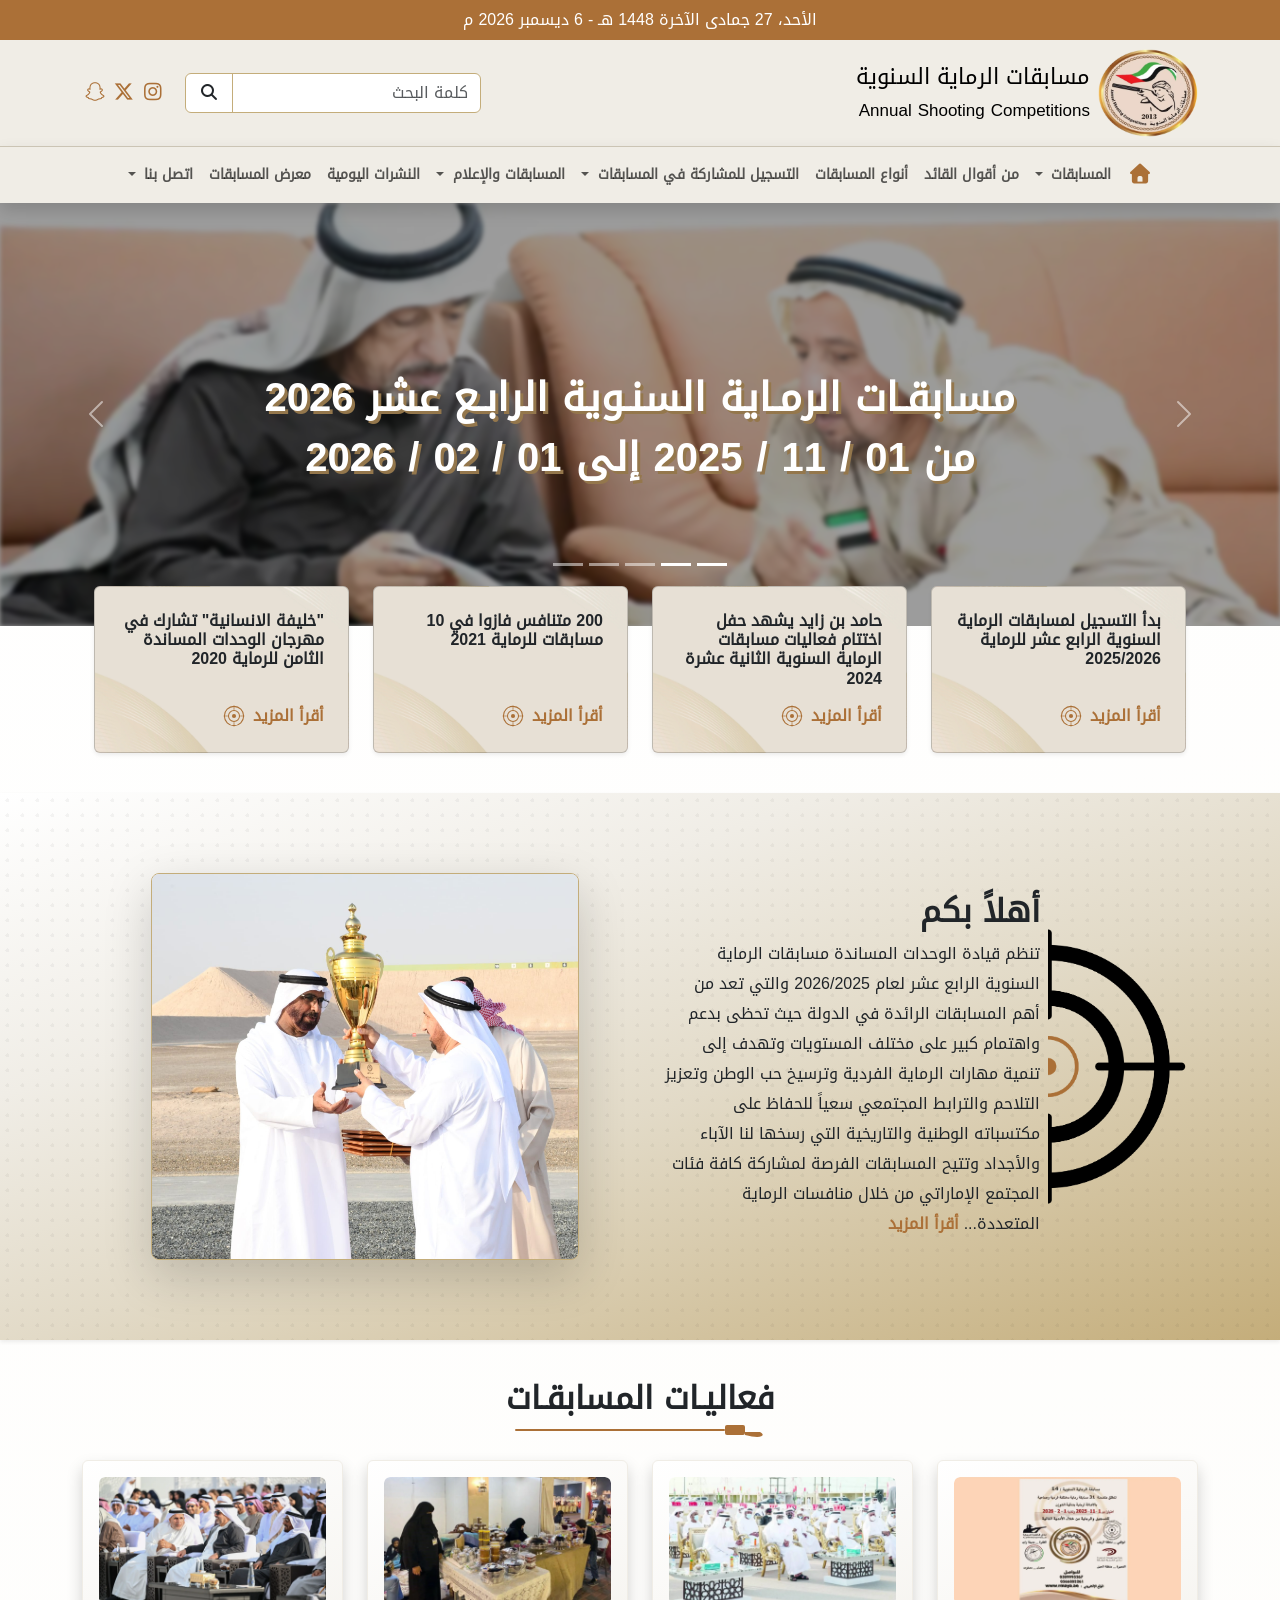
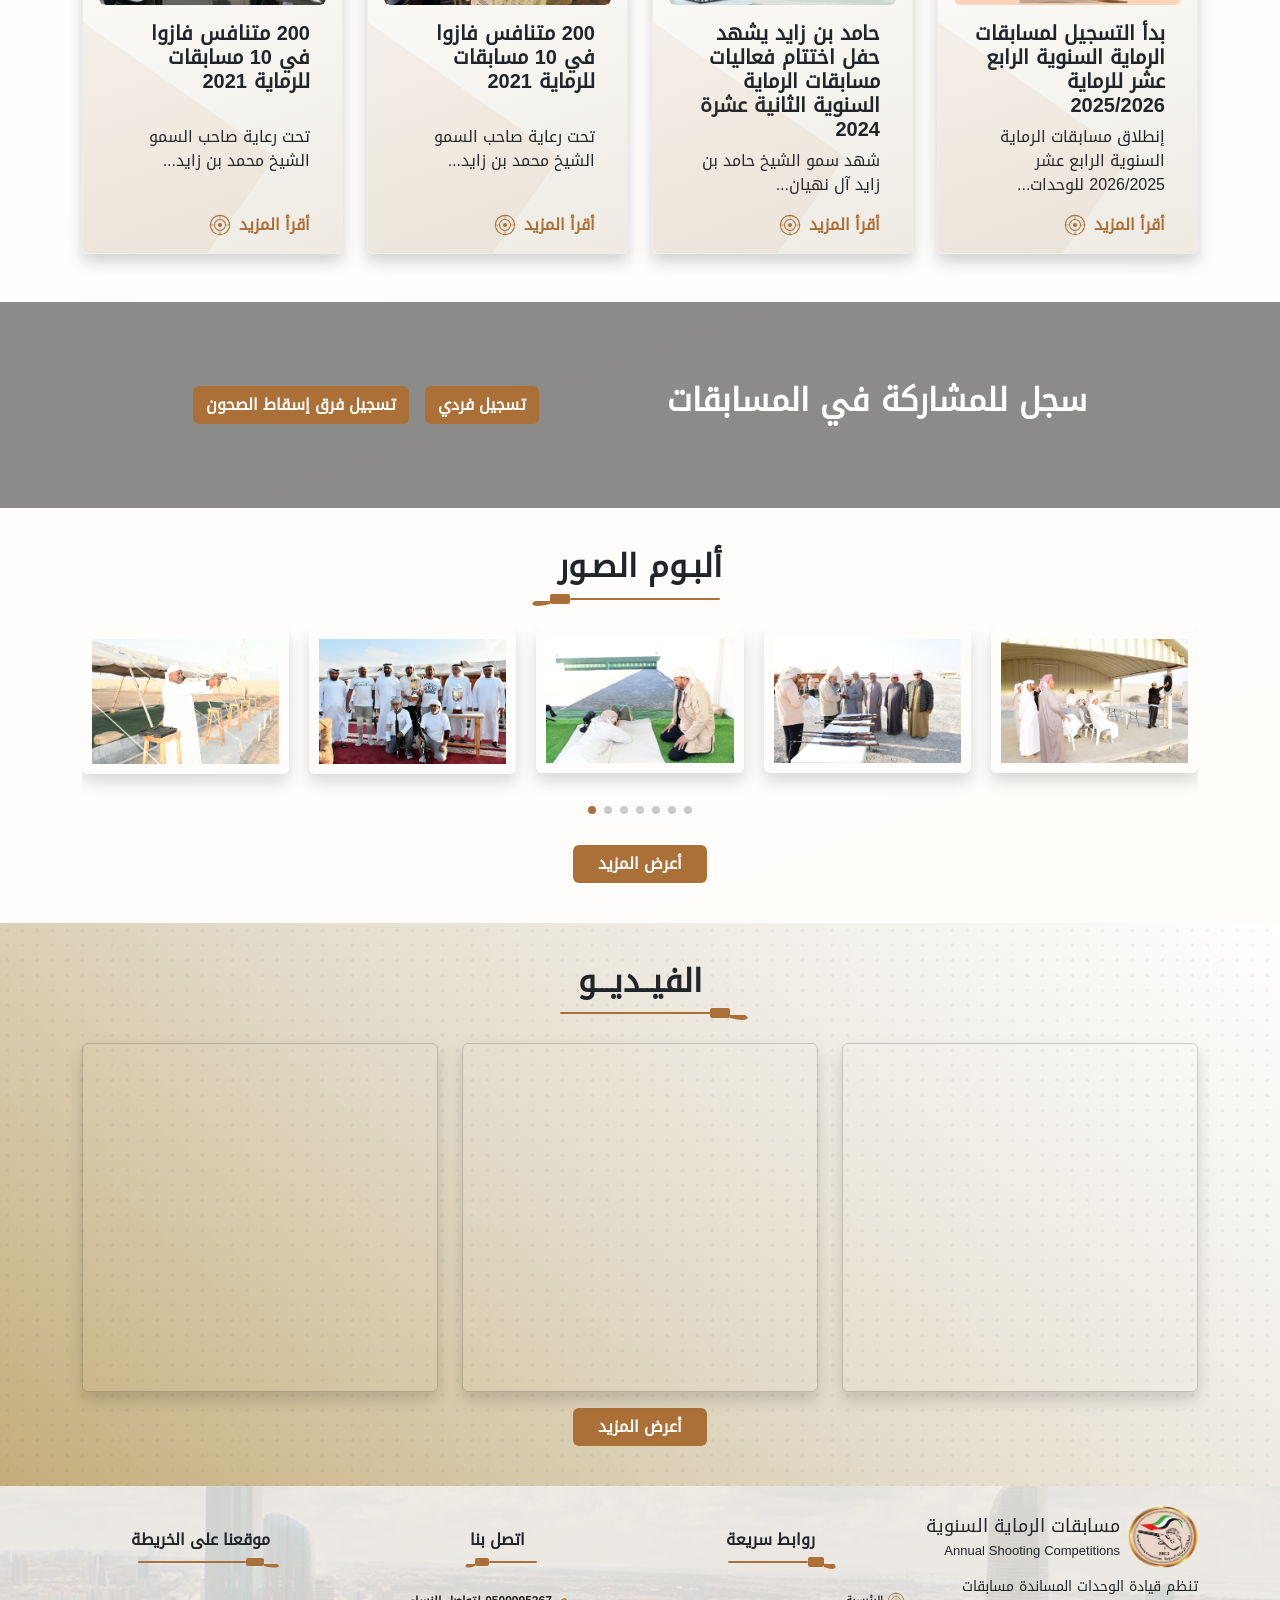
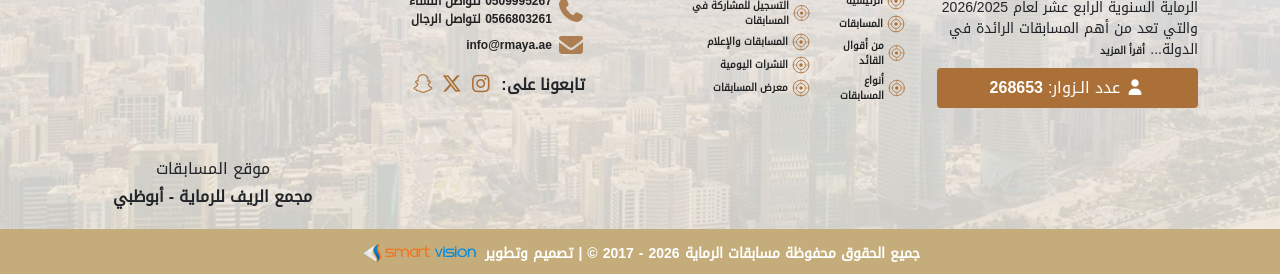
==== index.html @ fb3f3bdc "Upload Main Files" ====
<!DOCTYPE html>
<html lang="ar" dir="rtl">
    <head>
        <meta charset="UTF-8">
        <meta name="viewport" content="width=device-width, initial-scale=1.0">
        <title>مسابقات الرماية السنوية</title>
        <link rel="icon" href="imgs/logo.webp"/>
        <link rel="stylesheet" href="css/bootstrap.rtl.css"/>
        <link rel="stylesheet" href="css/bootstrap.rtl.min.css"/>
        <link rel="stylesheet" href="css/css/all.min.css"/>
        <link rel="stylesheet" href="css/css/all.css"/>
        <link rel="stylesheet" href="css/swiper-bundle.css"/>
        <link rel="stylesheet" href="css/main.css"/>
    </head>
    <body>

        <nav class="navbar navbar-expand-md d-none d-md-block sub-menu position-relative">
            <div class="container text-center">
                <p id="date" class="text-white mb-0 mx-auto"></p>
            </div>
        </nav>


        <nav class="navbar navbar-expand-lg p-0 middle-menu position-relative">
            <div class="container position-relative py-1">
                <a class="navbar-brand d-flex align-items-center" href="home.html">
                    <img src="imgs/logo.webp" alt="شعار مسابقات الرماية السنوية" class="logo"/>
                    <p class="mb-0 ps-2">
                        <span class="d-block">مسابقات الرماية السنوية</span>
                        <span>Annual Shooting Competitions</span>
                    </p>
                </a>
                <div class="middle-menu-side flex-row align-items-center d-none d-lg-flex">
                    <div id="navbarSupportedContent">
                        <form class="d-flex search-form rounded-2" role="search">
                            <input class="form-control bg-transparent rounded-0 border-0" type="search" placeholder="كلمة البحث" aria-label="Search"/>
                            <button class="btn" type="submit"><i class="fa-solid fa-magnifying-glass"></i></button>
                        </form>
                    </div>
                    <ul class="navbar-nav social-icons flex-row gap-1">
                        <li><a href="https://www.instagram.com" target="_blank">
                            <i class="fa-brands fa-instagram fa-lg"></i>
                        </a></li>
                        <li><a href="https://www.x.com" target="_blank">
                            <i class="fa-brands fa-x-twitter fa-lg"></i>
                        </a></li>
                        <li><a href="https://www.snapchat.com" target="_blank">
                            <i class="fa-brands fa-snapchat fa-lg"></i>
                        </a></li>
                    </ul>
                </div>
            </div>
        </nav>

        
        <nav class="navbar navbar-expand-lg main-menu position-relative">
            <div class="container position-relative">
                <button class="navbar-toggler" type="button" data-bs-toggle="collapse" data-bs-target="#navbarNavDropdown" aria-controls="navbarNavDropdown" aria-expanded="false" aria-label="Toggle navigation">
                    <i class="fa-solid fa-bars-staggered navbar-fa-icon"></i>
                </button>
                <div class="collapse navbar-collapse" id="navbarNavDropdown">
                    <ul class="navbar-nav mx-auto align-items-center">
                        <li class="nav-item">
                            <a class="nav-link active d-none d-lg-block" aria-current="page" href="index.html"><i class="fa-solid fa-house fa-lg"></i></a>
                            <a class="nav-link menu-links active d-lg-none" href="index.html" >
                                الرئيسية
                            </a>
                        </li>
                        <li class="nav-item dropdown position-relative">
                            <a class="nav-link menu-links dropdown-toggle" href="#" >
                                المسابقات
                            </a>
                            <ul class="dropDown-menu border-0 position-absolute p-3 rounded-2 d-none ">
                                <li class="mb-2"><a class="dropdown-item menu-links" href="#">
                                    <i class="fa-solid fa-angle-left"></i>
                                    تاريخ المسابقات</a></li>
                                <li><a class="dropdown-item menu-links" href="#">
                                    <i class="fa-solid fa-angle-left"></i>تعريف المسابقات</a></li>
                            </ul>
                        </li>
                        <li class="nav-item">
                            <a class="nav-link menu-links" href="#">من أقوال القائد</a>
                        </li>
                        <li class="nav-item">
                            <a class="nav-link menu-links" href="#">أنواع المسابقات</a>
                        </li>
                        <li class="nav-item dropdown position-relative">
                            <a class="nav-link menu-links dropdown-toggle" href="#" >
                                التسجيل للمشاركة في المسابقات
                            </a>
                            <ul class="dropDown-menu border-0 position-absolute p-3 rounded-2 d-none ">
                                <li class="mb-2"><a class="dropdown-item menu-links" href="#">
                                    <i class="fa-solid fa-angle-left"></i>شروط التسجيل</a></li>
                                <li class="mb-2"><a class="dropdown-item menu-links" href="#">
                                    <i class="fa-solid fa-angle-left"></i>تسجيل فردي</a></li>
                                <li><a class="dropdown-item menu-links" href="#">
                                    <i class="fa-solid fa-angle-left"></i>تسجيل فرق إسقاط الصحون</a></li>
                            </ul>
                        </li>
                        <li class="nav-item dropdown position-relative">
                            <a class="nav-link menu-links dropdown-toggle" href="#" >
                                المسابقات والإعلام
                            </a>
                            <ul class="dropDown-menu border-0 position-absolute p-3 rounded-2 d-none ">
                                <li class="mb-2"><a class="dropdown-item menu-links" href="#">
                                    <i class="fa-solid fa-angle-left"></i>معرض الصور</a></li>
                                <li class="mb-2"><a class="dropdown-item menu-links" href="#">
                                    <i class="fa-solid fa-angle-left"></i>معرض الفيديو</a></li>
                                <li><a class="dropdown-item menu-links" href="#">
                                    <i class="fa-solid fa-angle-left"></i>أخبارنا</a></li>
                            </ul>
                        </li>
                        <li class="nav-item">
                            <a class="nav-link menu-links" href="#">النشرات اليومية</a>
                        </li>
                        <li class="nav-item">
                            <a class="nav-link menu-links" href="#">معرض المسابقات</a>
                        </li>
                        <li class="nav-item dropdown position-relative">
                            <a class="nav-link menu-links dropdown-toggle" href="#" >
                                اتصل بنا
                            </a>
                            <ul class="dropDown-menu border-0 position-absolute p-3 rounded-2 d-none ">
                                <li class="mb-2"><a class="dropdown-item menu-links text-white" href="#">
                                    <i class="fa-solid fa-angle-left"></i>معلومات الاتصال</a></li>
                                <li><a class="dropdown-item menu-links text-white" href="#">
                                    <i class="fa-solid fa-angle-left"></i>خريطة الموقع</a></li>
                            </ul>
                        </li>
                    </ul>
                </div>
            </div>
        </nav>


        <section class="hero-section position-relative">
            <div class="content position-absolute text-center w-100 h-100">
                <div class="h-100 text-white fw-bold position-relative">
                    <span>مسابقـات الرمـاية السنـوية الرابـع عشر 2026</span><br/>
                    <span>من 01 / 11 / 2025 إلى 01 / 02 / 2026</span>
                </div>
            </div>
            <div class="hero-carousel-cont position-relative w-100">
                <div id="carouselExampleIndicators" class="carousel slide carousel-fade" data-bs-ride="carousel" data-bs-interval="2000">
                    <div class="carousel-indicators">
                        <button type="button" data-bs-target="#carouselExampleIndicators" data-bs-slide-to="0" class="active" aria-current="true" aria-label="Slide 1"></button>
                        <button type="button" data-bs-target="#carouselExampleIndicators" data-bs-slide-to="1" aria-label="Slide 2"></button>
                        <button type="button" data-bs-target="#carouselExampleIndicators" data-bs-slide-to="2" aria-label="Slide 3"></button>
                        <button type="button" data-bs-target="#carouselExampleIndicators" data-bs-slide-to="3" aria-label="Slide 4"></button>
                        <button type="button" data-bs-target="#carouselExampleIndicators" data-bs-slide-to="4" aria-label="Slide 5"></button>
                    </div>
                    <div class="hero-carousel carousel-inner position-relative">
                        <div class="carousel-item active">
                            <img src="imgs/hero-slider (1).jpg" class="d-block w-100" alt="Hero Section Image">
                        </div>
                        <div class="carousel-item">
                            <img src="imgs/hero-slider (2).jpg" class="d-block w-100" alt="Hero Section Image">
                        </div>
                        <div class="carousel-item">
                            <img src="imgs/hero-slider (3).jpg" class="d-block w-100" alt="Hero Section Image">
                        </div>
                        <div class="carousel-item">
                            <img src="imgs/hero-slider (4).jpg" class="d-block w-100" alt="Hero Section Image">
                        </div>
                        <div class="carousel-item">
                            <img src="imgs/hero-slider (5).jpg" class="d-block w-100" alt="Hero Section Image">
                        </div>
                    </div>
                    <button class="carousel-control-prev" type="button" data-bs-target="#carouselExampleIndicators" data-bs-slide="prev">
                        <span class="carousel-control-prev-icon" aria-hidden="true"></span>
                        <span class="visually-hidden">Previous</span>
                    </button>
                    <button class="carousel-control-next" type="button" data-bs-target="#carouselExampleIndicators" data-bs-slide="next">
                        <span class="carousel-control-next-icon" aria-hidden="true"></span>
                        <span class="visually-hidden">Next</span>
                    </button>
                </div>
                <div class="hero-cards-section">
                    <div class="container">
                        <div class="row mx-auto position-relative">
                            <div class="col-12 col-md-6 col-lg-3">
                                <div class="card p-2 shadow-sm">
                                    <div class="card-body text-start d-flex flex-column justify-content-between">
                                        <h5 class="fw-bold mb-3">بدأ التسجيل لمسابقات الرماية السنوية الرابع عشر للرماية 2025/2026</h5>
                                        <div class="secondary-btn d-flex align-items-center">
                                            <a href="#" class="main-links card-link fw-bold">أقرأ المزيد</a>
                                            <svg width="22" height="22" viewBox="0 0 64 64" xmlns="http://www.w3.org/2000/svg" class="target-icon ms-2">
                                                <circle cx="32" cy="32" r="28" stroke="currentColor" stroke-width="3" fill="none"/>
                                                <circle cx="32" cy="32" r="16" stroke="currentColor" stroke-width="3" fill="none"/>
                                                <circle cx="32" cy="32" r="6" fill="currentColor"/>
                                                <line x1="32" y1="2" x2="32" y2="14" stroke="currentColor" stroke-width="2"/>
                                                <line x1="32" y1="50" x2="32" y2="62" stroke="currentColor" stroke-width="2"/>
                                                <line x1="2" y1="32" x2="14" y2="32" stroke="currentColor" stroke-width="2"/>
                                                <line x1="50" y1="32" x2="62" y2="32" stroke="currentColor" stroke-width="2"/>
                                            </svg>
                                        </div>
                                    </div>
                                </div>
                            </div>
                            <div class="col-12 col-md-6 col-lg-3">
                                <div class="card p-2 shadow-sm">
                                    <div class="card-body text-start d-flex flex-column justify-content-between">
                                        <h5 class="fw-bold mb-3">حامد بن زايد يشهد حفل اختتام فعاليات مسابقات الرماية السنوية الثانية عشرة 2024</h5>
                                        <div class="secondary-btn d-flex align-items-center">
                                            <a href="#" class="main-links card-link fw-bold">أقرأ المزيد</a>
                                            <svg width="22" height="22" viewBox="0 0 64 64" xmlns="http://www.w3.org/2000/svg" class="target-icon ms-2">
                                                <circle cx="32" cy="32" r="28" stroke="currentColor" stroke-width="3" fill="none"/>
                                                <circle cx="32" cy="32" r="16" stroke="currentColor" stroke-width="3" fill="none"/>
                                                <circle cx="32" cy="32" r="6" fill="currentColor"/>
                                                <line x1="32" y1="2" x2="32" y2="14" stroke="currentColor" stroke-width="2"/>
                                                <line x1="32" y1="50" x2="32" y2="62" stroke="currentColor" stroke-width="2"/>
                                                <line x1="2" y1="32" x2="14" y2="32" stroke="currentColor" stroke-width="2"/>
                                                <line x1="50" y1="32" x2="62" y2="32" stroke="currentColor" stroke-width="2"/>
                                            </svg>
                                        </div>
                                    </div>
                                </div>
                            </div>
                            <div class="col-12 col-md-6 col-lg-3">
                                <div class="card p-2 shadow-sm">
                                    <div class="card-body text-start d-flex flex-column justify-content-between">
                                        <h5 class="fw-bold mb-3">200 متنافس فازوا في 10 مسابقات للرماية 2021</h5>
                                        <div class="secondary-btn d-flex align-items-center">
                                            <a href="#" class="main-links card-link fw-bold">أقرأ المزيد</a>
                                            <svg width="22" height="22" viewBox="0 0 64 64" xmlns="http://www.w3.org/2000/svg" class="target-icon ms-2">
                                                <circle cx="32" cy="32" r="28" stroke="currentColor" stroke-width="3" fill="none"/>
                                                <circle cx="32" cy="32" r="16" stroke="currentColor" stroke-width="3" fill="none"/>
                                                <circle cx="32" cy="32" r="6" fill="currentColor"/>
                                                <line x1="32" y1="2" x2="32" y2="14" stroke="currentColor" stroke-width="2"/>
                                                <line x1="32" y1="50" x2="32" y2="62" stroke="currentColor" stroke-width="2"/>
                                                <line x1="2" y1="32" x2="14" y2="32" stroke="currentColor" stroke-width="2"/>
                                                <line x1="50" y1="32" x2="62" y2="32" stroke="currentColor" stroke-width="2"/>
                                            </svg>
                                        </div>
                                    </div>
                                </div>
                            </div>
                            <div class="col-12 col-md-6 col-lg-3">
                                <div class="card p-2 shadow-sm">
                                    <div class="card-body text-start d-flex flex-column justify-content-between">
                                        <h5 class="fw-bold mb-3">"خليفة الانسانية" تشارك في مهرجان الوحدات المساندة الثامن للرماية 2020</h5>
                                        <div class="secondary-btn d-flex align-items-center">
                                            <a href="#" class="main-links card-link fw-bold">أقرأ المزيد</a>
                                            <svg width="22" height="22" viewBox="0 0 64 64" xmlns="http://www.w3.org/2000/svg" class="target-icon ms-2">
                                                <circle cx="32" cy="32" r="28" stroke="currentColor" stroke-width="3" fill="none"/>
                                                <circle cx="32" cy="32" r="16" stroke="currentColor" stroke-width="3" fill="none"/>
                                                <circle cx="32" cy="32" r="6" fill="currentColor"/>
                                                <line x1="32" y1="2" x2="32" y2="14" stroke="currentColor" stroke-width="2"/>
                                                <line x1="32" y1="50" x2="32" y2="62" stroke="currentColor" stroke-width="2"/>
                                                <line x1="2" y1="32" x2="14" y2="32" stroke="currentColor" stroke-width="2"/>
                                                <line x1="50" y1="32" x2="62" y2="32" stroke="currentColor" stroke-width="2"/>
                                            </svg>
                                        </div>
                                    </div>
                                </div>
                            </div>
                        </div>
                    </div>
                </div>
            </div>
        </section>
        

        <section class="welcome-section shadow-sm">
            <div class="container d-flex justify-content-center align-items-center flex-column-reverse flex-lg-row gap-3">
                <div class="content d-flex align-items-center justify-content-center gap-2 flex-column flex-md-row">
                    <img src="imgs/target-icon.webp" class="d-none d-md-block" alt="Welcome Image"/>
                    <div>
                        <h2 class="fw-bold position-relative">أهلاً بكم</h2>
                        <svg width="270" height="24" viewBox="0 0 270 24" xmlns="http://www.w3.org/2000/svg" class="d-md-none rotated-heading-icon">
                            <rect x="10" y="11" width="210" height="2" rx="1" fill="#ab7037"/>
                            <rect x="220" y="7" width="20" height="10" rx="2" fill="#ab7037"/>
                            <path d="M240 17
                                C255 21, 262 18, 255 14
                                L240 14 Z"
                                fill="#ab7037"/>
                        </svg>
                        <p class="mb-0">
                            تنظم قيادة الوحدات المساندة مسابقات الرماية السنوية الرابع عشر لعام 2026/2025 
                            والتي تعد من أهم المسابقات الرائدة في الدولة حيث تحظى بدعم واهتمام كبير على 
                            مختلف المستويات وتهدف إلى تنمية مهارات الرماية الفردية وترسيخ حب الوطن وتعزيز التلاحم والترابط المجتمعي سعياً للحفاظ على مكتسباته الوطنية والتاريخية 
                            التي رسخها لنا الآباء والأجداد وتتيح المسابقات الفرصة لمشاركة كافة فئات المجتمع الإماراتي من خلال منافسات الرماية المتعددة...
                            <a href="#" class="main-links card-link fw-bold">أقرأ المزيد</a>
                        </p>
                    </div>
                </div>
                <div class="welcome-img mx-3 text-center">
                    <img src="imgs//welcome-img.jpg" class="shadow-lg "/>
                </div>
            </div>
        </section>


        <section class="events-section">
            <div class="container">
                <div class="heading text-center mb-3">
                    <h2 class="fw-bold position-relative mb-0">فعاليـات المسابقـات</h2>
                    <svg width="270" height="24" viewBox="0 0 270 24" xmlns="http://www.w3.org/2000/svg">
                        <rect x="10" y="11" width="210" height="2" rx="1" fill="#ab7037"/>
                        <rect x="220" y="7" width="20" height="10" rx="2" fill="#ab7037"/>
                        <path d="M240 17
                            C255 21, 262 18, 255 14
                            L240 14 Z"
                            fill="#ab7037"/>
                    </svg>
                </div>
                <div class="row mb-5">
                    <div class="col-12 col-md-6 col-lg-3">
                        <div class="card p-3 h-100  position-relative">
                            <div class="overflow-hidden rounded z-3"><img src="imgs/hero-cards (1).webp" class="card-img-top rounded" alt="Events Section Image"></div>
                            <div class="card-body pb-0 d-flex flex-column justify-content-between">
                                <h5 class="card-title fw-bold">بدأ التسجيل لمسابقات الرماية السنوية الرابع عشر للرماية 2025/2026</h5>
                                <p class="card-text">إنطلاق مسابقات الرماية السنوية الرابع عشر 2026/2025 للوحدات...</p>
                                <div class="secondary-btn d-flex align-items-center">
                                    <a href="#" class="main-links card-link fw-bold">أقرأ المزيد</a>
                                    <svg width="22" height="22" viewBox="0 0 64 64" xmlns="http://www.w3.org/2000/svg" class="target-icon ms-2">
                                        <circle cx="32" cy="32" r="28" stroke="currentColor" stroke-width="3" fill="none"/>
                                        <circle cx="32" cy="32" r="16" stroke="currentColor" stroke-width="3" fill="none"/>
                                        <circle cx="32" cy="32" r="6" fill="currentColor"/>
                                        <line x1="32" y1="2" x2="32" y2="14" stroke="currentColor" stroke-width="2"/>
                                        <line x1="32" y1="50" x2="32" y2="62" stroke="currentColor" stroke-width="2"/>
                                        <line x1="2" y1="32" x2="14" y2="32" stroke="currentColor" stroke-width="2"/>
                                        <line x1="50" y1="32" x2="62" y2="32" stroke="currentColor" stroke-width="2"/>
                                    </svg>
                                </div>
                            </div>
                        </div>
                    </div>
                    <div class="col-12 col-md-6 col-lg-3">
                        <div class="card p-3 h-100">
                            <div class="overflow-hidden rounded z-3"><img src="imgs/hero-cards (2).webp" class="card-img-top rounded" alt="Events Section Image"></div>
                            <div class="card-body pb-0 d-flex flex-column justify-content-between">
                                <h5 class="card-title fw-bold">حامد بن زايد يشهد حفل اختتام فعاليات مسابقات الرماية السنوية الثانية عشرة 2024</h5>
                                <p class="card-text">شهد سمو الشيخ حامد بن زايد آل نهيان...</p>
                                <div class="secondary-btn d-flex align-items-center">
                                    <a href="#" class="main-links card-link fw-bold">أقرأ المزيد</a>
                                    <svg width="22" height="22" viewBox="0 0 64 64" xmlns="http://www.w3.org/2000/svg" class="target-icon ms-2">
                                        <circle cx="32" cy="32" r="28" stroke="currentColor" stroke-width="3" fill="none"/>
                                        <circle cx="32" cy="32" r="16" stroke="currentColor" stroke-width="3" fill="none"/>
                                        <circle cx="32" cy="32" r="6" fill="currentColor"/>
                                        <line x1="32" y1="2" x2="32" y2="14" stroke="currentColor" stroke-width="2"/>
                                        <line x1="32" y1="50" x2="32" y2="62" stroke="currentColor" stroke-width="2"/>
                                        <line x1="2" y1="32" x2="14" y2="32" stroke="currentColor" stroke-width="2"/>
                                        <line x1="50" y1="32" x2="62" y2="32" stroke="currentColor" stroke-width="2"/>
                                    </svg>
                                </div>
                            </div>
                        </div>
                    </div>
                    <div class="col-12 col-md-6 col-lg-3">
                        <div class="card p-3 h-100">
                            <div class="overflow-hidden rounded z-3"><img src="imgs/hero-cards (3).webp" class="card-img-top rounded" alt="Events Section Image"></div>
                            <div class="card-body pb-0 d-flex flex-column justify-content-between">
                                <h5 class="card-title fw-bold">200 متنافس فازوا في 10 مسابقات للرماية 2021</h5>
                                <p class="card-text">تحت رعاية صاحب السمو الشيخ محمد بن زايد...</p>
                                <div class="secondary-btn d-flex align-items-center">
                                    <a href="#" class="main-links card-link fw-bold">أقرأ المزيد</a>
                                    <svg width="22" height="22" viewBox="0 0 64 64" xmlns="http://www.w3.org/2000/svg" class="target-icon ms-2">
                                        <circle cx="32" cy="32" r="28" stroke="currentColor" stroke-width="3" fill="none"/>
                                        <circle cx="32" cy="32" r="16" stroke="currentColor" stroke-width="3" fill="none"/>
                                        <circle cx="32" cy="32" r="6" fill="currentColor"/>
                                        <line x1="32" y1="2" x2="32" y2="14" stroke="currentColor" stroke-width="2"/>
                                        <line x1="32" y1="50" x2="32" y2="62" stroke="currentColor" stroke-width="2"/>
                                        <line x1="2" y1="32" x2="14" y2="32" stroke="currentColor" stroke-width="2"/>
                                        <line x1="50" y1="32" x2="62" y2="32" stroke="currentColor" stroke-width="2"/>
                                    </svg>
                                </div>
                            </div>
                        </div>
                    </div>
                    <div class="col-12 col-md-6 col-lg-3">
                        <div class="card p-3 h-100">
                            <div class="overflow-hidden rounded z-3"><img src="imgs/hero-cards (4).webp" class="card-img-top rounded" alt="Events Section Image"></div>
                            <div class="card-body pb-0 d-flex flex-column justify-content-between">
                                <h5 class="card-title fw-bold">200 متنافس فازوا في 10 مسابقات للرماية 2021</h5>
                                <p class="card-text">تحت رعاية صاحب السمو الشيخ محمد بن زايد...</p>
                                <div class="secondary-btn d-flex align-items-center">
                                    <a href="#" class="main-links card-link fw-bold">أقرأ المزيد</a>
                                    <svg width="22" height="22" viewBox="0 0 64 64" xmlns="http://www.w3.org/2000/svg" class="target-icon ms-2">
                                        <circle cx="32" cy="32" r="28" stroke="currentColor" stroke-width="3" fill="none"/>
                                        <circle cx="32" cy="32" r="16" stroke="currentColor" stroke-width="3" fill="none"/>
                                        <circle cx="32" cy="32" r="6" fill="currentColor"/>
                                        <line x1="32" y1="2" x2="32" y2="14" stroke="currentColor" stroke-width="2"/>
                                        <line x1="32" y1="50" x2="32" y2="62" stroke="currentColor" stroke-width="2"/>
                                        <line x1="2" y1="32" x2="14" y2="32" stroke="currentColor" stroke-width="2"/>
                                        <line x1="50" y1="32" x2="62" y2="32" stroke="currentColor" stroke-width="2"/>
                                    </svg>
                                </div>
                            </div>
                        </div>
                    </div>
                </div>
            </div>
        </section>


        <section class="separator">
            <div class="container position-relative z-3 d-flex flex-column flex-md-row justify-content-evenly align-items-center gap-3">
                <h2 class="fw-bold position-relative text-white text-center">سجل للمشاركة في المسابقات</h2>
                <div class="d-flex flex-column flex-md-row justify-content-center align-items-center gap-3">
                    <button class="btn main-btn fw-bold">تسجيل فردي</button>
                    <button class="btn main-btn fw-bold">تسجيل فرق إسقاط الصحون</button>
                </div>
            </div>
        </section>


        <section class="images-section">
            <div class="container">
                <div class="heading text-center mb-3">
                    <h2 class="fw-bold position-relative mb-0">ألبـوم الصـور</h2>
                    <svg width="270" height="24" viewBox="0 0 270 24" xmlns="http://www.w3.org/2000/svg" class="rotated-heading-icon">
                        <g transform="translate(45, 0)"> 
                            <rect x="10" y="11" width="150" height="2" rx="1" fill="#ab7037"/>
                            <rect x="160" y="7" width="20" height="10" rx="2" fill="#ab7037"/>
                            <path d="M180 17
                            C195 21, 202 18, 195 14
                            L180 14 Z"
                            fill="#ab7037"/>
                        </g>
                    </svg>
                </div>
                <div class="text-center">
                    <div class="swiper">
                        <div class="swiper-wrapper">
                            <div class="swiper-slide">
                                <img src="imgs/images-section (1).jpg" class="shadow"/>
                            </div>
                            <div class="swiper-slide">
                                <img src="imgs/images-section (2).jpg" class="shadow"/>
                            </div>
                            <div class="swiper-slide">
                                <img src="imgs/images-section (3).jpg" class="shadow"/>
                            </div>
                            <div class="swiper-slide">
                                <img src="imgs/images-section (4).jpg" class="shadow"/>
                            </div>
                            <div class="swiper-slide">
                                <img src="imgs/images-section (5).jpg" class="shadow"/>
                            </div>
                            <div class="swiper-slide">
                                <img src="imgs/images-section (6).jpg" class="shadow"/>
                            </div>
                            <div class="swiper-slide">
                                <img src="imgs/images-section (7).jpg" class="shadow"/>
                            </div>
                        </div>
                        <div class="swiper-pagination"></div>
                    </div>
                    <button class="btn main-btn fw-bold px-4 mt-3">أعرض المزيد</button>
                </div>
            </div>
        </section>


        <section class="videos-section">
            <div class="container text-center">
                <div class="heading text-center mb-3">
                    <h2 class="fw-bold position-relative mb-0">الفيــديـــو</h2>
                    <svg width="270" height="24" viewBox="0 0 270 24" xmlns="http://www.w3.org/2000/svg">
                        <g transform="translate(45, 0)"> 
                            <rect x="10" y="11" width="150" height="2" rx="1" fill="#ab7037"/>
                            <rect x="160" y="7" width="20" height="10" rx="2" fill="#ab7037"/>
                            <path d="M180 17
                            C195 21, 202 18, 195 14
                            L180 14 Z"
                            fill="#ab7037"/>
                        </g>
                    </svg>
                </div>
                <div class="row">
                    <div class="col-12 col-md-6 col-lg-4">
                        <div class="card p-3 h-100 bg-transparent position-relative shadow">
                            <iframe height="315" src="https://www.youtube.com/embed/ZxsfYLXj51A?si=f53QCHosxaBDPCEc" title="YouTube video player" frameborder="0" allow="accelerometer; autoplay; clipboard-write; encrypted-media; gyroscope; picture-in-picture; web-share" referrerpolicy="strict-origin-when-cross-origin" allowfullscreen></iframe>                    <!-- <div class="overflow-hidden rounded z-3"><img src="imgs/hero-cards (1).webp" class="card-img-top rounded" alt="..."></div> -->
                        </div>
                    </div>
                    <div class="col-12 col-md-6 col-lg-4">
                        <div class="card p-3 h-100 bg-transparent position-relative shadow">
                            <iframe height="315" src="https://www.youtube.com/embed/1zzSuQbjLDs?si=7qev3IhitfnTaaqL" title="YouTube video player" frameborder="0" allow="accelerometer; autoplay; clipboard-write; encrypted-media; gyroscope; picture-in-picture; web-share" referrerpolicy="strict-origin-when-cross-origin" allowfullscreen></iframe>                    
                        </div>
                    </div>
                    <div class="col-12 col-md-6 col-lg-4">
                        <div class="card p-3 h-100 bg-transparent position-relative shadow">
                            <iframe height="315" src="https://www.youtube.com/embed/XDn6ta0lrMk?si=5ZOcXapLBLgOpRLc" title="YouTube video player" frameborder="0" allow="accelerometer; autoplay; clipboard-write; encrypted-media; gyroscope; picture-in-picture; web-share" referrerpolicy="strict-origin-when-cross-origin" allowfullscreen></iframe>                    
                        </div>
                    </div>
                </div>
                <button class="btn main-btn fw-bold px-4 mt-3">أعرض المزيد</button>
            </div>
        </section>


        <footer>
            <div class="container">
                <div class="row position-relative">
                    <div class="logo-side col-12 col-md-6 col-lg-3">
                        <div class="position-relative">
                            <a class="navbar-brand d-flex align-items-center" href="/home.html">
                                <img src="imgs/logo.webp" alt="شعار مسابقات الرماية السنوية" class="logo"/>
                                <p class="mb-0 ps-2">
                                    <span class="d-block">مسابقات الرماية السنوية</span>
                                    <span>Annual Shooting Competitions</span>
                                </p>
                            </a>
                            <p class="mt-2 mb-0">
                                تنظم قيادة الوحدات المساندة مسابقات الرماية السنوية الرابع عشر لعام 2026/2025 والتي تعد من أهم المسابقات الرائدة في الدولة...
                                <a href="#" class="main-links card-link fw-bold">أقرأ المزيد</a>
                            </p>
                            <div class="visitors-num p-2 mt-2 text-white text-center">
                                <i class="fa-solid fa-user"></i>
                                <span>عدد الـزوار:</span>
                                <span class="fw-bold">268653</span>
                            </div>
                        </div>
                    </div>
                    <div class="links-side col-12 col-md-6 col-lg-3">
                        <div class="heading mb-3 text-center">
                            <h2 class="fw-bold position-relative mb-0 fs-6 ms-4">روابط سريعة</h2>
                            <svg width="130" height="24" viewBox="0 0 130 24" xmlns="http://www.w3.org/2000/svg" class="position-relative">
                                <rect x="10" y="11" width="80" height="2" rx="1" fill="#ab7037"/>
                                <rect x="90" y="7" width="16" height="10" rx="2" fill="#ab7037"/>
                                <path d="M106 17
                                    C116 21, 120 18, 116 14
                                    L106 14 Z"
                                    fill="#ab7037"/>
                            </svg>
                        </div>
                        <div class="d-flex justify-content-between align-items-center">
                            <ul class="position-relative">
                                <li>
                                    <a href="#" class="main-links fw-bold d-flex align-items-center">
                                        <svg width="18" height="18" viewBox="0 0 64 64" xmlns="http://www.w3.org/2000/svg" class="target-icon ms-2 position-relative me-1">
                                            <circle cx="32" cy="32" r="28" stroke="currentColor" stroke-width="3" fill="none"/>
                                            <circle cx="32" cy="32" r="16" stroke="currentColor" stroke-width="3" fill="none"/>
                                            <circle cx="32" cy="32" r="6" fill="currentColor"/>
                                            <line x1="32" y1="2" x2="32" y2="14" stroke="currentColor" stroke-width="2"/>
                                            <line x1="32" y1="50" x2="32" y2="62" stroke="currentColor" stroke-width="2"/>
                                            <line x1="2" y1="32" x2="14" y2="32" stroke="currentColor" stroke-width="2"/>
                                            <line x1="50" y1="32" x2="62" y2="32" stroke="currentColor" stroke-width="2"/>
                                        </svg>
                                        الرئيسية
                                    </a>
                                </li>
                                <li>
                                    <a href="#" class="main-links fw-bold d-flex align-items-center">
                                        <svg width="18" height="18" viewBox="0 0 64 64" xmlns="http://www.w3.org/2000/svg" class="target-icon ms-2 position-relative me-1">
                                            <circle cx="32" cy="32" r="28" stroke="currentColor" stroke-width="3" fill="none"/>
                                            <circle cx="32" cy="32" r="16" stroke="currentColor" stroke-width="3" fill="none"/>
                                            <circle cx="32" cy="32" r="6" fill="currentColor"/>
                                            <line x1="32" y1="2" x2="32" y2="14" stroke="currentColor" stroke-width="2"/>
                                            <line x1="32" y1="50" x2="32" y2="62" stroke="currentColor" stroke-width="2"/>
                                            <line x1="2" y1="32" x2="14" y2="32" stroke="currentColor" stroke-width="2"/>
                                            <line x1="50" y1="32" x2="62" y2="32" stroke="currentColor" stroke-width="2"/>
                                        </svg>
                                        المسابقات
                                    </a>
                                </li>
                                <li>
                                    <a href="#" class="main-links fw-bold d-flex align-items-center">
                                        <svg width="18" height="18" viewBox="0 0 64 64" xmlns="http://www.w3.org/2000/svg" class="target-icon ms-2 position-relative me-1">
                                            <circle cx="32" cy="32" r="28" stroke="currentColor" stroke-width="3" fill="none"/>
                                            <circle cx="32" cy="32" r="16" stroke="currentColor" stroke-width="3" fill="none"/>
                                            <circle cx="32" cy="32" r="6" fill="currentColor"/>
                                            <line x1="32" y1="2" x2="32" y2="14" stroke="currentColor" stroke-width="2"/>
                                            <line x1="32" y1="50" x2="32" y2="62" stroke="currentColor" stroke-width="2"/>
                                            <line x1="2" y1="32" x2="14" y2="32" stroke="currentColor" stroke-width="2"/>
                                            <line x1="50" y1="32" x2="62" y2="32" stroke="currentColor" stroke-width="2"/>
                                        </svg>
                                        من أقوال القائد
                                    </a>
                                </li>
                                <li>
                                    <a href="#" class="main-links fw-bold d-flex align-items-center">
                                        <svg width="18" height="18" viewBox="0 0 64 64" xmlns="http://www.w3.org/2000/svg" class="target-icon ms-2 position-relative me-1">
                                            <circle cx="32" cy="32" r="28" stroke="currentColor" stroke-width="3" fill="none"/>
                                            <circle cx="32" cy="32" r="16" stroke="currentColor" stroke-width="3" fill="none"/>
                                            <circle cx="32" cy="32" r="6" fill="currentColor"/>
                                            <line x1="32" y1="2" x2="32" y2="14" stroke="currentColor" stroke-width="2"/>
                                            <line x1="32" y1="50" x2="32" y2="62" stroke="currentColor" stroke-width="2"/>
                                            <line x1="2" y1="32" x2="14" y2="32" stroke="currentColor" stroke-width="2"/>
                                            <line x1="50" y1="32" x2="62" y2="32" stroke="currentColor" stroke-width="2"/>
                                        </svg>
                                        أنواع المسابقات
                                    </a>
                                </li>
                            </ul>
                            <ul class="position-relative">
                                <li>
                                    <a href="#" class="main-links fw-bold d-flex align-items-center">
                                        <svg width="18" height="18" viewBox="0 0 64 64" xmlns="http://www.w3.org/2000/svg" class="target-icon ms-2 position-relative me-1">
                                            <circle cx="32" cy="32" r="28" stroke="currentColor" stroke-width="3" fill="none"/>
                                            <circle cx="32" cy="32" r="16" stroke="currentColor" stroke-width="3" fill="none"/>
                                            <circle cx="32" cy="32" r="6" fill="currentColor"/>
                                            <line x1="32" y1="2" x2="32" y2="14" stroke="currentColor" stroke-width="2"/>
                                            <line x1="32" y1="50" x2="32" y2="62" stroke="currentColor" stroke-width="2"/>
                                            <line x1="2" y1="32" x2="14" y2="32" stroke="currentColor" stroke-width="2"/>
                                            <line x1="50" y1="32" x2="62" y2="32" stroke="currentColor" stroke-width="2"/>
                                        </svg>
                                        التسجيل للمشاركة في المسابقات
                                    </a>
                                </li>
                                <li>
                                    <a href="#" class="main-links fw-bold d-flex align-items-center">
                                        <svg width="18" height="18" viewBox="0 0 64 64" xmlns="http://www.w3.org/2000/svg" class="target-icon ms-2 position-relative me-1">
                                            <circle cx="32" cy="32" r="28" stroke="currentColor" stroke-width="3" fill="none"/>
                                            <circle cx="32" cy="32" r="16" stroke="currentColor" stroke-width="3" fill="none"/>
                                            <circle cx="32" cy="32" r="6" fill="currentColor"/>
                                            <line x1="32" y1="2" x2="32" y2="14" stroke="currentColor" stroke-width="2"/>
                                            <line x1="32" y1="50" x2="32" y2="62" stroke="currentColor" stroke-width="2"/>
                                            <line x1="2" y1="32" x2="14" y2="32" stroke="currentColor" stroke-width="2"/>
                                            <line x1="50" y1="32" x2="62" y2="32" stroke="currentColor" stroke-width="2"/>
                                        </svg>
                                        المسابقات والإعلام
                                    </a>
                                </li>
                                <li>
                                    <a href="#" class="main-links fw-bold d-flex align-items-center">
                                        <svg width="18" height="18" viewBox="0 0 64 64" xmlns="http://www.w3.org/2000/svg" class="target-icon ms-2 position-relative me-1">
                                            <circle cx="32" cy="32" r="28" stroke="currentColor" stroke-width="3" fill="none"/>
                                            <circle cx="32" cy="32" r="16" stroke="currentColor" stroke-width="3" fill="none"/>
                                            <circle cx="32" cy="32" r="6" fill="currentColor"/>
                                            <line x1="32" y1="2" x2="32" y2="14" stroke="currentColor" stroke-width="2"/>
                                            <line x1="32" y1="50" x2="32" y2="62" stroke="currentColor" stroke-width="2"/>
                                            <line x1="2" y1="32" x2="14" y2="32" stroke="currentColor" stroke-width="2"/>
                                            <line x1="50" y1="32" x2="62" y2="32" stroke="currentColor" stroke-width="2"/>
                                        </svg>
                                        النشرات اليومية
                                    </a>
                                </li>
                                <li>
                                    <a href="#" class="main-links fw-bold d-flex align-items-center">
                                        <svg width="18" height="18" viewBox="0 0 64 64" xmlns="http://www.w3.org/2000/svg" class="target-icon ms-2 position-relative me-1">
                                            <circle cx="32" cy="32" r="28" stroke="currentColor" stroke-width="3" fill="none"/>
                                            <circle cx="32" cy="32" r="16" stroke="currentColor" stroke-width="3" fill="none"/>
                                            <circle cx="32" cy="32" r="6" fill="currentColor"/>
                                            <line x1="32" y1="2" x2="32" y2="14" stroke="currentColor" stroke-width="2"/>
                                            <line x1="32" y1="50" x2="32" y2="62" stroke="currentColor" stroke-width="2"/>
                                            <line x1="2" y1="32" x2="14" y2="32" stroke="currentColor" stroke-width="2"/>
                                            <line x1="50" y1="32" x2="62" y2="32" stroke="currentColor" stroke-width="2"/>
                                        </svg>
                                        معرض المسابقات
                                    </a>
                                </li>
                            </ul>
                        </div>
                    </div>
                    <div class="contacts-side col-12 col-md-6 col-lg-3">
                        <div class="heading mb-3 text-center">
                            <h2 class="fw-bold position-relative mb-0 fs-6">اتصل بنا</h2>
                            <svg width="90" height="24" viewBox="0 0 90 24" xmlns="http://www.w3.org/2000/svg" class="position-relative rotated-heading-icon">
                                <rect x="6" y="11" width="48" height="2" rx="1" fill="#ab7037"/>
                                <rect x="54" y="8" width="14" height="8" rx="2" fill="#ab7037"/>
                                <path d="M68 16
                                    C76 19, 80 17, 76 14
                                    L68 14 Z"
                                    fill="#ab7037"/>
                            </svg>
                        </div>
                        <div class="contacts mx-auto">
                            <ul>
                                <li>
                                    <div class="main-links fw-bold d-flex justify-content-start align-items-center gap-1">
                                        <i class="fa-solid fa-phone fs-4"></i>
                                        <div>
                                            <a href="tel:+0509995267">0509995267 لتواصل النساء</a><br/>
                                            <a href="tel:+0566803261">0566803261 لتواصل الرجال</a>
                                        </div>
                                    </div>
                                </li>
                                <li>
                                    <div class="main-links fw-bold d-flex justify-content-start align-items-center gap-1">
                                        <i class="fa-solid fa-envelope fs-4"></i>
                                        <a href="mailto:info@rmaya.ae">info@rmaya.ae</a>
                                    </div>
                                </li>
                            </ul>
                        </div>
                        <div class="d-flex align-items-center justify-content-center mb-1 mt-3 gap-2">
                            <div class="heading">
                                <h2 class="fw-bold position-relative mb-0 fs-6">تابعونا على:</h2>
                            </div>
                            <ul class="navbar-nav social-icons flex-row gap-1">
                                <li><a href="https://www.instagram.com" target="_blank">
                                    <i class="fa-brands fa-instagram fa-lg"></i>
                                </a></li>
                                <li><a href="https://www.x.com" target="_blank">
                                    <i class="fa-brands fa-x-twitter fa-lg"></i>
                                </a></li>
                                <li><a href="https://www.snapchat.com" target="_blank">
                                    <i class="fa-brands fa-snapchat fa-lg"></i>
                                </a></li>
                            </ul>
                        </div>
                    </div>
                    <div class="location-side col-12 col-md-6 col-lg-3 text-center">
                        <div class="heading mb-3 text-center">
                            <h2 class="fw-bold position-relative mb-0 fs-6 ms-4">موقعنا على الخريطة</h2>
                            <svg width="165" height="24" viewBox="0 0 165 24" xmlns="http://www.w3.org/2000/svg" class="position-relative">
                                <rect x="8" y="11" width="108" height="2" rx="1" fill="#ab7037"/>
                                <rect x="116" y="8" width="18" height="8" rx="2" fill="#ab7037"/>
                                <path d="M134 16
                                    C147 19, 152 17, 147 14
                                    L134 14 Z"
                                    fill="#ab7037"/>
                            </svg>
                        </div>
                        <iframe class="rounded" src="https://www.google.com/maps/embed?pb=!1m18!1m12!1m3!1d116113.49389604182!2d54.729634299246506!3d24.570322606162833!2m3!1f0!2f0!3f0!3m2!1i1024!2i768!4f13.1!3m3!1m2!1s0x3e5e440f723ef2b9%3A0xc7cc2e9341971108!2sAbu%20Dhabi%20-%20United%20Arab%20Emirates!5e0!3m2!1sen!2sus!4v1765978871568!5m2!1sen!2sus"  style="border:0;" allowfullscreen="" loading="lazy" referrerpolicy="no-referrer-when-downgrade"></iframe>
                        <div class="mt-2 text-center">موقع المسابقات
                            <span class="d-block fw-bold mt-1">مجمع الريف للرماية - أبوظبي</span>
                        </div>
                    </div>
                </div>
            </div>
            <div class="copyright position-relative text-white py-2 px-2 text-center fw-bold">
                <p class="mb-0 d-inline">جميع الحقوق محفوظة مسابقات الرماية <span class="copyright-year"></span></p>
                <p class="mb-0 d-inline">| تصميم وتطوير
                    <img src="imgs/logo_4.png" />
                </p>
            </div>
        </footer>
            
        
        <div class="scroll-to-top position-fixed d-flex justify-content-center align-items-center">
            <i class="fa-solid fa-angle-up text-white fs-4"></i>
        </div>

        <script src="js/bootstrap.bundle.min.js"></script>
        <script src="js/swiper-bundle.js"></script>
        <script src="js/main.js"></script>
    </body>
</html>
---- css/main.css ----
@font-face {
    font-family: mainFont;
    src: url("../fonts/Droid.Arabic.Kufi_DownloadSoftware.iR_.ttf");
}

* {
    box-sizing: border-box;
}
:root {
    --light-color: #f0ede6;
    --dark-color: #c4ad7a;
    --secondary-color: #ab7037;
}
body {
    position: relative;
    background: linear-gradient(160deg,#ffffff 0%,#fdfcf9 30%,#f7f4ec 55%, #efe9d8 100%);
    background-size: 300% 300%;
    animation: bodyGradient 5s ease-in-out infinite;
    font-family: mainFont, sans-serif;
}

ul {
    list-style: none;
    margin: 0;
    padding: 0;
}
a {
    text-decoration: none;
}

.main-links {
    color: var(--secondary-color);
}
.main-links:hover {
    color: #ad7e51;
}
.main-btn {
    background-color: var(--secondary-color);
    color: white;
}
.main-btn:hover {
    color: var(--secondary-color);
    background-color: var(--light-color);
}
.target-icon {
    color: var(--secondary-color);
    transition: 0.5s;
}
.card:hover .target-icon {
    transform: scale(1.2);
}
.rotated-heading-icon {
    transform: scaleX(-1);
}

/* Menu */

nav {
    z-index: 100;
}

.sub-menu {
    background-color: var(--secondary-color);
}
.sub-menu button:hover {
    color: var(--dark-color);
}
.sub-menu button:active {
    border: none;
}
.middle-menu-side {
    gap: 20px;
}
.social-icons i {
    color: var(--secondary-color);
}
.social-icons li i:hover {
    color: var(--dark-color) !important;
}
.search-form {
    background-color: white;
    border: 1px solid var(--dark-color);
}
.search-form input {
    border-left: 1px solid var(--dark-color) !important;
}
.search-form input:focus {
    outline: none !important;
    box-shadow: none !important;
}
.main-menu, .middle-menu {
    background-color: var(--light-color);
}
.main-menu {
    border-top: 1px solid #cbc4b4;
    box-shadow: 0 0.5rem 1rem rgba(0, 0, 0, 0.15);
}
.dropDown-menu {
    background-color: var(--light-color);
    z-index: 10;
    transition: 2s;
}
.dropdown:hover .dropDown-menu {
    display: block !important;
}
.dropDown-menu .dropdown-item {
    color: #000000cc !important;
    transition: 0.3s;
}
.dropDown-menu .dropdown-item:hover  {
    transform: translateX(-2px);
    color: var(--secondary-color) !important;
}
.menu-links {
    font-size: 14px;
    font-weight: bold;
}
.main-menu .navbar-nav li a.active, .main-menu .navbar-nav li a:hover {
    color: var(--secondary-color) !important;
}
.navbar-toggler, .navbar-toggler:focus, .navbar-toggler:focus-visible, .navbar-toggler:focus-within, .navbar-toggler:active {
    box-shadow: none !important;
}
.navbar-fa-icon:hover {
    color: var(--secondary-color);
}

/* Hero Section */

.hero-section {
    margin-bottom: 40px;
}
.hero-section .content{
    z-index: 50;
}
.hero-carousel-cont .hero-carousel::before {
    position: absolute;
    content: '';
    top: 0;
    left: 0;
    width: 100%;
    height: 100%;
    background-color: #00000063;
    z-index: 20;
}
.hero-carousel .carousel-item img {
    filter: blur(2px)
}
.carousel-control-prev, .carousel-control-next, .carousel-indicators {
    z-index: 50;
}
.hero-cards-section .card {
    background-image: url("../imgs/hero-card-bg.webp");
    background-size: cover;
    background-position: top;
    height: 100%;
    overflow: hidden;
    transition: 0.5s;
}
.hero-cards-section .card:hover {
    background-position: center;
}
.hero-cards-section > div > div {
    z-index: 80;
}


/* Welcome Section */


.welcome-section {
    background: radial-gradient(rgba(0,0,0,0.04) 2px, transparent 1.2px), linear-gradient(160deg, #ffffff 0%,#f0ede6 30%,#e2dac7 55%,#c4ad7a 100%);
    background-size: 15px 15px, cover;
    margin: 40px 0;
}
.welcome-section .content img {
    width: 150px;
}

.welcome-section .content {
    flex-basis: 50%;
}
.welcome-section .welcome-img {
    flex-basis: 50%;
}
.welcome-section .welcome-img img {
    max-width: 100%;
    border-radius: 8px;
    border: 1px solid var(--dark-color);
}

/* Events Section */


.events-section {
    margin: 40px 0;
}
.events-section .card {
    box-shadow: 0 0.5rem 1rem rgba(0, 0, 0, 0.175);
    background: linear-gradient( 160deg, #ffffff 0%, #f0ede6 30%, #e2dac7 55%, #c4ad7a 100% );
    background-size: 300% 300%;
    overflow: hidden;
    transition: 0.5s;
    border: 1px solid var(--light-color);
}
.events-section .card:hover {
    box-shadow: 0 1.5rem 2rem rgba(0, 0, 0, 0.175);
}
.events-section .card::before {
    position: absolute;
    content: '';
    width: 100%;
    height: 100%;
    background-color: #ab703712;
    transform: translate(-140px, 170px) rotate(35deg);
    transition: 0.5s;
}
.events-section .card:hover::before {
    transform: translate(-140px, 170px) rotate(20deg);
}
.events-section .card:hover .card-img-top {
    transform: scale(1.1);
}
.events-section img {
    transition: 0.5s;
}

/* Separator */

.separator {
    background-image: url("../imgs/separator-bg.jpg");
    background-size: cover;
    background-position: center;
    background-attachment: fixed;
    position: relative;
    padding: 80px 0;
}
.separator::before {
    position: absolute;
    content: '';
    width: 100%;
    height: 100%;
    top: 0;
    left: 0;
    background-color: #00000073;
}

/* Images Section */

.images-section {
    margin: 40px 0;
}
.images-section .main-btn:hover, .videos-section .main-btn:hover {
    color: white;
    background-color: var(--dark-color);
}
.swiper {
  width: 100%;
  height: 200px;
}
.swiper .swiper-slide img {
    max-width: 100%;
    height: auto;
    padding: 10px;
    border-radius: 6px;
}
.swiper .swiper-slide img:hover {
    box-shadow: 0 1rem 1.5rem rgba(0, 0, 0, 0.15) !important;
}
.swiper-pagination-bullet-active {
    background-color: var(--secondary-color);
}

/* Videos Section */

.videos-section {
    background: radial-gradient(rgba(0,0,0,0.04) 2px, transparent 1.2px), linear-gradient(220deg, #ffffff 0%, #f0ede6 30%, #e2dac7 55%, #c4ad7a 100%);
    background-size: 15px 15px, cover;
    margin: 40px 0 0;
    padding: 40px 0;
}

/* Footer */

footer {
    padding: 20px 0 0;
    background-image: url("../imgs/footer-img.webp");
    background-size: cover;
    background-position: center;
    position: relative;
}
footer::before {
    position: absolute;
    content: '';
    width: 100%;
    height: 100%;
    top: 0;
    left: 0;
    background-color: #f0ede6db;
}
.visitors-num {
    background-color: var(--secondary-color);
    border-radius: 4px;
}
footer .container:first-child {
    padding-bottom: 20px;
}
footer .main-links {
    font-size: 10px;
    margin-bottom: 5px;
    color: rgb(34, 34, 34);
}
footer .contacts-side .main-links a {
    font-size: 12px;
}
footer .main-links a {
    color: rgb(34, 34, 34);
}
footer .contacts .main-links i {
    color: #ad7e51;
}
footer .main-links:hover, footer .main-links a:hover {
    color: #ad7e51;
}
footer .links-side, footer .contacts-side, footer .location-side {
    margin-top: 24px;
}
footer .contacts-side .contacts {
    width: fit-content;
}
footer .location-side iframe {
    width: 90%;
}
.copyright {
    background-color: var(--dark-color);
    font-size: 14px;
}
.copyright img {
    width: 120px;
}

/* Scroll To Top Btn */

.scroll-to-top {
    z-index: 1000;
    bottom: 50px;
    right: -50px;
    width: 50px;
    height: 50px;
    border-radius: 50%;
    background-color: var(--secondary-color);
    transition: 0.5s;
    cursor: pointer;
}
.scroll-to-top.show {
    right: 50px;
}
.scroll-to-top:hover {
    background-color: var(--dark-color);
}


@keyframes bodyGradient {
  0% {
    background-position: 0% 50%;
  }
  50% {
    background-position: 100% 50%;
  }
  100% {
    background-position: 0% 50%;
  }
}

/* Small Screen */

@media (max-width: 767.98px) {
    /* Menu */
    .logo {
        width: 50px;
    }
    .middle-menu .navbar-brand p {
        line-height: 8px;
    }
    .middle-menu .navbar-brand span:first-child {
        font-size: 12px;
    }
    .middle-menu .navbar-brand span:nth-child(2) {
        font-size: 9px;
    }
    /* Hero Section */
    .hero-section .content div {
        top: 6%;
        font-size: 12px;
        text-shadow: 1px 1px #94774c;
    }
    .hero-cards-section {
        margin-top: 10px;
    }
    .hero-cards-section h5 {
        font-size: 12px;
    }
    .hero-cards-section a {
        font-size: 12px;
    }
    .hero-cards-section .row {
        gap: 10px 0;
    }
    /* Welcome Section */
    .welcome-section {
        padding: 0 0 40px;
    }
    .welcome-section .content {
        text-align: center;
    }
    .welcome-section .welcome-img {
        margin-top: 40px;
        margin-bottom: 20px;
    }
    .welcome-section .content img {
        transform: rotate(90deg);
    }
    .welcome-section .welcome-img img {
        width: 100%;
    }
    .welcome-section .content h2 {
        text-align: center;
    }
    /* Events Section */
    .events-section .row {
        gap: 10px 0;
    }
    /* Separator */
    .separator h2 {
        font-size: 18px;
    }
    .separator button {
        font-size: 14px;
    }
    /* Images Section */
    .carousel-indicators {
        margin-bottom: 0px !important;
    }
    .carousel-indicators button {
        width: 20px !important;
        height: 2px !important;
    }
    /* Videos Section */
    .videos-section .row {
        gap: 10px 0;
    }
    /* Footer */
    footer .logo {
        width: 70px;
    }
    footer .navbar-brand {
        line-height: 18px;
    }
    footer .navbar-brand span:first-child {
        font-size: 15px;
    }
    footer .logo-side p {
        font-size: 14px;
    }
    footer .navbar-brand span:nth-child(2) {
        font-size: 12px;
    }
}

/* Medium Screen */

@media (min-width: 768px) and (max-width: 991.98px) {
    /* Menu */
    .logo {
        width: 80px;
    }
    .middle-menu .navbar-brand p, footer .navbar-brand p {
        line-height: 20px;
    }
    .middle-menu .navbar-brand span:first-child, footer .navbar-brand span:first-child {
        font-size: 16px;
    }
    .middle-menu .navbar-brand span:nth-child(2), footer .navbar-brand span:nth-child(2) {
        font-size: 12px;
    }
    /* Hero Section */
    .hero-cards-section {
        margin-top: -20px;
    }
    .hero-cards-section .row {
        gap: 10px 0;
    }
    .hero-section .content div {
        top: 15%;
        font-size: 24px;
        text-shadow: 3px 3px #94774c;
    }
    .hero-cards-section h5 {
        font-size: 14px;
    }
    .hero-cards-section a {
        font-size: 14px;
    }
    /* Welcome Section */
    .welcome-section {
        padding: 0 0 40px;
    }
    .welcome-section .welcome-img {
        margin-top: 40px;
        margin-bottom: 20px;
    }
    .welcome-section .welcome-img img {
        width: 100%;
    }
    /* Events Section */
    .events-section .row {
        gap: 10px 0;
    }
    /* Separator */
    .separator h2 {
        font-size: 18px;
    }
    .separator button {
        font-size: 14px;
    }
    /* Images Section */
    .carousel-indicators {
        margin-bottom: 20px !important;
    }
    /* Videos Section */
    .videos-section .row {
        gap: 10px 0;
    }
    /* Footer */
    footer .logo-side p {
        font-size: 14px;
    }
}

/* Large Screen */

@media (min-width: 992px) {
    /* Menu */
    .logo {
        width: 100px;
    }
    .middle-menu .navbar-brand span:first-child {
        font-size: 22px;
    }
    .middle-menu .navbar-brand span:nth-child(2) {
        font-size: 17px;
    }
    /* Hero Section */
    .hero-section .content div {
        top: 30%;
        font-size: 40px;
        text-shadow: 3px 3px #94774c;
    }
    .hero-cards-section {
        margin-top: -40px;
    }
    .hero-cards-section h5 {
        font-size: 16px;
    }
    /* Welcome Section */
    .welcome-section {
        padding: 40px 0;
    }
    .welcome-section .content p {
        line-height: 30px;
    }
    .welcome-section .welcome-img {
        margin-top: 40px;
        margin-bottom: 40px;
    }
    .welcome-section .welcome-img img {
        width: 80%;
    }
    /* Images Section */
    .carousel-indicators {
        margin-bottom: 50px !important;
    }
    /* Footer */
    footer .logo {
        width: 70px;
    }
    footer .logo-side p {
        font-size: 14px;
    }
    footer .navbar-brand span:first-child {
        font-size: 18px;
    }
    footer .navbar-brand span:nth-child(2) {
        font-size: 13px;
    }
}
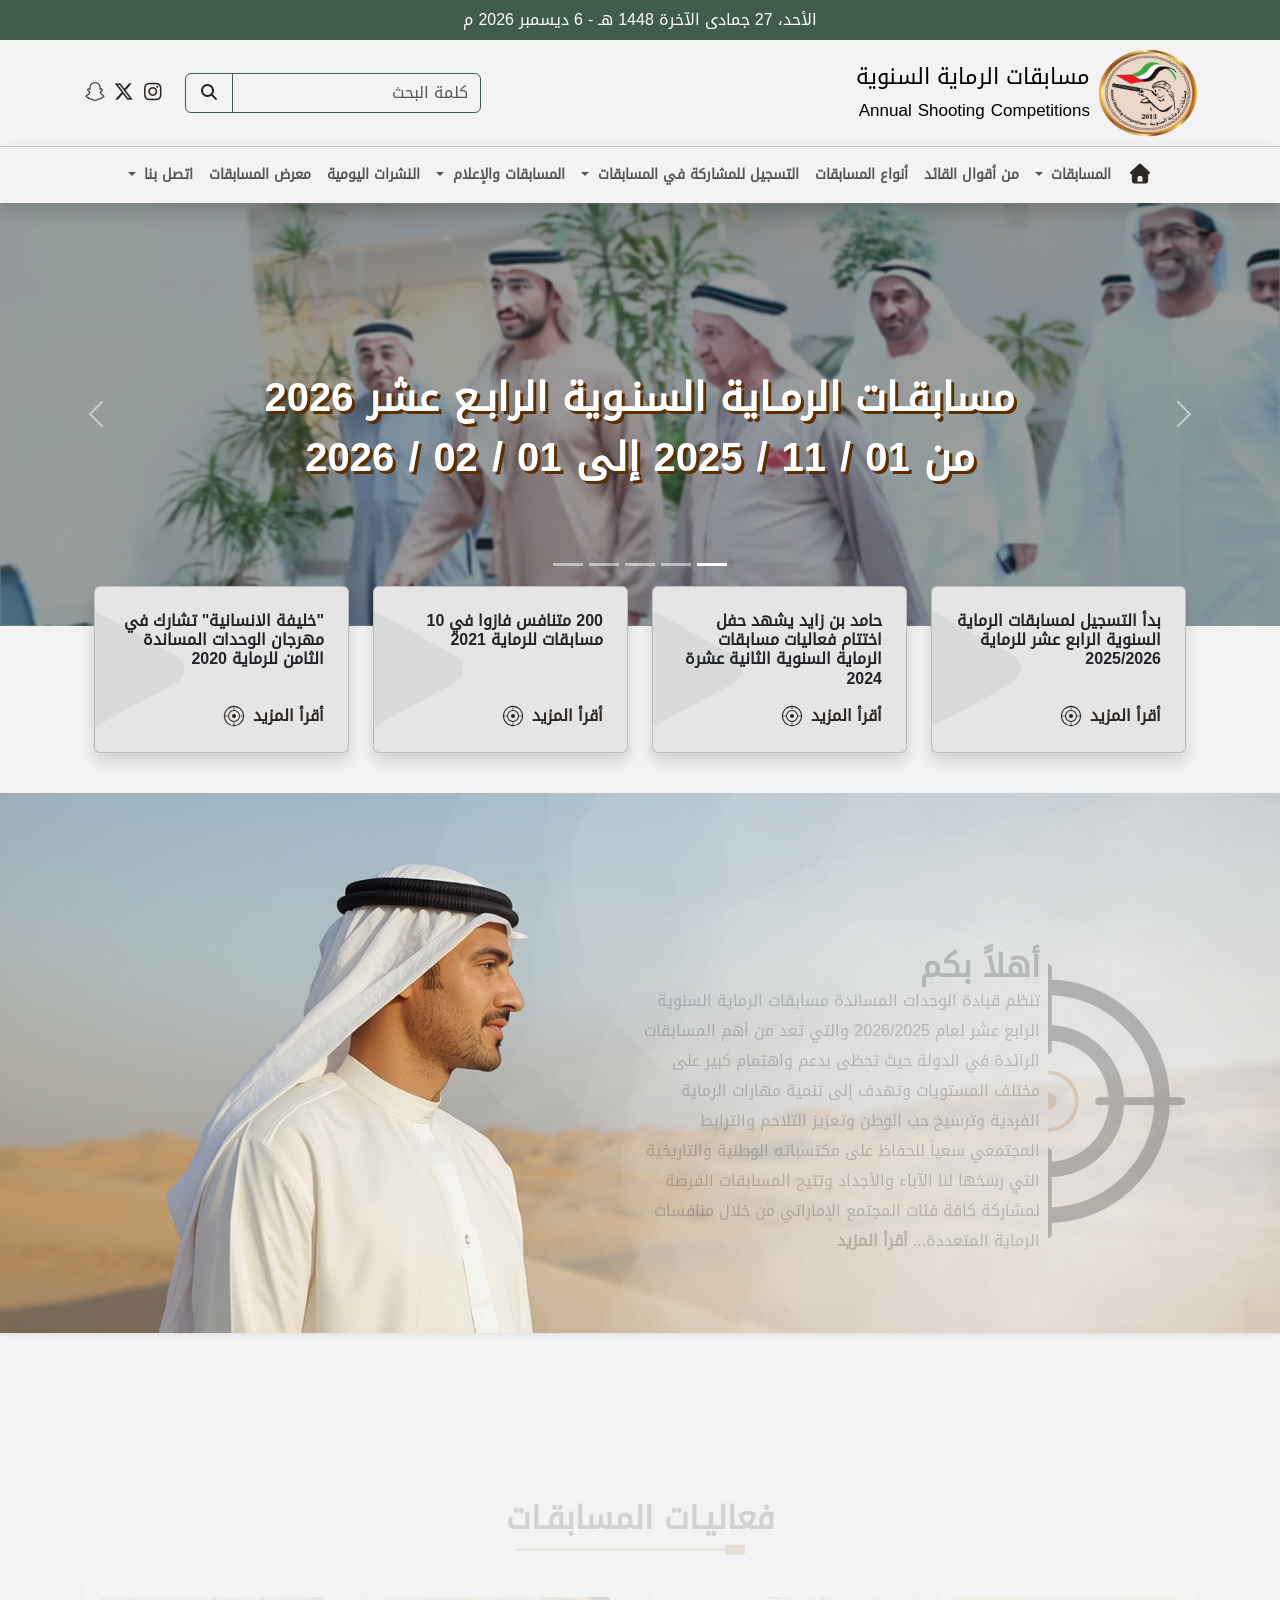
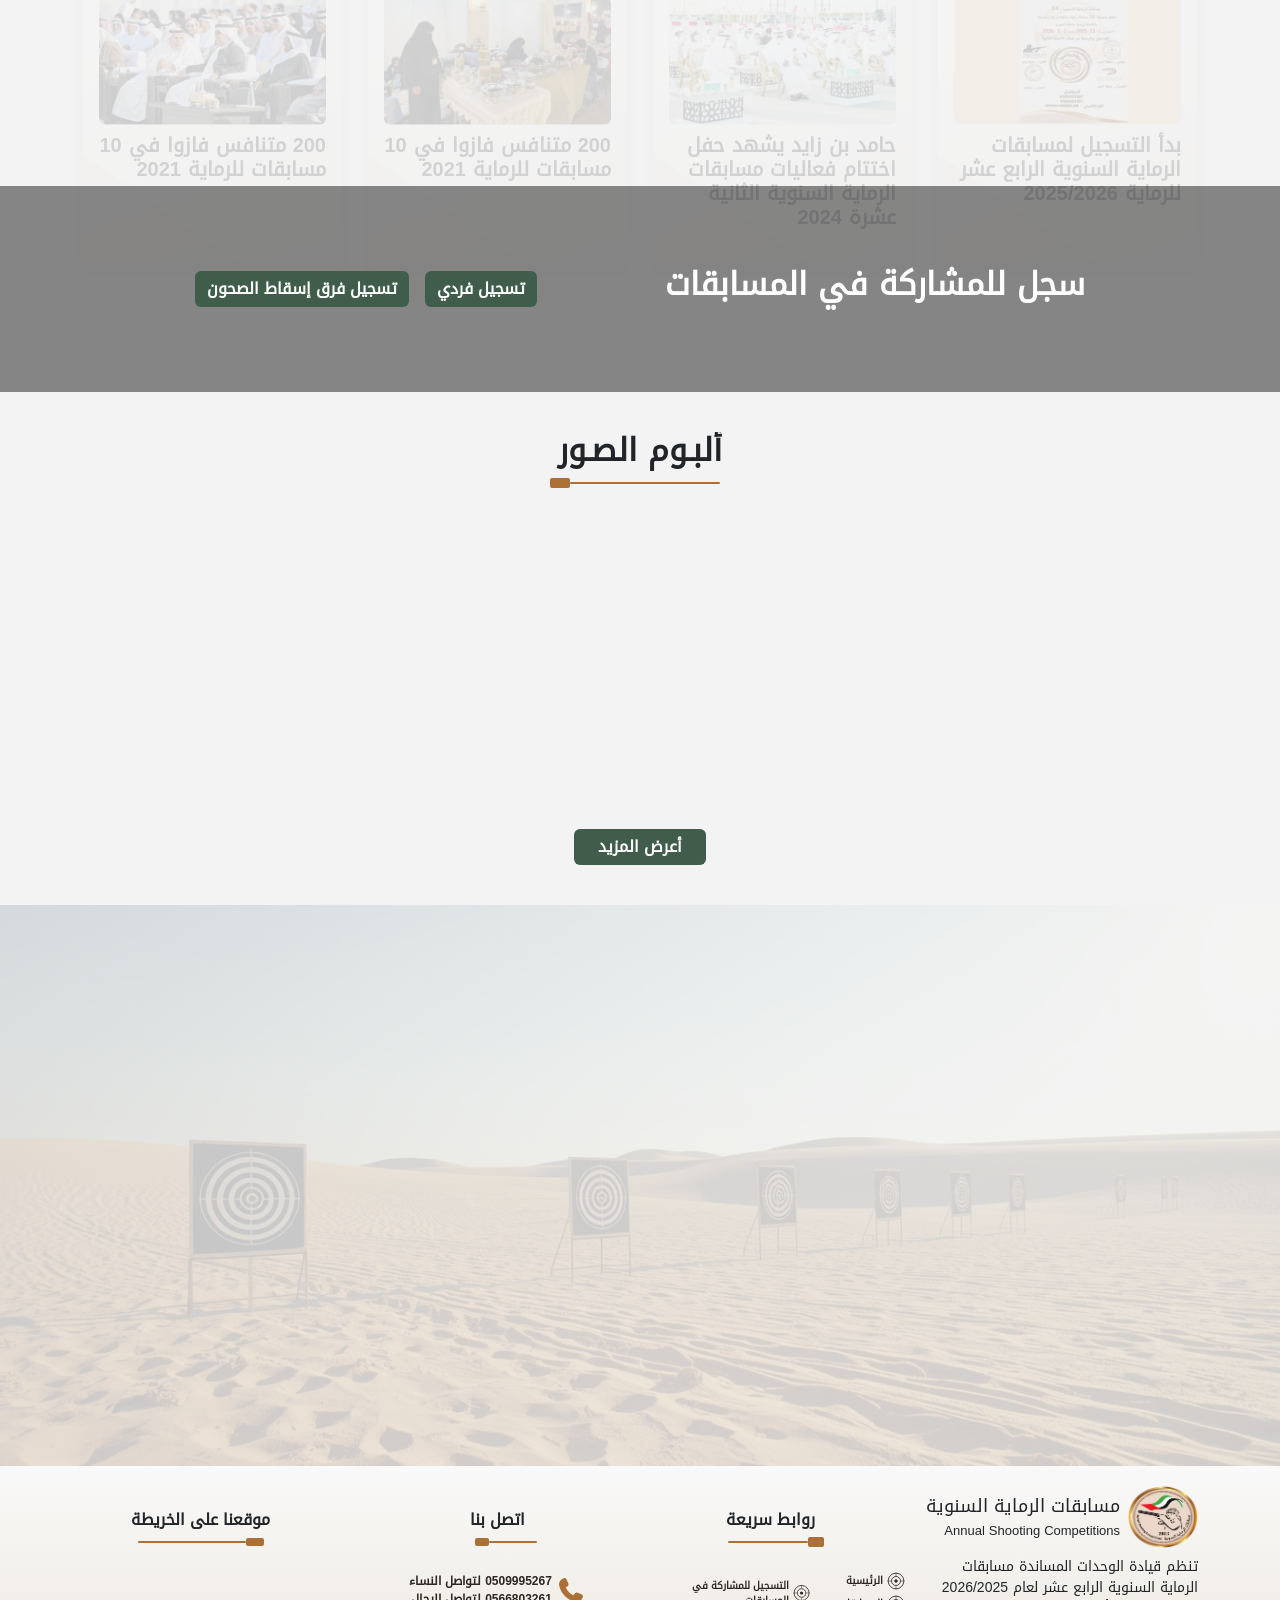
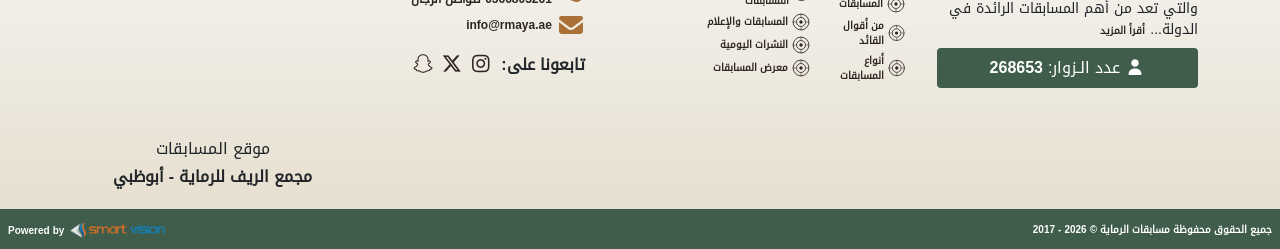
==== commit cf82fa0d: "Apply Improves" ====
--- a/index.html
+++ b/index.html
@@ -179,7 +179,8 @@
                     <div class="container">
                         <div class="row mx-auto position-relative">
                             <div class="col-12 col-md-6 col-lg-3">
-                                <div class="card p-2 shadow-sm">
+                                <div class="card p-2 shadow position-relative">
+                                    <i class="fa-solid fa-play"></i>
                                     <div class="card-body text-start d-flex flex-column justify-content-between">
                                         <h5 class="fw-bold mb-3">بدأ التسجيل لمسابقات الرماية السنوية الرابع عشر للرماية 2025/2026</h5>
                                         <div class="secondary-btn d-flex align-items-center">
@@ -198,7 +199,8 @@
                                 </div>
                             </div>
                             <div class="col-12 col-md-6 col-lg-3">
-                                <div class="card p-2 shadow-sm">
+                                <div class="card p-2 shadow position-relative">
+                                    <i class="fa-solid fa-play"></i>
                                     <div class="card-body text-start d-flex flex-column justify-content-between">
                                         <h5 class="fw-bold mb-3">حامد بن زايد يشهد حفل اختتام فعاليات مسابقات الرماية السنوية الثانية عشرة 2024</h5>
                                         <div class="secondary-btn d-flex align-items-center">
@@ -217,7 +219,8 @@
                                 </div>
                             </div>
                             <div class="col-12 col-md-6 col-lg-3">
-                                <div class="card p-2 shadow-sm">
+                                <div class="card p-2 shadow">
+                                    <i class="fa-solid fa-play"></i>
                                     <div class="card-body text-start d-flex flex-column justify-content-between">
                                         <h5 class="fw-bold mb-3">200 متنافس فازوا في 10 مسابقات للرماية 2021</h5>
                                         <div class="secondary-btn d-flex align-items-center">
@@ -236,7 +239,8 @@
                                 </div>
                             </div>
                             <div class="col-12 col-md-6 col-lg-3">
-                                <div class="card p-2 shadow-sm">
+                                <div class="card p-2 shadow">
+                                    <i class="fa-solid fa-play"></i>
                                     <div class="card-body text-start d-flex flex-column justify-content-between">
                                         <h5 class="fw-bold mb-3">"خليفة الانسانية" تشارك في مهرجان الوحدات المساندة الثامن للرماية 2020</h5>
                                         <div class="secondary-btn d-flex align-items-center">
@@ -260,20 +264,15 @@
             </div>
         </section>
         
-
-        <section class="welcome-section shadow-sm">
-            <div class="container d-flex justify-content-center align-items-center flex-column-reverse flex-lg-row gap-3">
+        <section class="welcome-section shadow-sm d-flex position-relative">
+            <div id="welcome-sec" class="container d-flex align-items-center flex-column-reverse flex-lg-row gap-3">
                 <div class="content d-flex align-items-center justify-content-center gap-2 flex-column flex-md-row">
-                    <img src="imgs/target-icon.webp" class="d-none d-md-block" alt="Welcome Image"/>
+                    <img src="imgs/target-icon.webp" class="content-img d-none d-md-block" alt="Welcome Image"/>
                     <div>
-                        <h2 class="fw-bold position-relative">أهلاً بكم</h2>
-                        <svg width="270" height="24" viewBox="0 0 270 24" xmlns="http://www.w3.org/2000/svg" class="d-md-none rotated-heading-icon">
+                        <h2 class="fw-bold mb-0 position-relative">أهلاً بكم</h2>
+                        <svg width="150" height="24" viewBox="0 0 270 24" xmlns="http://www.w3.org/2000/svg" class="d-md-none rotated-heading-icon">
                             <rect x="10" y="11" width="210" height="2" rx="1" fill="#ab7037"/>
                             <rect x="220" y="7" width="20" height="10" rx="2" fill="#ab7037"/>
-                            <path d="M240 17
-                                C255 21, 262 18, 255 14
-                                L240 14 Z"
-                                fill="#ab7037"/>
                         </svg>
                         <p class="mb-0">
                             تنظم قيادة الوحدات المساندة مسابقات الرماية السنوية الرابع عشر لعام 2026/2025 
@@ -284,32 +283,25 @@
                         </p>
                     </div>
                 </div>
-                <div class="welcome-img mx-3 text-center">
-                    <img src="imgs//welcome-img.jpg" class="shadow-lg "/>
-                </div>
             </div>
         </section>
 
 
-        <section class="events-section">
+        <section id="events-sec" class="events-section">
             <div class="container">
                 <div class="heading text-center mb-3">
                     <h2 class="fw-bold position-relative mb-0">فعاليـات المسابقـات</h2>
                     <svg width="270" height="24" viewBox="0 0 270 24" xmlns="http://www.w3.org/2000/svg">
                         <rect x="10" y="11" width="210" height="2" rx="1" fill="#ab7037"/>
                         <rect x="220" y="7" width="20" height="10" rx="2" fill="#ab7037"/>
-                        <path d="M240 17
-                            C255 21, 262 18, 255 14
-                            L240 14 Z"
-                            fill="#ab7037"/>
                     </svg>
                 </div>
                 <div class="row mb-5">
                     <div class="col-12 col-md-6 col-lg-3">
-                        <div class="card p-3 h-100  position-relative">
+                        <div class="test card p-3 position-relative">
                             <div class="overflow-hidden rounded z-3"><img src="imgs/hero-cards (1).webp" class="card-img-top rounded" alt="Events Section Image"></div>
-                            <div class="card-body pb-0 d-flex flex-column justify-content-between">
-                                <h5 class="card-title fw-bold">بدأ التسجيل لمسابقات الرماية السنوية الرابع عشر للرماية 2025/2026</h5>
+                            <h5 class="card-title fw-bold mt-2">بدأ التسجيل لمسابقات الرماية السنوية الرابع عشر للرماية 2025/2026</h5>
+                            <div class="card-body d-flex flex-column justify-content-between">
                                 <p class="card-text">إنطلاق مسابقات الرماية السنوية الرابع عشر 2026/2025 للوحدات...</p>
                                 <div class="secondary-btn d-flex align-items-center">
                                     <a href="#" class="main-links card-link fw-bold">أقرأ المزيد</a>
@@ -327,10 +319,10 @@
                         </div>
                     </div>
                     <div class="col-12 col-md-6 col-lg-3">
-                        <div class="card p-3 h-100">
+                        <div class="card p-3 position-relative">
                             <div class="overflow-hidden rounded z-3"><img src="imgs/hero-cards (2).webp" class="card-img-top rounded" alt="Events Section Image"></div>
-                            <div class="card-body pb-0 d-flex flex-column justify-content-between">
-                                <h5 class="card-title fw-bold">حامد بن زايد يشهد حفل اختتام فعاليات مسابقات الرماية السنوية الثانية عشرة 2024</h5>
+                            <h5 class="card-title fw-bold mt-2">حامد بن زايد يشهد حفل اختتام فعاليات مسابقات الرماية السنوية الثانية عشرة 2024</h5>
+                            <div class="card-body d-flex flex-column justify-content-between">
                                 <p class="card-text">شهد سمو الشيخ حامد بن زايد آل نهيان...</p>
                                 <div class="secondary-btn d-flex align-items-center">
                                     <a href="#" class="main-links card-link fw-bold">أقرأ المزيد</a>
@@ -348,10 +340,10 @@
                         </div>
                     </div>
                     <div class="col-12 col-md-6 col-lg-3">
-                        <div class="card p-3 h-100">
+                        <div class="card p-3 position-relative">
                             <div class="overflow-hidden rounded z-3"><img src="imgs/hero-cards (3).webp" class="card-img-top rounded" alt="Events Section Image"></div>
-                            <div class="card-body pb-0 d-flex flex-column justify-content-between">
-                                <h5 class="card-title fw-bold">200 متنافس فازوا في 10 مسابقات للرماية 2021</h5>
+                            <h5 class="card-title fw-bold mt-2">200 متنافس فازوا في 10 مسابقات للرماية 2021</h5>
+                            <div class="card-body d-flex flex-column justify-content-between">
                                 <p class="card-text">تحت رعاية صاحب السمو الشيخ محمد بن زايد...</p>
                                 <div class="secondary-btn d-flex align-items-center">
                                     <a href="#" class="main-links card-link fw-bold">أقرأ المزيد</a>
@@ -369,10 +361,10 @@
                         </div>
                     </div>
                     <div class="col-12 col-md-6 col-lg-3">
-                        <div class="card p-3 h-100">
+                        <div class="card p-3 position-relative">
                             <div class="overflow-hidden rounded z-3"><img src="imgs/hero-cards (4).webp" class="card-img-top rounded" alt="Events Section Image"></div>
-                            <div class="card-body pb-0 d-flex flex-column justify-content-between">
-                                <h5 class="card-title fw-bold">200 متنافس فازوا في 10 مسابقات للرماية 2021</h5>
+                            <h5 class="card-title fw-bold mt-2">200 متنافس فازوا في 10 مسابقات للرماية 2021</h5>
+                            <div class="card-body d-flex flex-column justify-content-between">
                                 <p class="card-text">تحت رعاية صاحب السمو الشيخ محمد بن زايد...</p>
                                 <div class="secondary-btn d-flex align-items-center">
                                     <a href="#" class="main-links card-link fw-bold">أقرأ المزيد</a>
@@ -398,30 +390,26 @@
             <div class="container position-relative z-3 d-flex flex-column flex-md-row justify-content-evenly align-items-center gap-3">
                 <h2 class="fw-bold position-relative text-white text-center">سجل للمشاركة في المسابقات</h2>
                 <div class="d-flex flex-column flex-md-row justify-content-center align-items-center gap-3">
-                    <button class="btn main-btn fw-bold">تسجيل فردي</button>
-                    <button class="btn main-btn fw-bold">تسجيل فرق إسقاط الصحون</button>
+                    <button class="btn main-btn fw-bold border-0 overflow-hidden"><span>تسجيل فردي</span></button>
+                    <button class="btn main-btn fw-bold border-0 overflow-hidden"><span>تسجيل فرق إسقاط الصحون</span></button>
                 </div>
             </div>
         </section>
 
 
-        <section class="images-section">
-            <div class="container">
+        <section class="images-section overflow-hidden">
+            <div class="container-fluid">
                 <div class="heading text-center mb-3">
                     <h2 class="fw-bold position-relative mb-0">ألبـوم الصـور</h2>
                     <svg width="270" height="24" viewBox="0 0 270 24" xmlns="http://www.w3.org/2000/svg" class="rotated-heading-icon">
                         <g transform="translate(45, 0)"> 
                             <rect x="10" y="11" width="150" height="2" rx="1" fill="#ab7037"/>
                             <rect x="160" y="7" width="20" height="10" rx="2" fill="#ab7037"/>
-                            <path d="M180 17
-                            C195 21, 202 18, 195 14
-                            L180 14 Z"
-                            fill="#ab7037"/>
                         </g>
                     </svg>
                 </div>
                 <div class="text-center">
-                    <div class="swiper">
+                    <div id="images-sec" class="swiper">
                         <div class="swiper-wrapper">
                             <div class="swiper-slide">
                                 <img src="imgs/images-section (1).jpg" class="shadow"/>
@@ -447,24 +435,20 @@
                         </div>
                         <div class="swiper-pagination"></div>
                     </div>
-                    <button class="btn main-btn fw-bold px-4 mt-3">أعرض المزيد</button>
+                    <button class="btn main-btn fw-bold px-4 mt-3 border-0 overflow-hidden"><span>أعرض المزيد</span></button>
                 </div>
             </div>
         </section>
 
 
-        <section class="videos-section">
-            <div class="container text-center">
-                <div class="heading text-center mb-3">
-                    <h2 class="fw-bold position-relative mb-0">الفيــديـــو</h2>
+        <section class="videos-section position-relative">
+            <div id="videos-sec"  class="container text-center">
+                <div class="heading text-center mb-3 position-relative mx-auto">
+                    <h2 class="fw-bold position-relative mb-0 position-relative">الفيــديـــو</h2>
                     <svg width="270" height="24" viewBox="0 0 270 24" xmlns="http://www.w3.org/2000/svg">
                         <g transform="translate(45, 0)"> 
                             <rect x="10" y="11" width="150" height="2" rx="1" fill="#ab7037"/>
                             <rect x="160" y="7" width="20" height="10" rx="2" fill="#ab7037"/>
-                            <path d="M180 17
-                            C195 21, 202 18, 195 14
-                            L180 14 Z"
-                            fill="#ab7037"/>
                         </g>
                     </svg>
                 </div>
@@ -485,7 +469,7 @@
                         </div>
                     </div>
                 </div>
-                <button class="btn main-btn fw-bold px-4 mt-3">أعرض المزيد</button>
+                <button class="btn main-btn fw-bold px-4 mt-3 border-0 overflow-hidden"><span>أعرض المزيد</span></button>
             </div>
         </section>
 
@@ -519,10 +503,6 @@
                             <svg width="130" height="24" viewBox="0 0 130 24" xmlns="http://www.w3.org/2000/svg" class="position-relative">
                                 <rect x="10" y="11" width="80" height="2" rx="1" fill="#ab7037"/>
                                 <rect x="90" y="7" width="16" height="10" rx="2" fill="#ab7037"/>
-                                <path d="M106 17
-                                    C116 21, 120 18, 116 14
-                                    L106 14 Z"
-                                    fill="#ab7037"/>
                             </svg>
                         </div>
                         <div class="d-flex justify-content-between align-items-center">
@@ -650,10 +630,6 @@
                             <svg width="90" height="24" viewBox="0 0 90 24" xmlns="http://www.w3.org/2000/svg" class="position-relative rotated-heading-icon">
                                 <rect x="6" y="11" width="48" height="2" rx="1" fill="#ab7037"/>
                                 <rect x="54" y="8" width="14" height="8" rx="2" fill="#ab7037"/>
-                                <path d="M68 16
-                                    C76 19, 80 17, 76 14
-                                    L68 14 Z"
-                                    fill="#ab7037"/>
                             </svg>
                         </div>
                         <div class="contacts mx-auto">
@@ -698,10 +674,6 @@
                             <svg width="165" height="24" viewBox="0 0 165 24" xmlns="http://www.w3.org/2000/svg" class="position-relative">
                                 <rect x="8" y="11" width="108" height="2" rx="1" fill="#ab7037"/>
                                 <rect x="116" y="8" width="18" height="8" rx="2" fill="#ab7037"/>
-                                <path d="M134 16
-                                    C147 19, 152 17, 147 14
-                                    L134 14 Z"
-                                    fill="#ab7037"/>
                             </svg>
                         </div>
                         <iframe class="rounded" src="https://www.google.com/maps/embed?pb=!1m18!1m12!1m3!1d116113.49389604182!2d54.729634299246506!3d24.570322606162833!2m3!1f0!2f0!3f0!3m2!1i1024!2i768!4f13.1!3m3!1m2!1s0x3e5e440f723ef2b9%3A0xc7cc2e9341971108!2sAbu%20Dhabi%20-%20United%20Arab%20Emirates!5e0!3m2!1sen!2sus!4v1765978871568!5m2!1sen!2sus"  style="border:0;" allowfullscreen="" loading="lazy" referrerpolicy="no-referrer-when-downgrade"></iframe>
@@ -711,21 +683,23 @@
                     </div>
                 </div>
             </div>
-            <div class="copyright position-relative text-white py-2 px-2 text-center fw-bold">
+            <div class="copyright position-relative text-white p-2 fw-bold d-flex justify-content-between align-items-center">
                 <p class="mb-0 d-inline">جميع الحقوق محفوظة مسابقات الرماية <span class="copyright-year"></span></p>
-                <p class="mb-0 d-inline">| تصميم وتطوير
-                    <img src="imgs/logo_4.png" />
+                <p class="mb-0 d-inline">
+                    <img src="imgs/logo_4.png" alt="Smart Vision Logo" class="me-1"/>Powered by
                 </p>
             </div>
         </footer>
             
         
         <div class="scroll-to-top position-fixed d-flex justify-content-center align-items-center">
-            <i class="fa-solid fa-angle-up text-white fs-4"></i>
+            <i class="fa-solid fa-angle-up text-white"></i>
         </div>
 
         <script src="js/bootstrap.bundle.min.js"></script>
         <script src="js/swiper-bundle.js"></script>
+        <script src="js/gsap.min.js"></script>
+        <script src="js/ScrollTrigger.min.js"></script>
         <script src="js/main.js"></script>
     </body>
 </html>
--- a/css/main.css
+++ b/css/main.css
@@ -7,15 +7,13 @@
     box-sizing: border-box;
 }
 :root {
-    --light-color: #f0ede6;
-    --dark-color: #c4ad7a;
-    --secondary-color: #ab7037;
+    --light-color: #F2ECE4;
+    --main-color: #3F5D4A;
+    --text-color: #2E2620;
 }
 body {
     position: relative;
-    background: linear-gradient(160deg,#ffffff 0%,#fdfcf9 30%,#f7f4ec 55%, #efe9d8 100%);
-    background-size: 300% 300%;
-    animation: bodyGradient 5s ease-in-out infinite;
+    background-color: #f3f3f3;
     font-family: mainFont, sans-serif;
 }
 
@@ -29,21 +27,45 @@
 }
 
 .main-links {
-    color: var(--secondary-color);
+    color: var(--text-color);
 }
 .main-links:hover {
-    color: #ad7e51;
+    color: var(--main-color);
 }
 .main-btn {
-    background-color: var(--secondary-color);
+    background-color: var(--main-color);
     color: white;
+    position: relative;
+    transition: 0.5s;
 }
 .main-btn:hover {
-    color: var(--secondary-color);
-    background-color: var(--light-color);
+    background-color: var(--main-color);
+    color: white;
+}
+.main-btn::before {
+    position: absolute;
+    content: '';
+    width: 100%;
+    height: 100%;
+    bottom: 50px;
+    left: 0;
+    background-color: #ab7037;
+    z-index: 1;
+    transition: 0.5s;
+}
+.main-btn span {
+    position: relative;
+    z-index: 5;
+}
+.main-btn:hover {
+    padding-left: 32px !important;
+    padding-right: 32px !important;
+}
+.main-btn:hover::before {
+    bottom: 0;
 }
 .target-icon {
-    color: var(--secondary-color);
+    color: var(--text-color);
     transition: 0.5s;
 }
 .card:hover .target-icon {
@@ -58,12 +80,11 @@
 nav {
     z-index: 100;
 }
-
 .sub-menu {
-    background-color: var(--secondary-color);
+    background-color: var(--main-color);
 }
 .sub-menu button:hover {
-    color: var(--dark-color);
+    color: var(--main-color);
 }
 .sub-menu button:active {
     border: none;
@@ -72,31 +93,31 @@
     gap: 20px;
 }
 .social-icons i {
-    color: var(--secondary-color);
+    color: var(--text-color);
 }
 .social-icons li i:hover {
-    color: var(--dark-color) !important;
+    color: var(--text-color) !important;
 }
 .search-form {
-    background-color: white;
-    border: 1px solid var(--dark-color);
+    background-color: #f3f3f3;
+    border: 1px solid var(--main-color);
 }
 .search-form input {
-    border-left: 1px solid var(--dark-color) !important;
+    border-left: 1px solid var(--main-color) !important;
 }
 .search-form input:focus {
     outline: none !important;
     box-shadow: none !important;
 }
 .main-menu, .middle-menu {
-    background-color: var(--light-color);
+    background-color: #f3f3f3;
 }
 .main-menu {
     border-top: 1px solid #cbc4b4;
     box-shadow: 0 0.5rem 1rem rgba(0, 0, 0, 0.15);
 }
 .dropDown-menu {
-    background-color: var(--light-color);
+    background-color: #f3f3f3;
     z-index: 10;
     transition: 2s;
 }
@@ -104,25 +125,25 @@
     display: block !important;
 }
 .dropDown-menu .dropdown-item {
-    color: #000000cc !important;
+    color: var(--text-color) !important;
     transition: 0.3s;
 }
 .dropDown-menu .dropdown-item:hover  {
     transform: translateX(-2px);
-    color: var(--secondary-color) !important;
+    color: var(--main-color) !important;
 }
 .menu-links {
     font-size: 14px;
     font-weight: bold;
 }
-.main-menu .navbar-nav li a.active, .main-menu .navbar-nav li a:hover {
-    color: var(--secondary-color) !important;
+.main-menu .navbar-nav li .nav-link.active, .main-menu .navbar-nav li .nav-link:hover {
+    color: var(--text-color) !important;
 }
 .navbar-toggler, .navbar-toggler:focus, .navbar-toggler:focus-visible, .navbar-toggler:focus-within, .navbar-toggler:active {
     box-shadow: none !important;
 }
 .navbar-fa-icon:hover {
-    color: var(--secondary-color);
+    color: var(--text-color);
 }
 
 /* Hero Section */
@@ -144,64 +165,90 @@
     z-index: 20;
 }
 .hero-carousel .carousel-item img {
-    filter: blur(2px)
+    filter: blur(1px)
 }
 .carousel-control-prev, .carousel-control-next, .carousel-indicators {
     z-index: 50;
 }
 .hero-cards-section .card {
-    background-image: url("../imgs/hero-card-bg.webp");
-    background-size: cover;
-    background-position: top;
+    background-color: #e5e5e5;
     height: 100%;
     overflow: hidden;
     transition: 0.5s;
 }
 .hero-cards-section .card:hover {
-    background-position: center;
+    background-color: #d9dcda;
+}
+.hero-cards-section .card i {
+    font-size: 200px;
+    position: absolute;
+    top: 50%;
+    right: 50% !important;
+    transform: translateY(-50%);
+    color: #3f5d4a12;
+    transition: 1s;
+}
+.hero-cards-section .card:hover i {
+    right: 14% !important;
+    transform: scale(2);
+    opacity: 0.2;
+    top: -18%;
+}
+.hero-cards-section .card-body {
+    position: relative;
+    z-index: 10;
 }
 .hero-cards-section > div > div {
     z-index: 80;
 }
 
-
 /* Welcome Section */
 
-
+#welcome-sec {
+    opacity: 0;
+    transform: translateY(50px);
+}
 .welcome-section {
-    background: radial-gradient(rgba(0,0,0,0.04) 2px, transparent 1.2px), linear-gradient(160deg, #ffffff 0%,#f0ede6 30%,#e2dac7 55%,#c4ad7a 100%);
-    background-size: 15px 15px, cover;
-    margin: 40px 0;
-}
-.welcome-section .content img {
+    background-image: url("../imgs/welcome-img.png");
+    background-size: cover;
+    height: 60vh;
+}
+.welcome-section::before {
+    position: absolute;
+    content: '';
+    width: 100%;
+    height: 100%;
+    top: 0;
+    left: 0;
+    background-color: #efe8df4d;
+    display: none;
+}
+.welcome-section .container {
+    position: relative;
+    z-index: 10;
+}
+.welcome-section .content .content-img {
     width: 150px;
 }
-
 .welcome-section .content {
     flex-basis: 50%;
 }
-.welcome-section .welcome-img {
-    flex-basis: 50%;
-}
-.welcome-section .welcome-img img {
-    max-width: 100%;
-    border-radius: 8px;
-    border: 1px solid var(--dark-color);
-}
 
 /* Events Section */
 
 
 .events-section {
     margin: 40px 0;
+    transform: translateY(150px);
+    opacity: 0;
 }
 .events-section .card {
     box-shadow: 0 0.5rem 1rem rgba(0, 0, 0, 0.175);
     background: linear-gradient( 160deg, #ffffff 0%, #f0ede6 30%, #e2dac7 55%, #c4ad7a 100% );
     background-size: 300% 300%;
     overflow: hidden;
-    transition: 0.5s;
     border: 1px solid var(--light-color);
+    height: auto;
 }
 .events-section .card:hover {
     box-shadow: 0 1.5rem 2rem rgba(0, 0, 0, 0.175);
@@ -224,6 +271,21 @@
 .events-section img {
     transition: 0.5s;
 }
+.events-section .card .card-body {
+    max-height: 0;
+    opacity: 0;
+    overflow: hidden;
+    transition: max-height 1s ease, opacity 1s ease, transform 1s ease;
+    transform: translateY(20px);
+}
+.events-section .card:hover .card-body {
+    max-height: 500px;
+    opacity: 1;
+    transform: translateY(0);
+}
+.events-section .card h5 {
+    height: 75px;
+}
 
 /* Separator */
 
@@ -250,13 +312,12 @@
 .images-section {
     margin: 40px 0;
 }
-.images-section .main-btn:hover, .videos-section .main-btn:hover {
-    color: white;
-    background-color: var(--dark-color);
+#images-sec {
+    transform: translateX(-400px);
+    opacity: 0;
 }
 .swiper {
   width: 100%;
-  height: 200px;
 }
 .swiper .swiper-slide img {
     max-width: 100%;
@@ -268,38 +329,47 @@
     box-shadow: 0 1rem 1.5rem rgba(0, 0, 0, 0.15) !important;
 }
 .swiper-pagination-bullet-active {
-    background-color: var(--secondary-color);
+    background-color: var(--main-color);
 }
 
 /* Videos Section */
 
+#videos-sec {
+    transform: translateY(150px);
+    opacity: 0;
+}
 .videos-section {
-    background: radial-gradient(rgba(0,0,0,0.04) 2px, transparent 1.2px), linear-gradient(220deg, #ffffff 0%, #f0ede6 30%, #e2dac7 55%, #c4ad7a 100%);
-    background-size: 15px 15px, cover;
     margin: 40px 0 0;
     padding: 40px 0;
-}
-
-/* Footer */
-
-footer {
-    padding: 20px 0 0;
-    background-image: url("../imgs/footer-img.webp");
-    background-size: cover;
-    background-position: center;
-    position: relative;
-}
-footer::before {
+    overflow: hidden;
+}
+.videos-section::before {
     position: absolute;
     content: '';
     width: 100%;
     height: 100%;
     top: 0;
     left: 0;
-    background-color: #f0ede6db;
+    background-image: url("../imgs//videos-bg.jpg");
+    background-size: cover;
+    background-position: center;
+    opacity: 0.2;
+    animation: moveBg 15s ease-in-out infinite alternate;
+}
+.videos-section .container {
+    position: relative;
+    z-index: 10;
+}
+
+/* Footer */
+
+footer {
+    padding: 20px 0 0;
+    position: relative;
+    background: linear-gradient(180deg, #f9f9f9, #e4dcca);
 }
 .visitors-num {
-    background-color: var(--secondary-color);
+    background-color: var(--main-color);
     border-radius: 4px;
 }
 footer .container:first-child {
@@ -308,19 +378,19 @@
 footer .main-links {
     font-size: 10px;
     margin-bottom: 5px;
-    color: rgb(34, 34, 34);
+    color: var(--text-color);
 }
 footer .contacts-side .main-links a {
     font-size: 12px;
 }
 footer .main-links a {
-    color: rgb(34, 34, 34);
+    color: var(--text-color);
 }
 footer .contacts .main-links i {
-    color: #ad7e51;
+    color: #ab7037;
 }
 footer .main-links:hover, footer .main-links a:hover {
-    color: #ad7e51;
+    color: #ab7037;
 }
 footer .links-side, footer .contacts-side, footer .location-side {
     margin-top: 24px;
@@ -332,11 +402,11 @@
     width: 90%;
 }
 .copyright {
-    background-color: var(--dark-color);
-    font-size: 14px;
+    background-color: var(--main-color);
+    font-size: 10px;
 }
 .copyright img {
-    width: 120px;
+    width: 100px;
 }
 
 /* Scroll To Top Btn */
@@ -345,10 +415,11 @@
     z-index: 1000;
     bottom: 50px;
     right: -50px;
-    width: 50px;
-    height: 50px;
+    width: 40px;
+    height: 40px;
+    font-size: 24px;
     border-radius: 50%;
-    background-color: var(--secondary-color);
+    background-color: var(--main-color);
     transition: 0.5s;
     cursor: pointer;
 }
@@ -356,21 +427,22 @@
     right: 50px;
 }
 .scroll-to-top:hover {
-    background-color: var(--dark-color);
-}
-
-
-@keyframes bodyGradient {
+    background-color: var(--main-color);
+}
+
+
+/* Keyframes */
+@keyframes moveBg {
   0% {
-    background-position: 0% 50%;
-  }
-  50% {
-    background-position: 100% 50%;
+    transform: scale(1);
   }
   100% {
-    background-position: 0% 50%;
+    transform: scale(1.2);
   }
 }
+
+
+/* Media Queries */
 
 /* Small Screen */
 
@@ -388,14 +460,31 @@
     .middle-menu .navbar-brand span:nth-child(2) {
         font-size: 9px;
     }
+    .main-menu ul {
+        align-items: flex-start !important;
+        position: absolute;
+        background: #f3f3f3;
+        width: 100%;
+        left: 0;
+        padding: 10px;
+    }
+    .main-menu > ul {
+        height: 100vh;
+    }
+    .main-menu .dropdown {
+        width: 100%;
+    }
+    .main-menu .dropdown ul {
+        box-shadow: 0 0.5rem 1rem rgba(0, 0, 0, 0.15);
+    }
     /* Hero Section */
     .hero-section .content div {
         top: 6%;
         font-size: 12px;
-        text-shadow: 1px 1px #94774c;
+        text-shadow: 1px 1px #5c2e00;
     }
     .hero-cards-section {
-        margin-top: 10px;
+        margin-top: 15px;
     }
     .hero-cards-section h5 {
         font-size: 12px;
@@ -408,14 +497,16 @@
     }
     /* Welcome Section */
     .welcome-section {
-        padding: 0 0 40px;
+        background-position: center;
+    }
+    .welcome-section::before {
+        display: block;
     }
     .welcome-section .content {
         text-align: center;
     }
-    .welcome-section .welcome-img {
-        margin-top: 40px;
-        margin-bottom: 20px;
+    .welcome-section .container {
+        justify-content: center;
     }
     .welcome-section .content img {
         transform: rotate(90deg);
@@ -438,6 +529,9 @@
         font-size: 14px;
     }
     /* Images Section */
+    .swiper {
+        height: 300px;
+    }
     .carousel-indicators {
         margin-bottom: 0px !important;
     }
@@ -464,6 +558,19 @@
     }
     footer .navbar-brand span:nth-child(2) {
         font-size: 12px;
+    }
+    .copyright {
+        font-size: 6px;
+        text-align: center;
+    }
+    .copyright img {
+        width: 70px;
+    }
+    /* Scroll To Top Btn */
+    .scroll-to-top {
+        width: 30px;
+        height: 30px;
+        font-size: 18px;
     }
 }
 
@@ -483,6 +590,23 @@
     .middle-menu .navbar-brand span:nth-child(2), footer .navbar-brand span:nth-child(2) {
         font-size: 12px;
     }
+    .main-menu ul {
+        align-items: flex-start !important;
+        position: absolute;
+        background: #f3f3f3;
+        padding: 15px;
+        box-shadow: 0 0.5rem 0.5rem rgba(0, 0, 0, 0.15);
+        border-radius: 6px;
+    }
+    .main-menu > ul {
+        height: 50vh;
+    }
+    .main-menu .dropdown {
+        width: 100%;
+    }
+    .main-menu .dropdown ul {
+        box-shadow: 0 0.5rem 0.5rem rgba(0, 0, 0, 0.15);
+    }
     /* Hero Section */
     .hero-cards-section {
         margin-top: -20px;
@@ -493,7 +617,7 @@
     .hero-section .content div {
         top: 15%;
         font-size: 24px;
-        text-shadow: 3px 3px #94774c;
+        text-shadow: 3px 3px #5c2e00;
     }
     .hero-cards-section h5 {
         font-size: 14px;
@@ -503,7 +627,13 @@
     }
     /* Welcome Section */
     .welcome-section {
-        padding: 0 0 40px;
+        background-position: center;
+    }
+    .welcome-section::before {
+        display: block;
+    }
+    .welcome-section .container {
+        justify-content: center;
     }
     .welcome-section .welcome-img {
         margin-top: 40px;
@@ -512,6 +642,10 @@
     .welcome-section .welcome-img img {
         width: 100%;
     }
+    /* Images Section */
+    .swiper {
+        height: 220px;
+    }
     /* Events Section */
     .events-section .row {
         gap: 10px 0;
@@ -534,6 +668,12 @@
     /* Footer */
     footer .logo-side p {
         font-size: 14px;
+    }
+    /* Scroll To Top Btn */
+    .scroll-to-top {
+        width: 30px;
+        height: 30px;
+        font-size: 18px;
     }
 }
 
@@ -554,7 +694,7 @@
     .hero-section .content div {
         top: 30%;
         font-size: 40px;
-        text-shadow: 3px 3px #94774c;
+        text-shadow: 3px 3px #5c2e00;
     }
     .hero-cards-section {
         margin-top: -40px;
@@ -563,20 +703,16 @@
         font-size: 16px;
     }
     /* Welcome Section */
-    .welcome-section {
-        padding: 40px 0;
-    }
     .welcome-section .content p {
         line-height: 30px;
     }
-    .welcome-section .welcome-img {
-        margin-top: 40px;
-        margin-bottom: 40px;
-    }
     .welcome-section .welcome-img img {
         width: 80%;
     }
     /* Images Section */
+    .swiper {
+        height: 300px;
+    }
     .carousel-indicators {
         margin-bottom: 50px !important;
     }
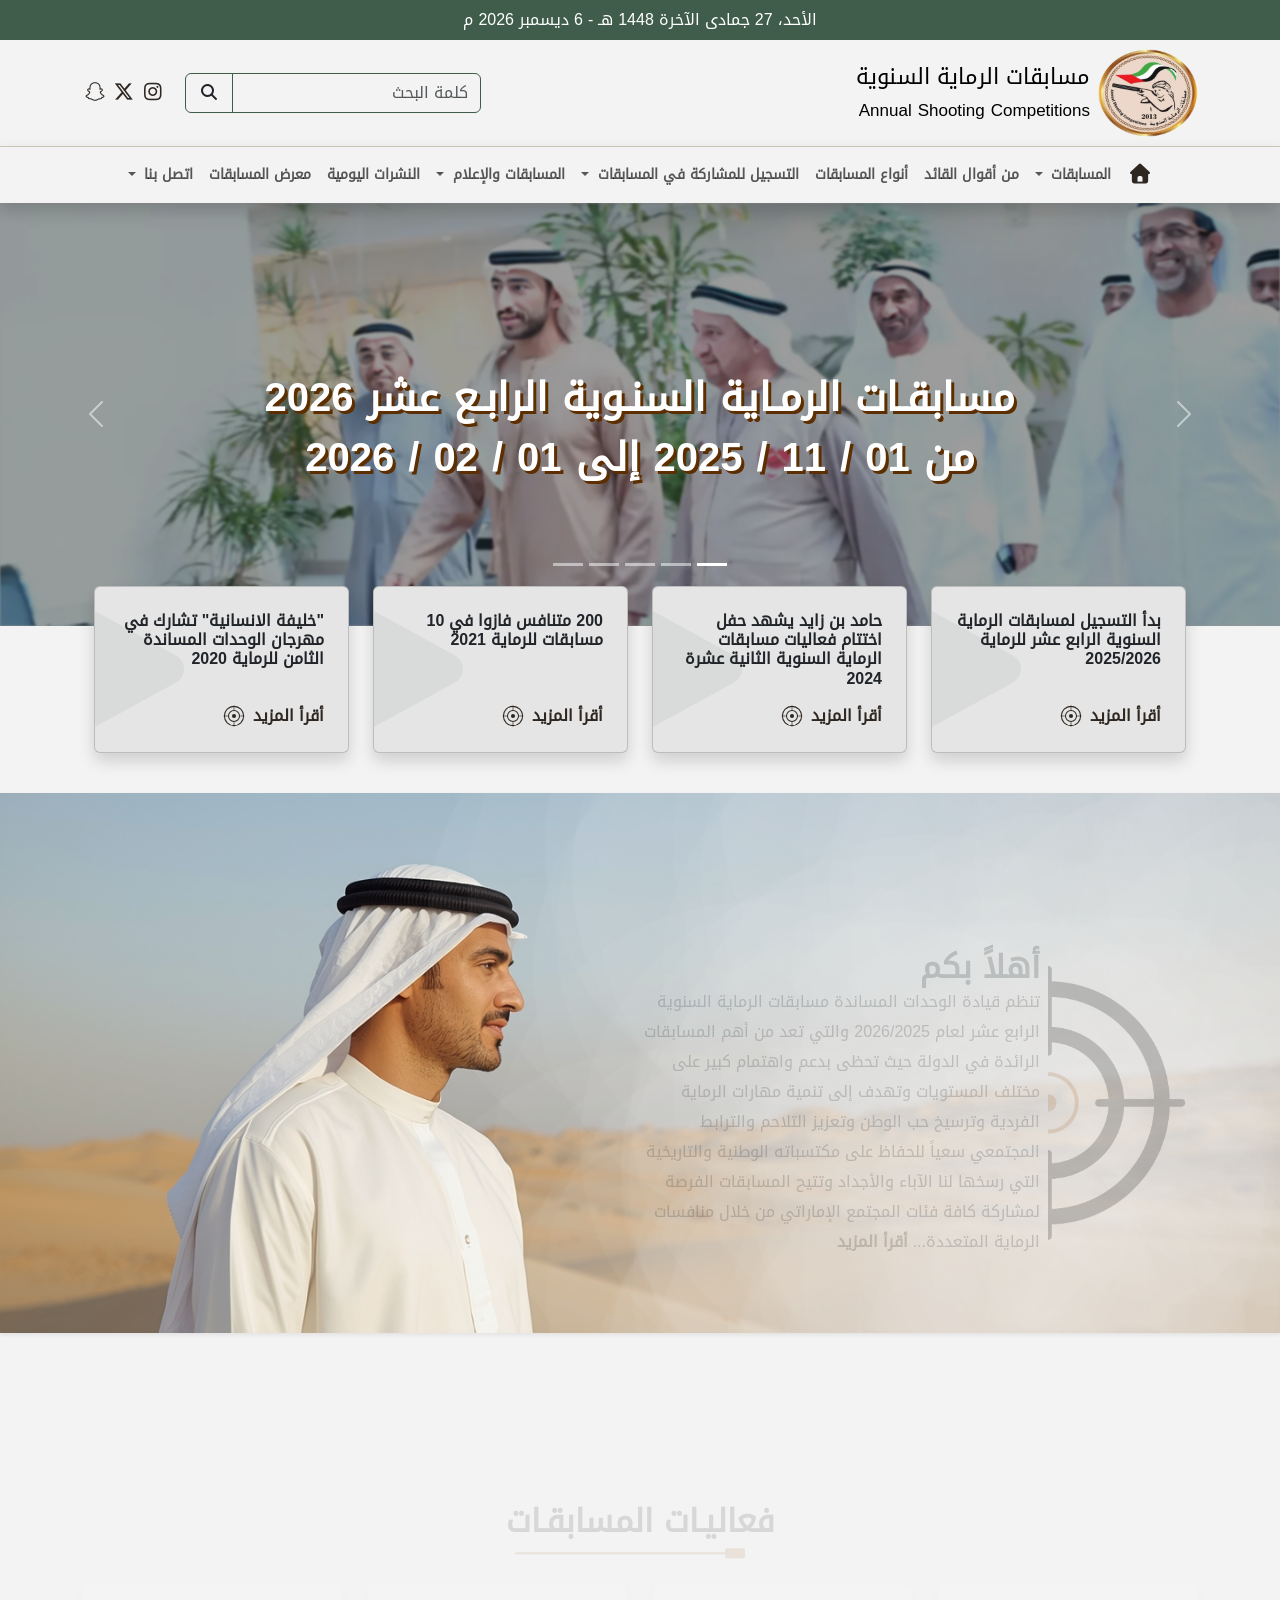
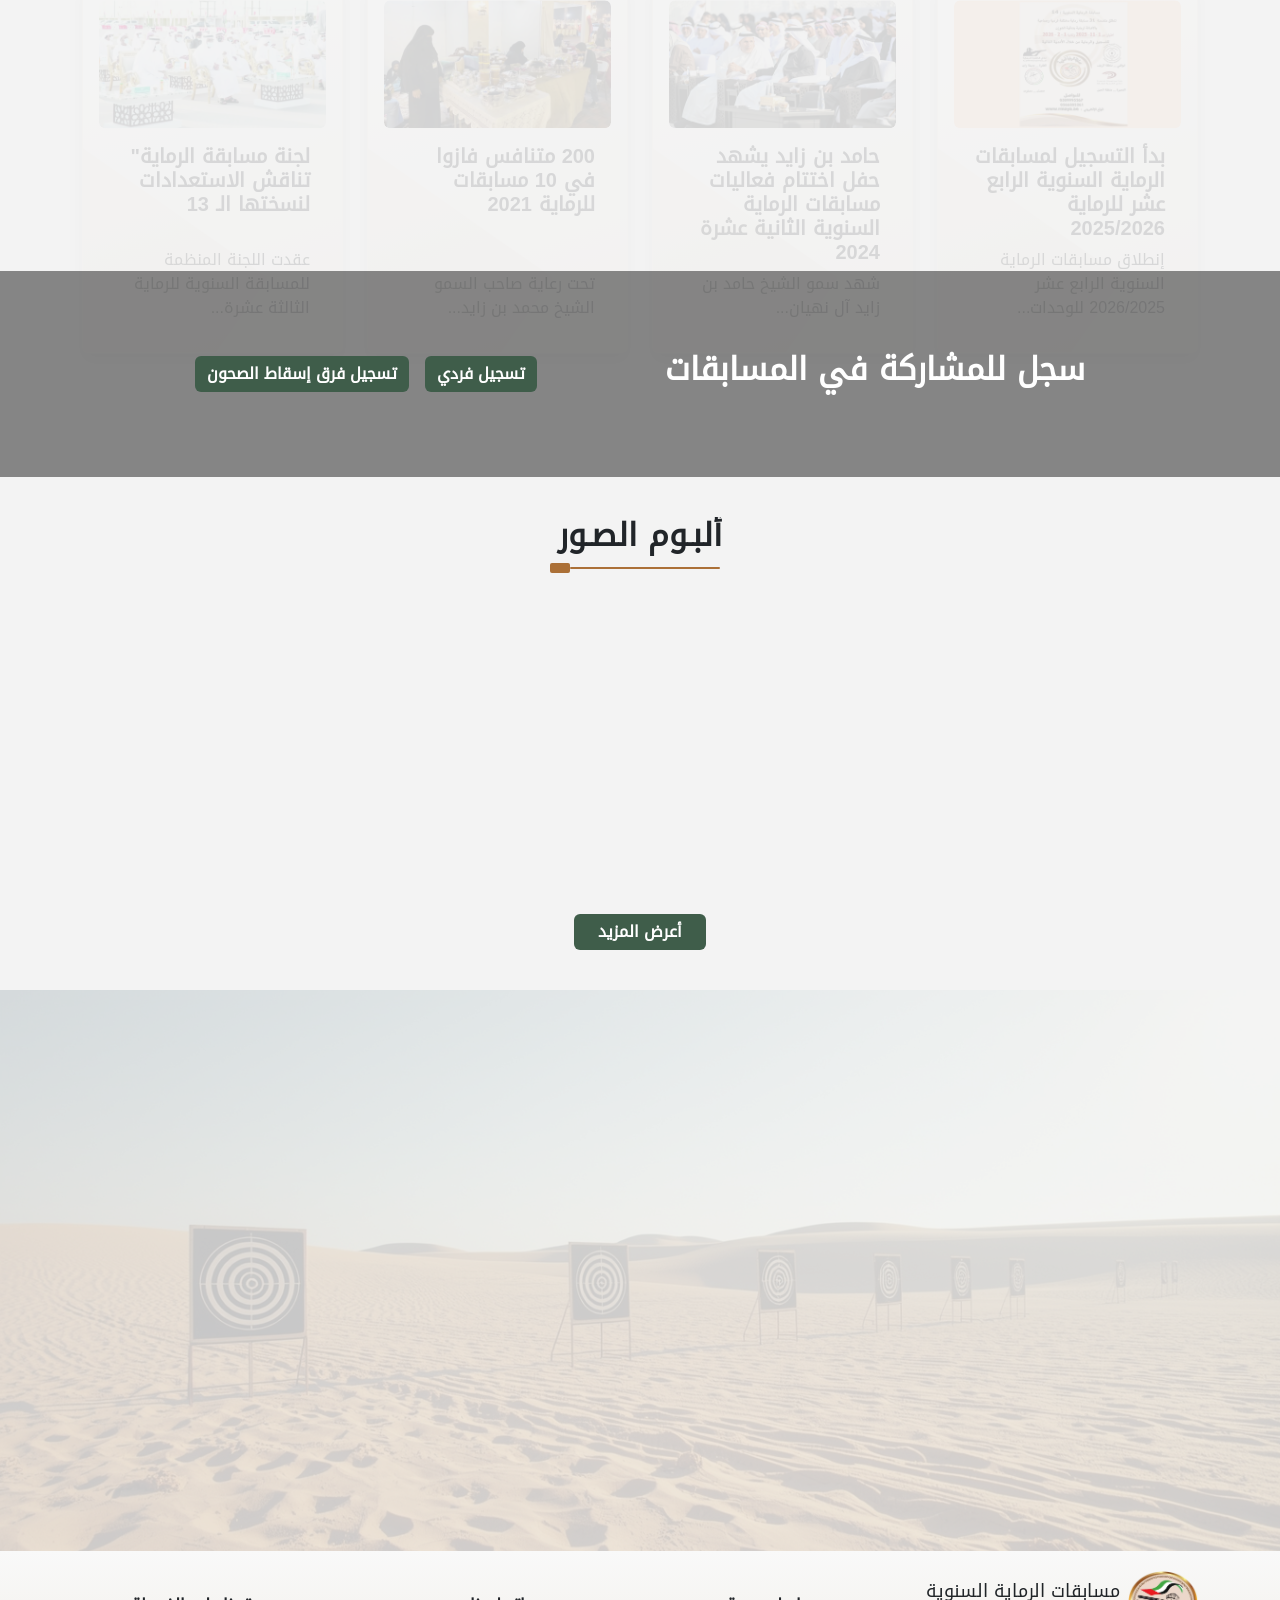
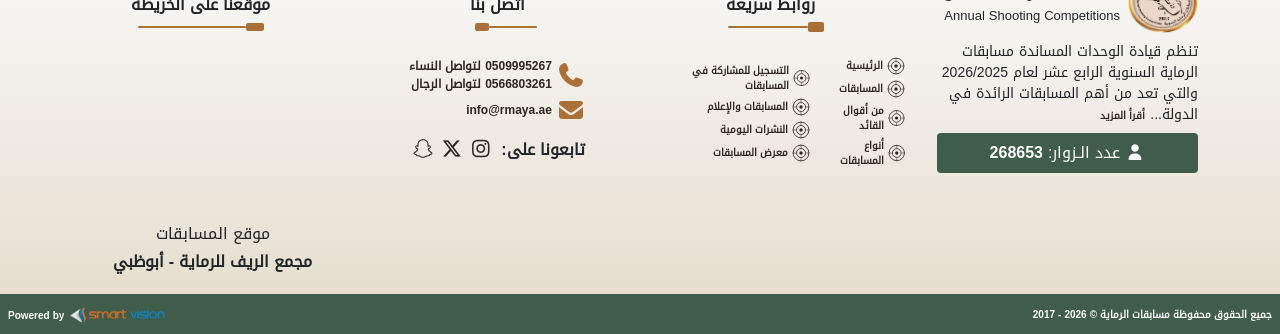
==== commit 69ce7c0b: "Change Events Card Transition" ====
--- a/index.html
+++ b/index.html
@@ -286,7 +286,7 @@
             </div>
         </section>
 
-
+<!--
         <section id="events-sec" class="events-section">
             <div class="container">
                 <div class="heading text-center mb-3">
@@ -320,7 +320,7 @@
                     </div>
                     <div class="col-12 col-md-6 col-lg-3">
                         <div class="card p-3 position-relative">
-                            <div class="overflow-hidden rounded z-3"><img src="imgs/hero-cards (2).webp" class="card-img-top rounded" alt="Events Section Image"></div>
+                            <div class="overflow-hidden rounded z-3"><img src="imgs/hero-cards (4).webp" class="card-img-top rounded" alt="Events Section Image"></div>
                             <h5 class="card-title fw-bold mt-2">حامد بن زايد يشهد حفل اختتام فعاليات مسابقات الرماية السنوية الثانية عشرة 2024</h5>
                             <div class="card-body d-flex flex-column justify-content-between">
                                 <p class="card-text">شهد سمو الشيخ حامد بن زايد آل نهيان...</p>
@@ -362,10 +362,10 @@
                     </div>
                     <div class="col-12 col-md-6 col-lg-3">
                         <div class="card p-3 position-relative">
-                            <div class="overflow-hidden rounded z-3"><img src="imgs/hero-cards (4).webp" class="card-img-top rounded" alt="Events Section Image"></div>
-                            <h5 class="card-title fw-bold mt-2">200 متنافس فازوا في 10 مسابقات للرماية 2021</h5>
+                            <div class="overflow-hidden rounded z-3"><img src="imgs/hero-cards (2).webp" class="card-img-top rounded" alt="Events Section Image"></div>
+                            <h5 class="card-title fw-bold mt-2">لجنة مسابقة الرماية" تناقش الاستعدادات لنسختها الـ 13</h5>
                             <div class="card-body d-flex flex-column justify-content-between">
-                                <p class="card-text">تحت رعاية صاحب السمو الشيخ محمد بن زايد...</p>
+                                <p class="card-text">عقدت اللجنة المنظمة للمسابقة السنوية للرماية الثالثة عشرة...</p>
                                 <div class="secondary-btn d-flex align-items-center">
                                     <a href="#" class="main-links card-link fw-bold">أقرأ المزيد</a>
                                     <svg width="22" height="22" viewBox="0 0 64 64" xmlns="http://www.w3.org/2000/svg" class="target-icon ms-2">
@@ -384,7 +384,117 @@
                 </div>
             </div>
         </section>
-
+  -->
+
+          <section id="events-sec" class="events-section">
+            <div class="container">
+                <div class="heading text-center mb-3">
+                    <h2 class="fw-bold position-relative mb-0">فعاليـات المسابقـات</h2>
+                    <svg width="270" height="24" viewBox="0 0 270 24" xmlns="http://www.w3.org/2000/svg">
+                        <rect x="10" y="11" width="210" height="2" rx="1" fill="#ab7037"/>
+                        <rect x="220" y="7" width="20" height="10" rx="2" fill="#ab7037"/>
+                    </svg>
+                </div>
+                <div class="row mb-5">
+                    <div class="col-12 col-md-6 col-lg-3">
+                        <div class="card p-3 position-relative">
+                            <div class="overflow-hidden rounded z-3"><img src="imgs/hero-cards (1).webp" class="card-img-top rounded" alt="Events Section Image"></div>
+                            <div class="card-body d-flex flex-column justify-content-between">
+                                <h5 class="card-title fw-bold">بدأ التسجيل لمسابقات الرماية السنوية الرابع عشر للرماية 2025/2026</h5>
+                                <p class="card-text">إنطلاق مسابقات الرماية السنوية الرابع عشر 2026/2025 للوحدات...</p>
+                            </div>
+                            <div class="secondary-btn d-flex align-items-center justify-content-center flex-column opacity-0">
+                                <h5 class="card-title text-white text-center fs-5 mb-3 px-3">بدأ التسجيل لمسابقات الرماية السنوية الرابع عشر للرماية 2025/2026</h5>
+                                <button class="btn main-btn overflow-hidden d-flex align-items-center justify-content-between border-0">
+                                    <a href="#" class="main-links card-link fw-bold text-white">أقرأ المزيد</a>
+                                    <svg width="22" height="22" viewBox="0 0 64 64" xmlns="http://www.w3.org/2000/svg" class="target-icon ms-2">
+                                        <circle cx="32" cy="32" r="28" stroke="white" stroke-width="3" fill="none"/>
+                                        <circle cx="32" cy="32" r="16" stroke="white" stroke-width="3" fill="none"/>
+                                        <circle cx="32" cy="32" r="6" fill="white"/>
+                                        <line x1="32" y1="2" x2="32" y2="14" stroke="white" stroke-width="2"/>
+                                        <line x1="32" y1="50" x2="32" y2="62" stroke="white" stroke-width="2"/>
+                                        <line x1="2" y1="32" x2="14" y2="32" stroke="white" stroke-width="2"/>
+                                        <line x1="50" y1="32" x2="62" y2="32" stroke="white" stroke-width="2"/>
+                                    </svg>
+                                </button>
+                            </div>
+                        </div>
+                    </div>
+                    <div class="col-12 col-md-6 col-lg-3">
+                        <div class="card p-3 position-relative">
+                            <div class="overflow-hidden rounded z-3"><img src="imgs/hero-cards (4).webp" class="card-img-top rounded" alt="Events Section Image"></div>
+                            <div class="card-body d-flex flex-column justify-content-between">
+                                <h5 class="card-title fw-bold">حامد بن زايد يشهد حفل اختتام فعاليات مسابقات الرماية السنوية الثانية عشرة 2024</h5>
+                                <p class="card-text">شهد سمو الشيخ حامد بن زايد آل نهيان...</p>
+                            </div>
+                            <div class="secondary-btn d-flex align-items-center justify-content-center flex-column opacity-0">
+                                <h5 class="card-title text-white text-center fs-5 mb-3 px-3">حامد بن زايد يشهد حفل اختتام فعاليات مسابقات الرماية السنوية الثانية عشرة 2024</h5>
+                                <button class="btn main-btn overflow-hidden d-flex align-items-center justify-content-between border-0">
+                                    <a href="#" class="main-links card-link fw-bold text-white">أقرأ المزيد</a>
+                                    <svg width="22" height="22" viewBox="0 0 64 64" xmlns="http://www.w3.org/2000/svg" class="target-icon ms-2">
+                                        <circle cx="32" cy="32" r="28" stroke="white" stroke-width="3" fill="none"/>
+                                        <circle cx="32" cy="32" r="16" stroke="white" stroke-width="3" fill="none"/>
+                                        <circle cx="32" cy="32" r="6" fill="white"/>
+                                        <line x1="32" y1="2" x2="32" y2="14" stroke="white" stroke-width="2"/>
+                                        <line x1="32" y1="50" x2="32" y2="62" stroke="white" stroke-width="2"/>
+                                        <line x1="2" y1="32" x2="14" y2="32" stroke="white" stroke-width="2"/>
+                                        <line x1="50" y1="32" x2="62" y2="32" stroke="white" stroke-width="2"/>
+                                    </svg>
+                                </button>
+                            </div>
+                        </div>
+                    </div>
+                    <div class="col-12 col-md-6 col-lg-3">
+                        <div class="card p-3 position-relative">
+                            <div class="overflow-hidden rounded z-3"><img src="imgs/hero-cards (3).webp" class="card-img-top rounded" alt="Events Section Image"></div>
+                            <div class="card-body d-flex flex-column justify-content-between">
+                                <h5 class="card-title fw-bold">200 متنافس فازوا في 10 مسابقات للرماية 2021</h5>
+                                <p class="card-text">تحت رعاية صاحب السمو الشيخ محمد بن زايد...</p>
+                            </div>
+                            <div class="secondary-btn d-flex align-items-center justify-content-center flex-column opacity-0">
+                                <h5 class="card-title text-white text-center fs-5 mb-3 px-3">200 متنافس فازوا في 10 مسابقات للرماية 2021</h5>
+                                <button class="btn main-btn overflow-hidden d-flex align-items-center justify-content-between border-0">
+                                    <a href="#" class="main-links card-link fw-bold text-white">أقرأ المزيد</a>
+                                    <svg width="22" height="22" viewBox="0 0 64 64" xmlns="http://www.w3.org/2000/svg" class="target-icon ms-2">
+                                        <circle cx="32" cy="32" r="28" stroke="white" stroke-width="3" fill="none"/>
+                                        <circle cx="32" cy="32" r="16" stroke="white" stroke-width="3" fill="none"/>
+                                        <circle cx="32" cy="32" r="6" fill="white"/>
+                                        <line x1="32" y1="2" x2="32" y2="14" stroke="white" stroke-width="2"/>
+                                        <line x1="32" y1="50" x2="32" y2="62" stroke="white" stroke-width="2"/>
+                                        <line x1="2" y1="32" x2="14" y2="32" stroke="white" stroke-width="2"/>
+                                        <line x1="50" y1="32" x2="62" y2="32" stroke="white" stroke-width="2"/>
+                                    </svg>
+                                </button>
+                            </div>
+                        </div>
+                    </div>
+                    <div class="col-12 col-md-6 col-lg-3">
+                        <div class="card p-3 position-relative">
+                            <div class="overflow-hidden rounded z-3"><img src="imgs/hero-cards (2).webp" class="card-img-top rounded" alt="Events Section Image"></div>
+                            <div class="card-body d-flex flex-column justify-content-between">
+                                <h5 class="card-title fw-bold">لجنة مسابقة الرماية" تناقش الاستعدادات لنسختها الـ 13</h5>
+                                <p class="card-text">عقدت اللجنة المنظمة للمسابقة السنوية للرماية الثالثة عشرة...</p>
+                            </div>
+                            <div class="secondary-btn d-flex align-items-center justify-content-center flex-column opacity-0">
+                                <h5 class="card-title text-white text-center fs-5 mb-3 px-3">لجنة مسابقة الرماية" تناقش الاستعدادات لنسختها الـ 13</h5>
+                                <button class="btn main-btn overflow-hidden d-flex align-items-center justify-content-between border-0">
+                                    <a href="#" class="main-links card-link fw-bold text-white">أقرأ المزيد</a>
+                                    <svg width="22" height="22" viewBox="0 0 64 64" xmlns="http://www.w3.org/2000/svg" class="target-icon ms-2">
+                                        <circle cx="32" cy="32" r="28" stroke="white" stroke-width="3" fill="none"/>
+                                        <circle cx="32" cy="32" r="16" stroke="white" stroke-width="3" fill="none"/>
+                                        <circle cx="32" cy="32" r="6" fill="white"/>
+                                        <line x1="32" y1="2" x2="32" y2="14" stroke="white" stroke-width="2"/>
+                                        <line x1="32" y1="50" x2="32" y2="62" stroke="white" stroke-width="2"/>
+                                        <line x1="2" y1="32" x2="14" y2="32" stroke="white" stroke-width="2"/>
+                                        <line x1="50" y1="32" x2="62" y2="32" stroke="white" stroke-width="2"/>
+                                    </svg>
+                                </button>
+                            </div>
+                        </div>
+                    </div>
+                </div>
+            </div>
+        </section>
 
         <section class="separator">
             <div class="container position-relative z-3 d-flex flex-column flex-md-row justify-content-evenly align-items-center gap-3">
--- a/css/main.css
+++ b/css/main.css
@@ -248,7 +248,7 @@
     background-size: 300% 300%;
     overflow: hidden;
     border: 1px solid var(--light-color);
-    height: auto;
+    height: 100%;
 }
 .events-section .card:hover {
     box-shadow: 0 1.5rem 2rem rgba(0, 0, 0, 0.175);
@@ -265,13 +265,39 @@
 .events-section .card:hover::before {
     transform: translate(-140px, 170px) rotate(20deg);
 }
+.events-section .card .card-img-top, .events-section .card .card-body {
+    transition-delay: 0.1s;
+}
 .events-section .card:hover .card-img-top {
     transform: scale(1.1);
+    filter: blur(3px);
+}
+.events-section .card:hover .card-body {
+    filter: blur(3px);
 }
 .events-section img {
     transition: 0.5s;
 }
-.events-section .card .card-body {
+.events-section .secondary-btn {
+    position: absolute;
+    z-index: 100;
+    width: 100%;
+    height: 0;
+    top: 0;
+    left: 50%;
+    transform: translateX(-50%);
+    background-color: #1c1a17e3;
+    transition: 0.5s;
+}
+.events-section .secondary-btn a, .events-section .secondary-btn svg {
+    position: relative;
+    z-index: 100;
+}
+.events-section .card:hover .secondary-btn {
+    opacity: 1 !important;
+    height: 100%;
+}
+/* .events-section .card .card-body {
     max-height: 0;
     opacity: 0;
     overflow: hidden;
@@ -285,7 +311,7 @@
 }
 .events-section .card h5 {
     height: 75px;
-}
+} */
 
 /* Separator */
 
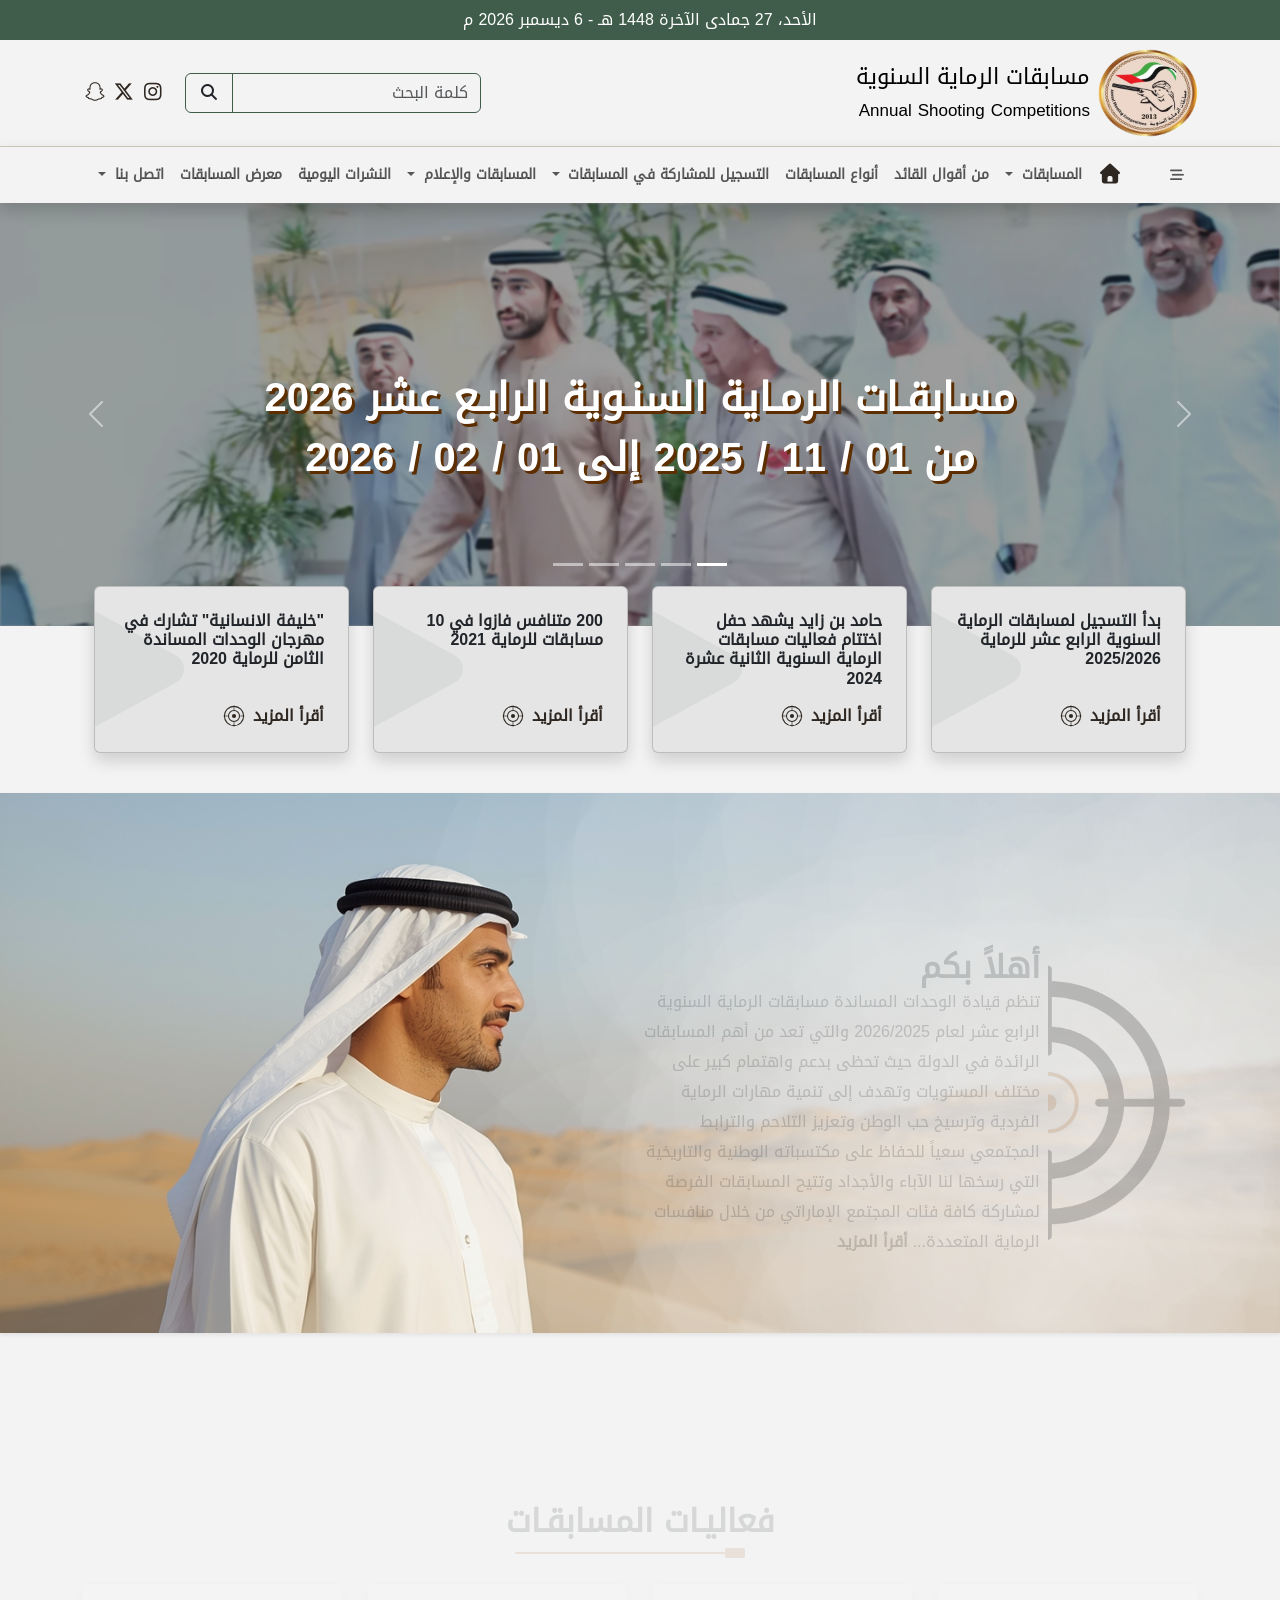
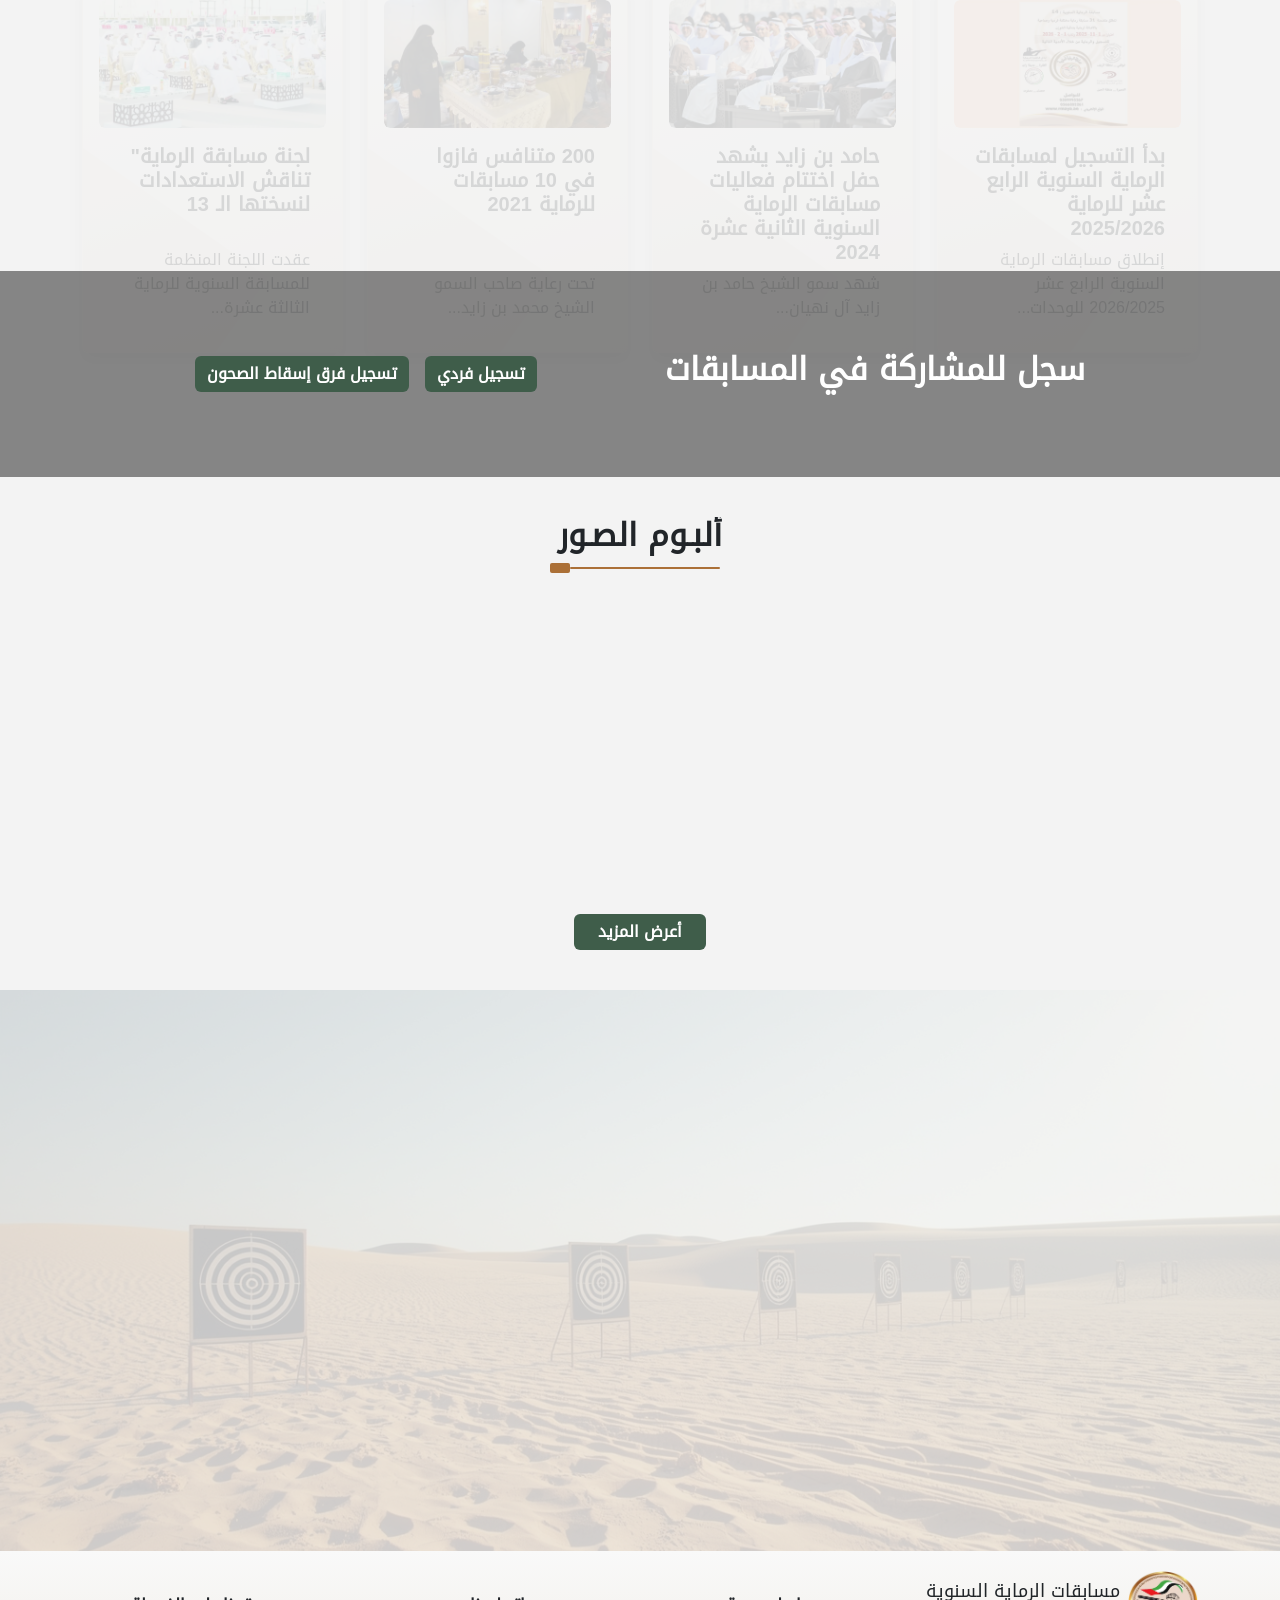
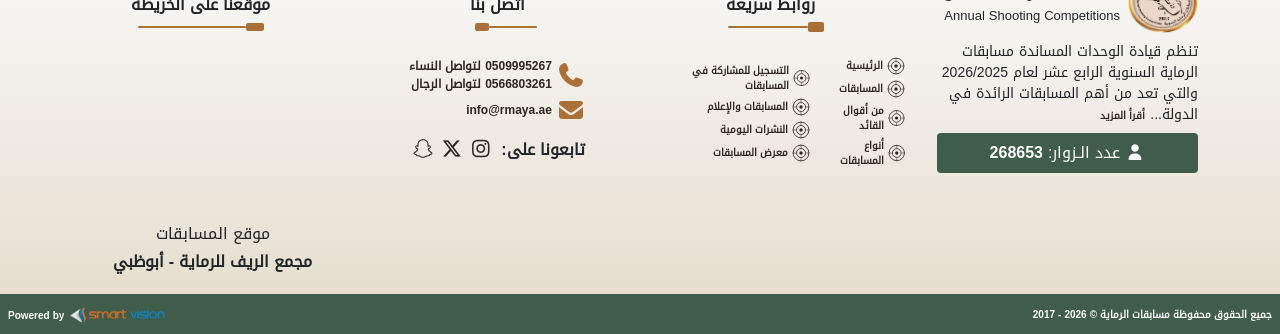
==== commit c0a5e1be: "Apply Improves on Main Menu Button on Small/Medium Screen" ====
--- a/index.html
+++ b/index.html
@@ -23,7 +23,7 @@
 
         <nav class="navbar navbar-expand-lg p-0 middle-menu position-relative">
             <div class="container position-relative py-1">
-                <a class="navbar-brand d-flex align-items-center" href="home.html">
+                <a class="navbar-brand d-flex align-items-center" href="index.html">
                     <img src="imgs/logo.webp" alt="شعار مسابقات الرماية السنوية" class="logo"/>
                     <p class="mb-0 ps-2">
                         <span class="d-block">مسابقات الرماية السنوية</span>
@@ -55,8 +55,9 @@
         
         <nav class="navbar navbar-expand-lg main-menu position-relative">
             <div class="container position-relative">
-                <button class="navbar-toggler" type="button" data-bs-toggle="collapse" data-bs-target="#navbarNavDropdown" aria-controls="navbarNavDropdown" aria-expanded="false" aria-label="Toggle navigation">
+                <button class="navbar-toggler d-flex border-0" type="button" data-bs-toggle="collapse" data-bs-target="#navbarNavDropdown" aria-controls="navbarNavDropdown" aria-expanded="false" aria-label="Toggle navigation">
                     <i class="fa-solid fa-bars-staggered navbar-fa-icon"></i>
+                    <i class="fa-solid fa-xmark"></i>
                 </button>
                 <div class="collapse navbar-collapse" id="navbarNavDropdown">
                     <ul class="navbar-nav mx-auto align-items-center">
@@ -286,107 +287,7 @@
             </div>
         </section>
 
-<!--
         <section id="events-sec" class="events-section">
-            <div class="container">
-                <div class="heading text-center mb-3">
-                    <h2 class="fw-bold position-relative mb-0">فعاليـات المسابقـات</h2>
-                    <svg width="270" height="24" viewBox="0 0 270 24" xmlns="http://www.w3.org/2000/svg">
-                        <rect x="10" y="11" width="210" height="2" rx="1" fill="#ab7037"/>
-                        <rect x="220" y="7" width="20" height="10" rx="2" fill="#ab7037"/>
-                    </svg>
-                </div>
-                <div class="row mb-5">
-                    <div class="col-12 col-md-6 col-lg-3">
-                        <div class="test card p-3 position-relative">
-                            <div class="overflow-hidden rounded z-3"><img src="imgs/hero-cards (1).webp" class="card-img-top rounded" alt="Events Section Image"></div>
-                            <h5 class="card-title fw-bold mt-2">بدأ التسجيل لمسابقات الرماية السنوية الرابع عشر للرماية 2025/2026</h5>
-                            <div class="card-body d-flex flex-column justify-content-between">
-                                <p class="card-text">إنطلاق مسابقات الرماية السنوية الرابع عشر 2026/2025 للوحدات...</p>
-                                <div class="secondary-btn d-flex align-items-center">
-                                    <a href="#" class="main-links card-link fw-bold">أقرأ المزيد</a>
-                                    <svg width="22" height="22" viewBox="0 0 64 64" xmlns="http://www.w3.org/2000/svg" class="target-icon ms-2">
-                                        <circle cx="32" cy="32" r="28" stroke="currentColor" stroke-width="3" fill="none"/>
-                                        <circle cx="32" cy="32" r="16" stroke="currentColor" stroke-width="3" fill="none"/>
-                                        <circle cx="32" cy="32" r="6" fill="currentColor"/>
-                                        <line x1="32" y1="2" x2="32" y2="14" stroke="currentColor" stroke-width="2"/>
-                                        <line x1="32" y1="50" x2="32" y2="62" stroke="currentColor" stroke-width="2"/>
-                                        <line x1="2" y1="32" x2="14" y2="32" stroke="currentColor" stroke-width="2"/>
-                                        <line x1="50" y1="32" x2="62" y2="32" stroke="currentColor" stroke-width="2"/>
-                                    </svg>
-                                </div>
-                            </div>
-                        </div>
-                    </div>
-                    <div class="col-12 col-md-6 col-lg-3">
-                        <div class="card p-3 position-relative">
-                            <div class="overflow-hidden rounded z-3"><img src="imgs/hero-cards (4).webp" class="card-img-top rounded" alt="Events Section Image"></div>
-                            <h5 class="card-title fw-bold mt-2">حامد بن زايد يشهد حفل اختتام فعاليات مسابقات الرماية السنوية الثانية عشرة 2024</h5>
-                            <div class="card-body d-flex flex-column justify-content-between">
-                                <p class="card-text">شهد سمو الشيخ حامد بن زايد آل نهيان...</p>
-                                <div class="secondary-btn d-flex align-items-center">
-                                    <a href="#" class="main-links card-link fw-bold">أقرأ المزيد</a>
-                                    <svg width="22" height="22" viewBox="0 0 64 64" xmlns="http://www.w3.org/2000/svg" class="target-icon ms-2">
-                                        <circle cx="32" cy="32" r="28" stroke="currentColor" stroke-width="3" fill="none"/>
-                                        <circle cx="32" cy="32" r="16" stroke="currentColor" stroke-width="3" fill="none"/>
-                                        <circle cx="32" cy="32" r="6" fill="currentColor"/>
-                                        <line x1="32" y1="2" x2="32" y2="14" stroke="currentColor" stroke-width="2"/>
-                                        <line x1="32" y1="50" x2="32" y2="62" stroke="currentColor" stroke-width="2"/>
-                                        <line x1="2" y1="32" x2="14" y2="32" stroke="currentColor" stroke-width="2"/>
-                                        <line x1="50" y1="32" x2="62" y2="32" stroke="currentColor" stroke-width="2"/>
-                                    </svg>
-                                </div>
-                            </div>
-                        </div>
-                    </div>
-                    <div class="col-12 col-md-6 col-lg-3">
-                        <div class="card p-3 position-relative">
-                            <div class="overflow-hidden rounded z-3"><img src="imgs/hero-cards (3).webp" class="card-img-top rounded" alt="Events Section Image"></div>
-                            <h5 class="card-title fw-bold mt-2">200 متنافس فازوا في 10 مسابقات للرماية 2021</h5>
-                            <div class="card-body d-flex flex-column justify-content-between">
-                                <p class="card-text">تحت رعاية صاحب السمو الشيخ محمد بن زايد...</p>
-                                <div class="secondary-btn d-flex align-items-center">
-                                    <a href="#" class="main-links card-link fw-bold">أقرأ المزيد</a>
-                                    <svg width="22" height="22" viewBox="0 0 64 64" xmlns="http://www.w3.org/2000/svg" class="target-icon ms-2">
-                                        <circle cx="32" cy="32" r="28" stroke="currentColor" stroke-width="3" fill="none"/>
-                                        <circle cx="32" cy="32" r="16" stroke="currentColor" stroke-width="3" fill="none"/>
-                                        <circle cx="32" cy="32" r="6" fill="currentColor"/>
-                                        <line x1="32" y1="2" x2="32" y2="14" stroke="currentColor" stroke-width="2"/>
-                                        <line x1="32" y1="50" x2="32" y2="62" stroke="currentColor" stroke-width="2"/>
-                                        <line x1="2" y1="32" x2="14" y2="32" stroke="currentColor" stroke-width="2"/>
-                                        <line x1="50" y1="32" x2="62" y2="32" stroke="currentColor" stroke-width="2"/>
-                                    </svg>
-                                </div>
-                            </div>
-                        </div>
-                    </div>
-                    <div class="col-12 col-md-6 col-lg-3">
-                        <div class="card p-3 position-relative">
-                            <div class="overflow-hidden rounded z-3"><img src="imgs/hero-cards (2).webp" class="card-img-top rounded" alt="Events Section Image"></div>
-                            <h5 class="card-title fw-bold mt-2">لجنة مسابقة الرماية" تناقش الاستعدادات لنسختها الـ 13</h5>
-                            <div class="card-body d-flex flex-column justify-content-between">
-                                <p class="card-text">عقدت اللجنة المنظمة للمسابقة السنوية للرماية الثالثة عشرة...</p>
-                                <div class="secondary-btn d-flex align-items-center">
-                                    <a href="#" class="main-links card-link fw-bold">أقرأ المزيد</a>
-                                    <svg width="22" height="22" viewBox="0 0 64 64" xmlns="http://www.w3.org/2000/svg" class="target-icon ms-2">
-                                        <circle cx="32" cy="32" r="28" stroke="currentColor" stroke-width="3" fill="none"/>
-                                        <circle cx="32" cy="32" r="16" stroke="currentColor" stroke-width="3" fill="none"/>
-                                        <circle cx="32" cy="32" r="6" fill="currentColor"/>
-                                        <line x1="32" y1="2" x2="32" y2="14" stroke="currentColor" stroke-width="2"/>
-                                        <line x1="32" y1="50" x2="32" y2="62" stroke="currentColor" stroke-width="2"/>
-                                        <line x1="2" y1="32" x2="14" y2="32" stroke="currentColor" stroke-width="2"/>
-                                        <line x1="50" y1="32" x2="62" y2="32" stroke="currentColor" stroke-width="2"/>
-                                    </svg>
-                                </div>
-                            </div>
-                        </div>
-                    </div>
-                </div>
-            </div>
-        </section>
-  -->
-
-          <section id="events-sec" class="events-section">
             <div class="container">
                 <div class="heading text-center mb-3">
                     <h2 class="fw-bold position-relative mb-0">فعاليـات المسابقـات</h2>
@@ -589,7 +490,7 @@
                 <div class="row position-relative">
                     <div class="logo-side col-12 col-md-6 col-lg-3">
                         <div class="position-relative">
-                            <a class="navbar-brand d-flex align-items-center" href="/home.html">
+                            <a class="navbar-brand d-flex align-items-center" href="/index.html">
                                 <img src="imgs/logo.webp" alt="شعار مسابقات الرماية السنوية" class="logo"/>
                                 <p class="mb-0 ps-2">
                                     <span class="d-block">مسابقات الرماية السنوية</span>
--- a/css/main.css
+++ b/css/main.css
@@ -142,8 +142,18 @@
 .navbar-toggler, .navbar-toggler:focus, .navbar-toggler:focus-visible, .navbar-toggler:focus-within, .navbar-toggler:active {
     box-shadow: none !important;
 }
-.navbar-fa-icon:hover {
-    color: var(--text-color);
+.navbar-toggler i {
+    font-size: 14px;
+    transition: opacity 0.3s;
+}
+.navbar-toggler i:last-child {
+    opacity: 0;
+}
+.navbar-toggler.open i:last-child {
+    opacity: 1;
+}
+.navbar-toggler.open i:first-child {
+    opacity: 0;
 }
 
 /* Hero Section */
@@ -297,21 +307,6 @@
     opacity: 1 !important;
     height: 100%;
 }
-/* .events-section .card .card-body {
-    max-height: 0;
-    opacity: 0;
-    overflow: hidden;
-    transition: max-height 1s ease, opacity 1s ease, transform 1s ease;
-    transform: translateY(20px);
-}
-.events-section .card:hover .card-body {
-    max-height: 500px;
-    opacity: 1;
-    transform: translateY(0);
-}
-.events-section .card h5 {
-    height: 75px;
-} */
 
 /* Separator */
 
@@ -486,6 +481,9 @@
     .middle-menu .navbar-brand span:nth-child(2) {
         font-size: 9px;
     }
+    .main-menu {
+        background-color: var(--main-color) !important;
+    }
     .main-menu ul {
         align-items: flex-start !important;
         position: absolute;
@@ -493,6 +491,8 @@
         width: 100%;
         left: 0;
         padding: 10px;
+        margin-top: 8px;
+        box-shadow: 0 0.5rem 0.5rem rgba(0, 0, 0, 0.15);
     }
     .main-menu > ul {
         height: 100vh;
@@ -503,9 +503,13 @@
     .main-menu .dropdown ul {
         box-shadow: 0 0.5rem 1rem rgba(0, 0, 0, 0.15);
     }
+    .navbar-toggler {
+        color: var(--light-color);
+        border-color: var(--light-color);
+    }
     /* Hero Section */
     .hero-section .content div {
-        top: 6%;
+        top: 11%;
         font-size: 12px;
         text-shadow: 1px 1px #5c2e00;
     }
@@ -520,6 +524,14 @@
     }
     .hero-cards-section .row {
         gap: 10px 0;
+    }
+    .hero-carousel .carousel-item img {
+        object-fit: cover;
+        height: 200px;
+    }
+    .carousel-control-next-icon, .carousel-control-prev-icon {
+        width: 1rem !important;
+        height: 1rem !important;
     }
     /* Welcome Section */
     .welcome-section {
@@ -633,6 +645,9 @@
     .main-menu .dropdown ul {
         box-shadow: 0 0.5rem 0.5rem rgba(0, 0, 0, 0.15);
     }
+    .navbar-fa-icon:hover {
+        color: var(--text-color);
+    }
     /* Hero Section */
     .hero-cards-section {
         margin-top: -20px;
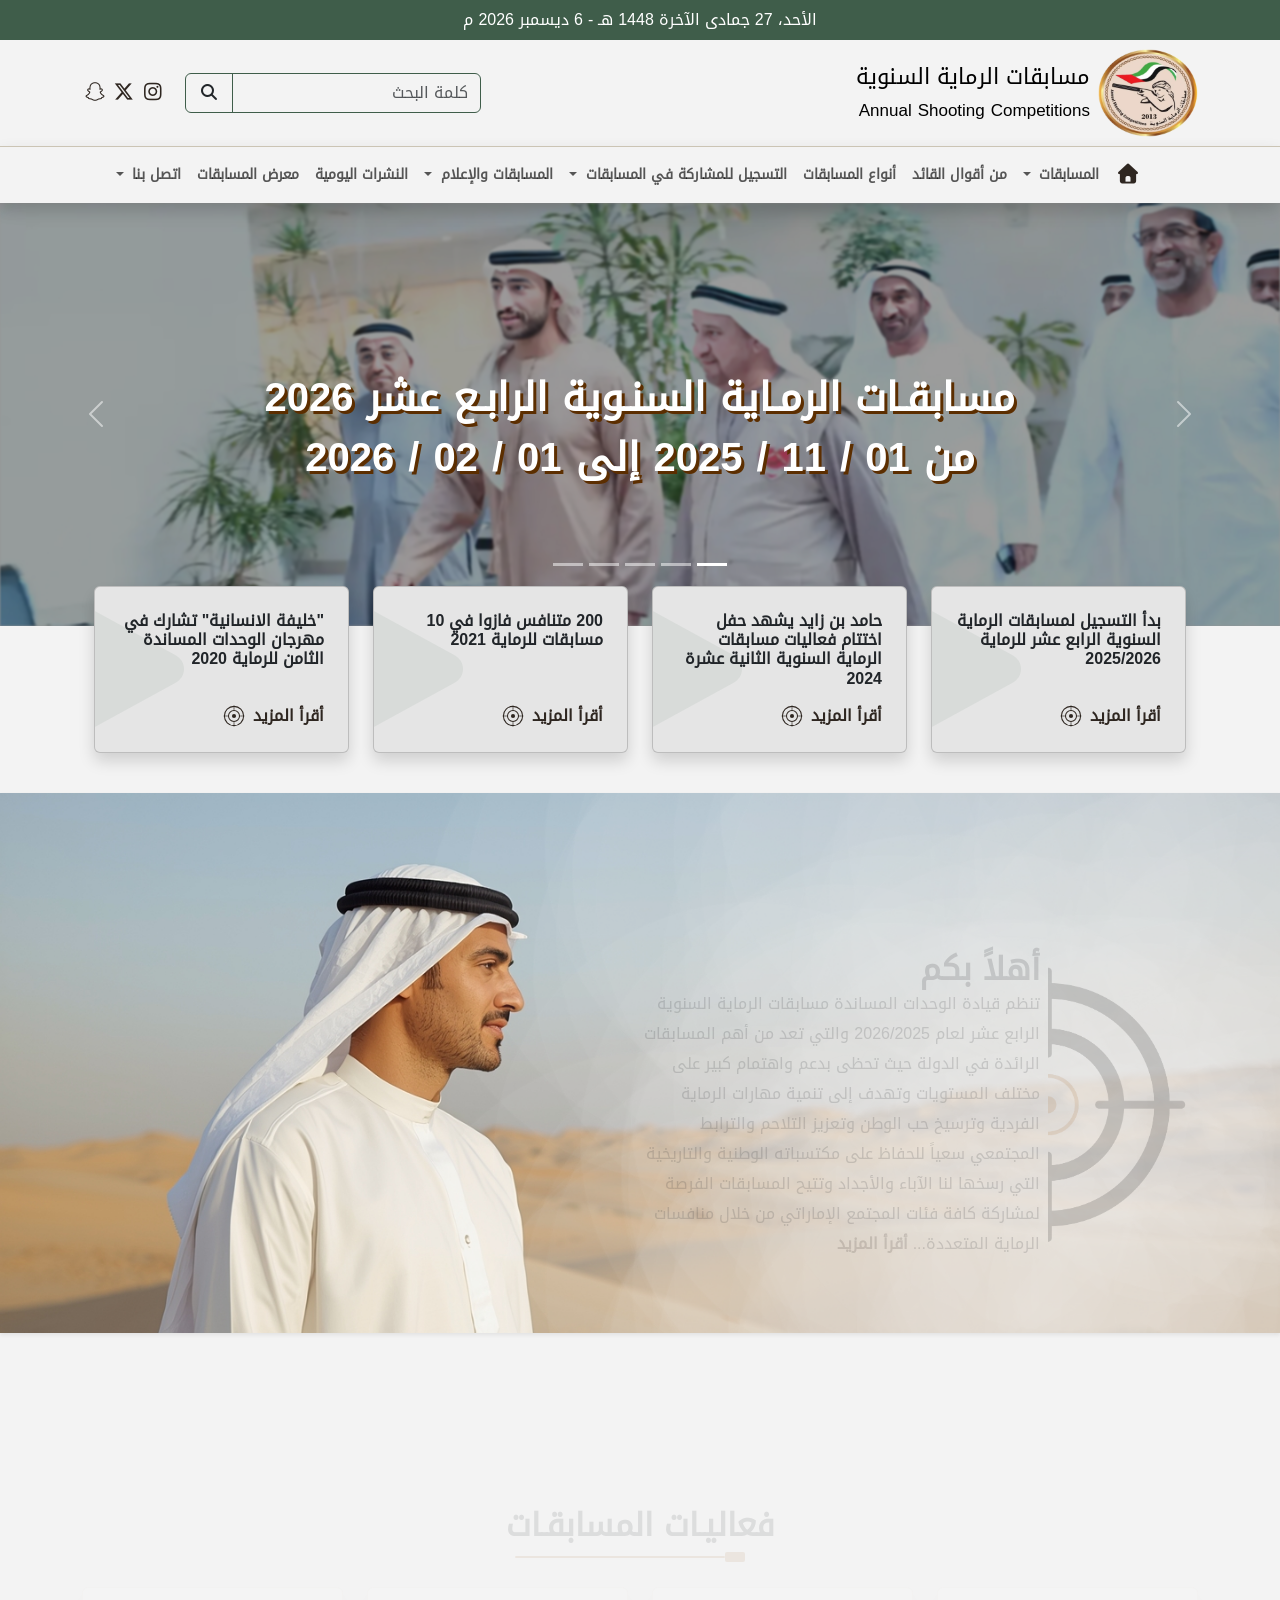
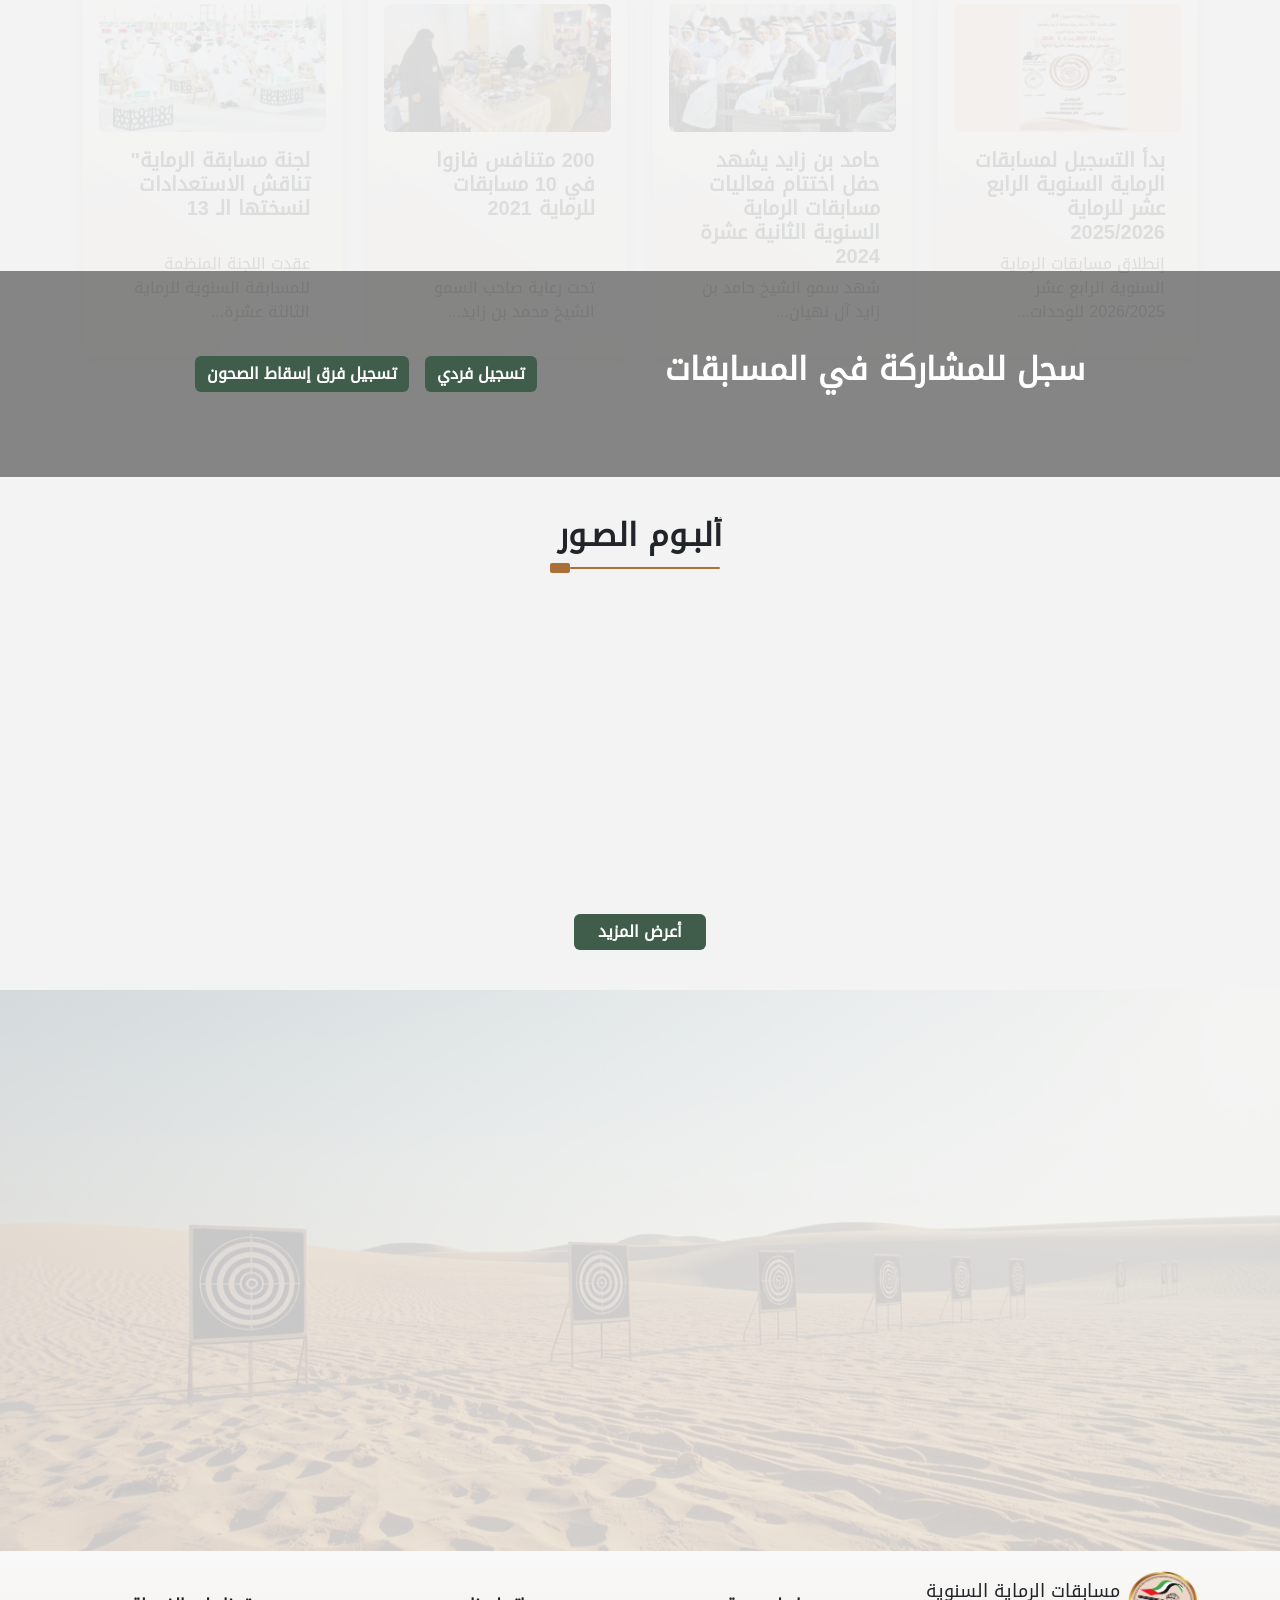
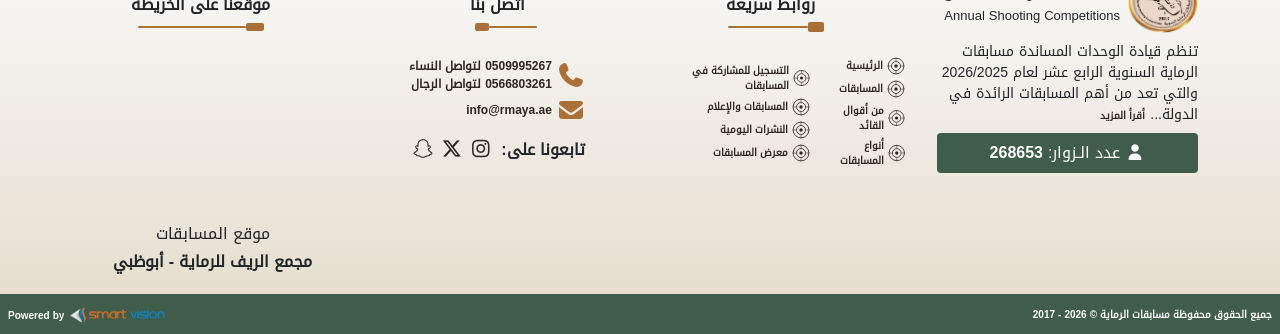
==== commit c1f076d5: "Apply Improves on Main Menu Button on Small/Medium Screen" ====
--- a/index.html
+++ b/index.html
@@ -56,8 +56,8 @@
         <nav class="navbar navbar-expand-lg main-menu position-relative">
             <div class="container position-relative">
                 <button class="navbar-toggler d-flex border-0" type="button" data-bs-toggle="collapse" data-bs-target="#navbarNavDropdown" aria-controls="navbarNavDropdown" aria-expanded="false" aria-label="Toggle navigation">
-                    <i class="fa-solid fa-bars-staggered navbar-fa-icon"></i>
-                    <i class="fa-solid fa-xmark"></i>
+                    <i class="fa-solid fa-bars-staggered navbar-fa-icon d-lg-none"></i>
+                    <i class="fa-solid fa-xmark d-lg-none"></i>
                 </button>
                 <div class="collapse navbar-collapse" id="navbarNavDropdown">
                     <ul class="navbar-nav mx-auto align-items-center">
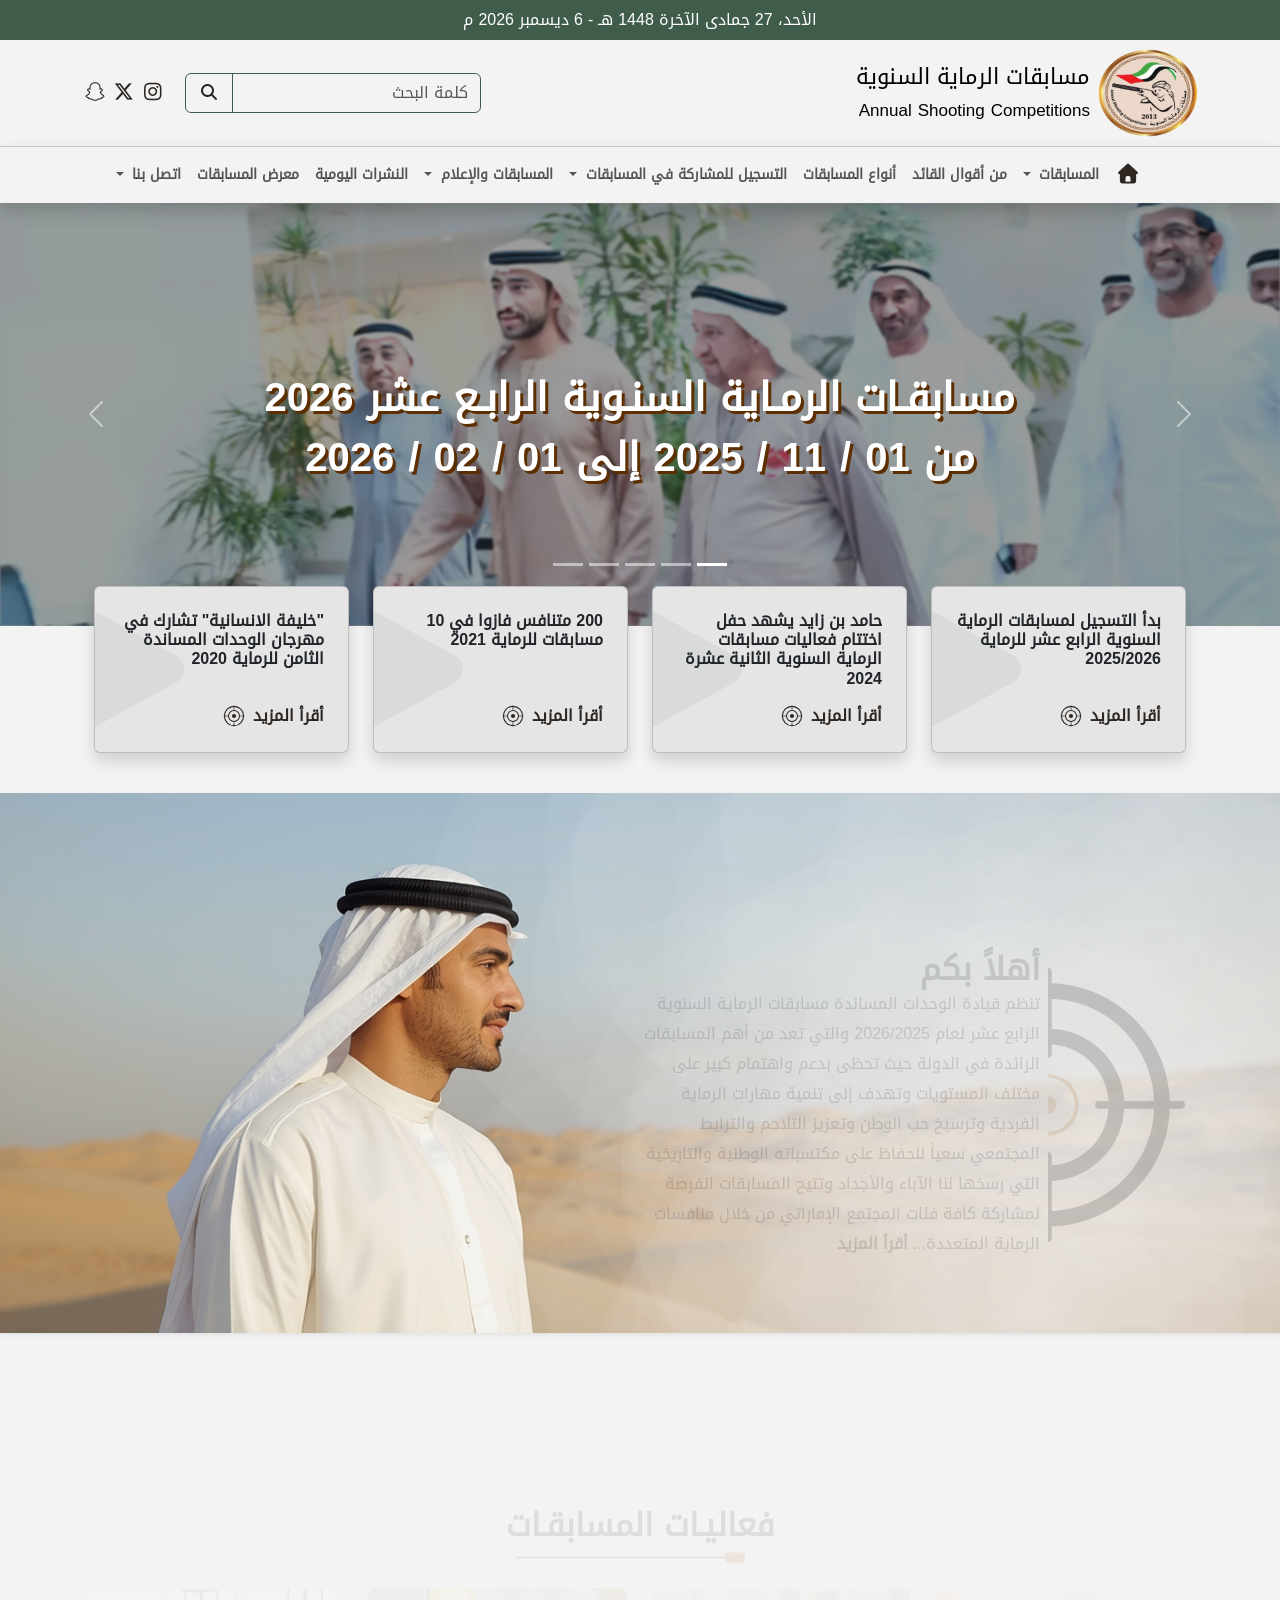
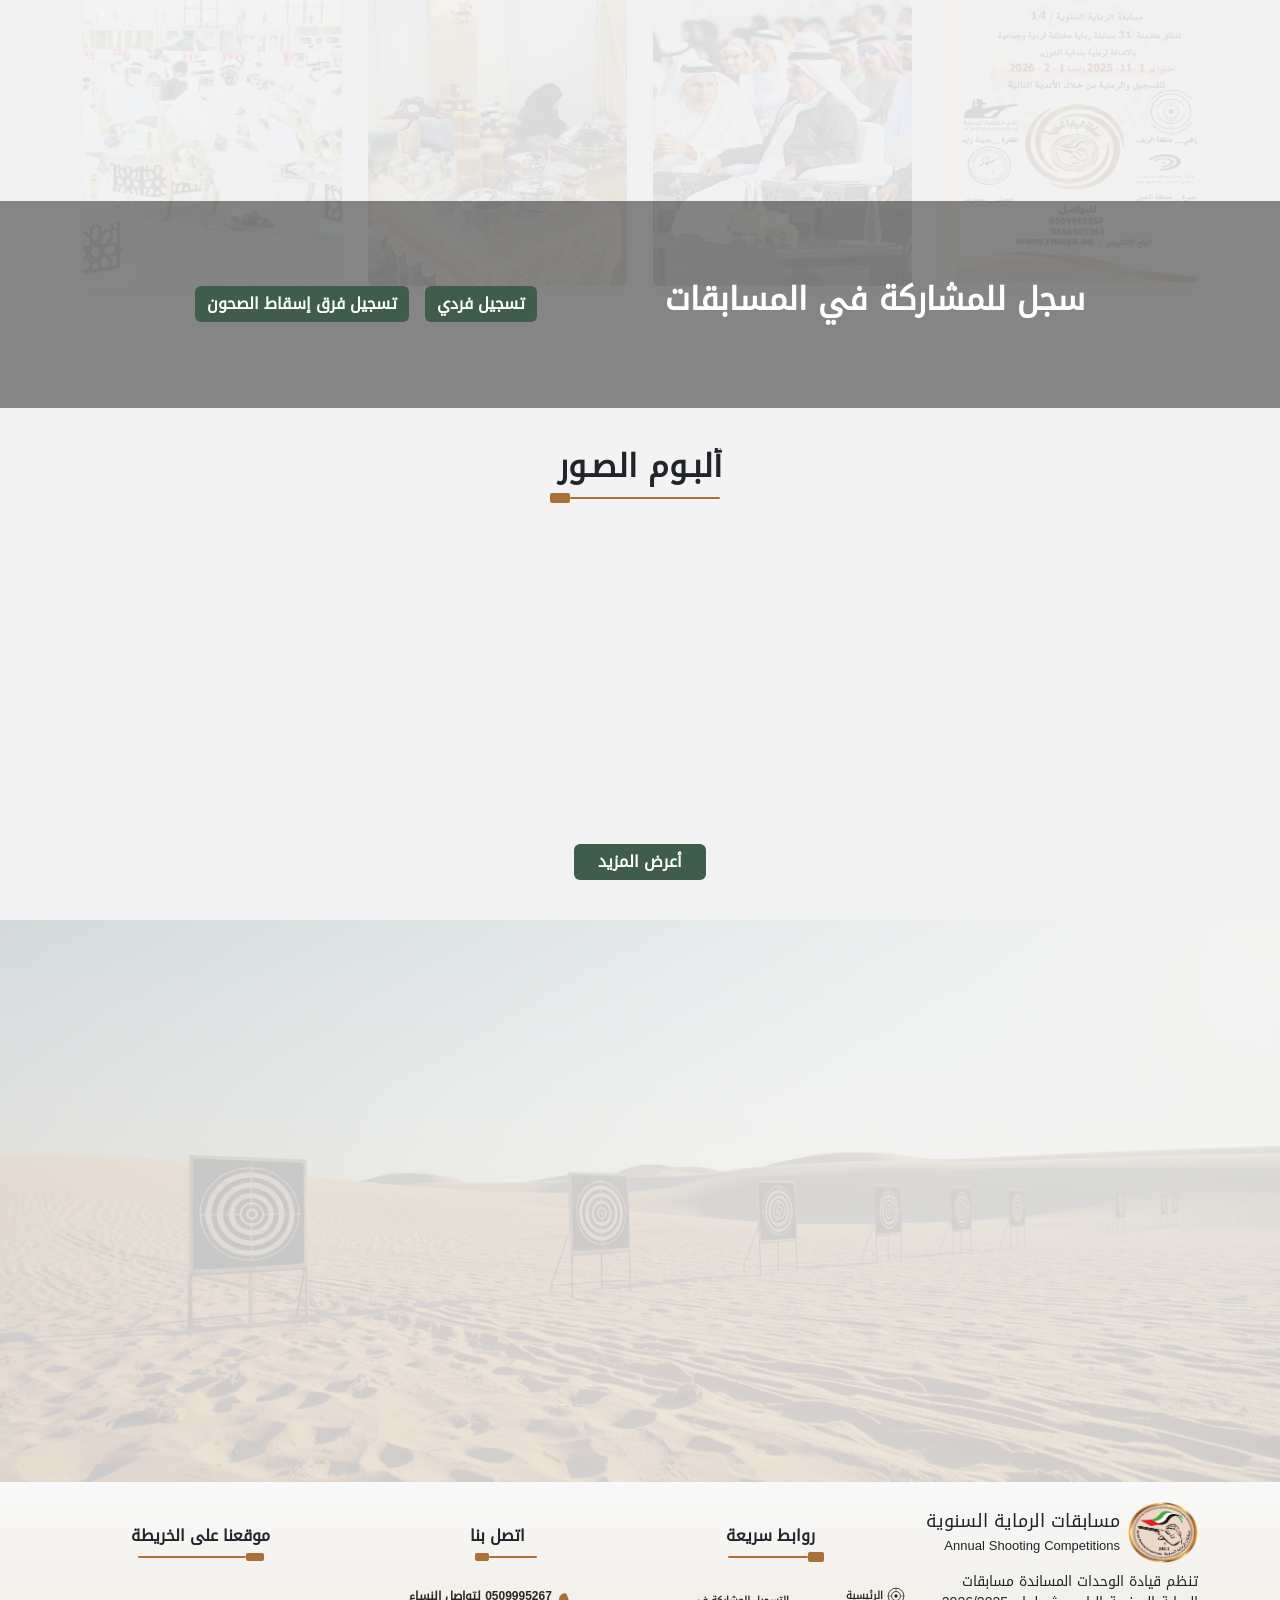
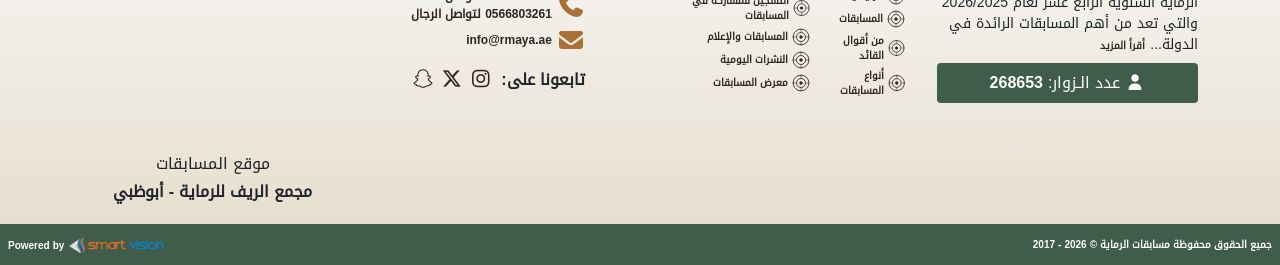
==== commit 1b5a9f71: "Apply Improves on Events Section Cards, Add Smart Vision Website Url to Copyright" ====
--- a/index.html
+++ b/index.html
@@ -34,7 +34,7 @@
                     <div id="navbarSupportedContent">
                         <form class="d-flex search-form rounded-2" role="search">
                             <input class="form-control bg-transparent rounded-0 border-0" type="search" placeholder="كلمة البحث" aria-label="Search"/>
-                            <button class="btn" type="submit"><i class="fa-solid fa-magnifying-glass"></i></button>
+                            <button class="btn search-btn rounded-0" type="submit"><i class="fa-solid fa-magnifying-glass"></i></button>
                         </form>
                     </div>
                     <ul class="navbar-nav social-icons flex-row gap-1">
@@ -298,15 +298,16 @@
                 </div>
                 <div class="row mb-5">
                     <div class="col-12 col-md-6 col-lg-3">
-                        <div class="card p-3 position-relative">
-                            <div class="overflow-hidden rounded z-3"><img src="imgs/hero-cards (1).webp" class="card-img-top rounded" alt="Events Section Image"></div>
-                            <div class="card-body d-flex flex-column justify-content-between">
-                                <h5 class="card-title fw-bold">بدأ التسجيل لمسابقات الرماية السنوية الرابع عشر للرماية 2025/2026</h5>
-                                <p class="card-text">إنطلاق مسابقات الرماية السنوية الرابع عشر 2026/2025 للوحدات...</p>
-                            </div>
-                            <div class="secondary-btn d-flex align-items-center justify-content-center flex-column opacity-0">
-                                <h5 class="card-title text-white text-center fs-5 mb-3 px-3">بدأ التسجيل لمسابقات الرماية السنوية الرابع عشر للرماية 2025/2026</h5>
-                                <button class="btn main-btn overflow-hidden d-flex align-items-center justify-content-between border-0">
+                        <div class="card position-relative d-flex justify-content-center align-items-center h-100">
+                            <div class="overflow-hidden rounded z-3 h-100">
+                                <img src="imgs/hero-cards (1).webp" class="card-img-top rounded h-100" alt="Events Section Image">
+                            </div>
+                            <div class="card-body p-3 text-white d-flex flex-column justify-content-center position-absolute h-100 text-center overflow-hidden">
+                                <div class="text">
+                                    <h5 class="card-title fw-bold mb-2">بدأ التسجيل لمسابقات الرماية السنوية الرابع عشر للرماية 2025/2026</h5>
+                                    <p class="card-text mb-4">إنطلاق مسابقات الرماية السنوية الرابع عشر 2026/2025 للوحدات...</p>
+                                </div>
+                                <button class="btn main-btn overflow-hidden d-flex align-items-center justify-content-between border-0 mx-auto">
                                     <a href="#" class="main-links card-link fw-bold text-white">أقرأ المزيد</a>
                                     <svg width="22" height="22" viewBox="0 0 64 64" xmlns="http://www.w3.org/2000/svg" class="target-icon ms-2">
                                         <circle cx="32" cy="32" r="28" stroke="white" stroke-width="3" fill="none"/>
@@ -322,15 +323,16 @@
                         </div>
                     </div>
                     <div class="col-12 col-md-6 col-lg-3">
-                        <div class="card p-3 position-relative">
-                            <div class="overflow-hidden rounded z-3"><img src="imgs/hero-cards (4).webp" class="card-img-top rounded" alt="Events Section Image"></div>
-                            <div class="card-body d-flex flex-column justify-content-between">
-                                <h5 class="card-title fw-bold">حامد بن زايد يشهد حفل اختتام فعاليات مسابقات الرماية السنوية الثانية عشرة 2024</h5>
-                                <p class="card-text">شهد سمو الشيخ حامد بن زايد آل نهيان...</p>
-                            </div>
-                            <div class="secondary-btn d-flex align-items-center justify-content-center flex-column opacity-0">
-                                <h5 class="card-title text-white text-center fs-5 mb-3 px-3">حامد بن زايد يشهد حفل اختتام فعاليات مسابقات الرماية السنوية الثانية عشرة 2024</h5>
-                                <button class="btn main-btn overflow-hidden d-flex align-items-center justify-content-between border-0">
+                        <div class="card position-relative d-flex justify-content-center align-items-center h-100">
+                            <div class="overflow-hidden rounded z-3 h-100">
+                                <img src="imgs/hero-cards (4).webp" class="card-img-top rounded h-100" alt="Events Section Image">
+                            </div>
+                            <div class="card-body p-3 text-white d-flex flex-column justify-content-center position-absolute h-100 text-center overflow-hidden">
+                                <div class="text">
+                                    <h5 class="card-title fw-bold mb-2">حامد بن زايد يشهد حفل اختتام فعاليات مسابقات الرماية السنوية الثانية عشرة 2024</h5>
+                                    <p class="card-text mb-4">شهد سمو الشيخ حامد بن زايد آل نهيان...</p>
+                                </div>
+                                <button class="btn main-btn overflow-hidden d-flex align-items-center justify-content-between border-0 mx-auto">
                                     <a href="#" class="main-links card-link fw-bold text-white">أقرأ المزيد</a>
                                     <svg width="22" height="22" viewBox="0 0 64 64" xmlns="http://www.w3.org/2000/svg" class="target-icon ms-2">
                                         <circle cx="32" cy="32" r="28" stroke="white" stroke-width="3" fill="none"/>
@@ -346,15 +348,16 @@
                         </div>
                     </div>
                     <div class="col-12 col-md-6 col-lg-3">
-                        <div class="card p-3 position-relative">
-                            <div class="overflow-hidden rounded z-3"><img src="imgs/hero-cards (3).webp" class="card-img-top rounded" alt="Events Section Image"></div>
-                            <div class="card-body d-flex flex-column justify-content-between">
-                                <h5 class="card-title fw-bold">200 متنافس فازوا في 10 مسابقات للرماية 2021</h5>
-                                <p class="card-text">تحت رعاية صاحب السمو الشيخ محمد بن زايد...</p>
-                            </div>
-                            <div class="secondary-btn d-flex align-items-center justify-content-center flex-column opacity-0">
-                                <h5 class="card-title text-white text-center fs-5 mb-3 px-3">200 متنافس فازوا في 10 مسابقات للرماية 2021</h5>
-                                <button class="btn main-btn overflow-hidden d-flex align-items-center justify-content-between border-0">
+                        <div class="card position-relative d-flex justify-content-center align-items-center h-100">
+                            <div class="overflow-hidden rounded z-3 h-100">
+                                <img src="imgs/hero-cards (3).webp" class="card-img-top rounded h-100" alt="Events Section Image">
+                            </div>
+                            <div class="card-body p-3 text-white d-flex flex-column justify-content-center position-absolute h-100 text-center overflow-hidden">
+                                <div class="text">
+                                    <h5 class="card-title fw-bold mb-2">200 متنافس فازوا في 10 مسابقات للرماية 2021</h5>
+                                    <p class="card-text mb-4">تحت رعاية صاحب السمو الشيخ محمد بن زايد...</p>
+                                </div>
+                                <button class="btn main-btn overflow-hidden d-flex align-items-center justify-content-between border-0 mx-auto">
                                     <a href="#" class="main-links card-link fw-bold text-white">أقرأ المزيد</a>
                                     <svg width="22" height="22" viewBox="0 0 64 64" xmlns="http://www.w3.org/2000/svg" class="target-icon ms-2">
                                         <circle cx="32" cy="32" r="28" stroke="white" stroke-width="3" fill="none"/>
@@ -370,15 +373,16 @@
                         </div>
                     </div>
                     <div class="col-12 col-md-6 col-lg-3">
-                        <div class="card p-3 position-relative">
-                            <div class="overflow-hidden rounded z-3"><img src="imgs/hero-cards (2).webp" class="card-img-top rounded" alt="Events Section Image"></div>
-                            <div class="card-body d-flex flex-column justify-content-between">
-                                <h5 class="card-title fw-bold">لجنة مسابقة الرماية" تناقش الاستعدادات لنسختها الـ 13</h5>
-                                <p class="card-text">عقدت اللجنة المنظمة للمسابقة السنوية للرماية الثالثة عشرة...</p>
-                            </div>
-                            <div class="secondary-btn d-flex align-items-center justify-content-center flex-column opacity-0">
-                                <h5 class="card-title text-white text-center fs-5 mb-3 px-3">لجنة مسابقة الرماية" تناقش الاستعدادات لنسختها الـ 13</h5>
-                                <button class="btn main-btn overflow-hidden d-flex align-items-center justify-content-between border-0">
+                        <div class="card position-relative d-flex justify-content-center align-items-center h-100">
+                            <div class="overflow-hidden rounded z-3 h-100">
+                                <img src="imgs/hero-cards (2).webp" class="card-img-top rounded h-100" alt="Events Section Image">
+                            </div>
+                            <div class="card-body p-3 text-white d-flex flex-column justify-content-center position-absolute h-100 text-center overflow-hidden">
+                                <div class="text">
+                                    <h5 class="card-title fw-bold mb-2">لجنة مسابقة الرماية" تناقش الاستعدادات لنسختها الـ13 </h5>
+                                    <p class="card-text mb-4">عقدت اللجنة المنظمة للمسابقة السنوية للرماية الثالثة عشرة...</p>
+                                </div>
+                                <button class="btn main-btn overflow-hidden d-flex align-items-center justify-content-between border-0 mx-auto">
                                     <a href="#" class="main-links card-link fw-bold text-white">أقرأ المزيد</a>
                                     <svg width="22" height="22" viewBox="0 0 64 64" xmlns="http://www.w3.org/2000/svg" class="target-icon ms-2">
                                         <circle cx="32" cy="32" r="28" stroke="white" stroke-width="3" fill="none"/>
@@ -464,18 +468,23 @@
                     </svg>
                 </div>
                 <div class="row">
-                    <div class="col-12 col-md-6 col-lg-4">
-                        <div class="card p-3 h-100 bg-transparent position-relative shadow">
+                    <div class="col-12 col-md-6 col-lg-3">
+                        <div class="card p-3 h-100 bg-transparent position-relative shadow overflow-hidden">
                             <iframe height="315" src="https://www.youtube.com/embed/ZxsfYLXj51A?si=f53QCHosxaBDPCEc" title="YouTube video player" frameborder="0" allow="accelerometer; autoplay; clipboard-write; encrypted-media; gyroscope; picture-in-picture; web-share" referrerpolicy="strict-origin-when-cross-origin" allowfullscreen></iframe>                    <!-- <div class="overflow-hidden rounded z-3"><img src="imgs/hero-cards (1).webp" class="card-img-top rounded" alt="..."></div> -->
                         </div>
                     </div>
-                    <div class="col-12 col-md-6 col-lg-4">
-                        <div class="card p-3 h-100 bg-transparent position-relative shadow">
+                    <div class="col-12 col-md-6 col-lg-3">
+                        <div class="card p-3 h-100 bg-transparent position-relative shadow overflow-hidden">
                             <iframe height="315" src="https://www.youtube.com/embed/1zzSuQbjLDs?si=7qev3IhitfnTaaqL" title="YouTube video player" frameborder="0" allow="accelerometer; autoplay; clipboard-write; encrypted-media; gyroscope; picture-in-picture; web-share" referrerpolicy="strict-origin-when-cross-origin" allowfullscreen></iframe>                    
                         </div>
                     </div>
-                    <div class="col-12 col-md-6 col-lg-4">
-                        <div class="card p-3 h-100 bg-transparent position-relative shadow">
+                    <div class="col-12 col-md-6 col-lg-3">
+                        <div class="card p-3 h-100 bg-transparent position-relative shadow overflow-hidden">
+                            <iframe height="315" src="https://www.youtube.com/embed/XDn6ta0lrMk?si=5ZOcXapLBLgOpRLc" title="YouTube video player" frameborder="0" allow="accelerometer; autoplay; clipboard-write; encrypted-media; gyroscope; picture-in-picture; web-share" referrerpolicy="strict-origin-when-cross-origin" allowfullscreen></iframe>                    
+                        </div>
+                    </div>
+                    <div class="col-12 col-md-6 col-lg-3">
+                        <div class="card p-3 h-100 bg-transparent position-relative shadow overflow-hidden">
                             <iframe height="315" src="https://www.youtube.com/embed/XDn6ta0lrMk?si=5ZOcXapLBLgOpRLc" title="YouTube video player" frameborder="0" allow="accelerometer; autoplay; clipboard-write; encrypted-media; gyroscope; picture-in-picture; web-share" referrerpolicy="strict-origin-when-cross-origin" allowfullscreen></iframe>                    
                         </div>
                     </div>
@@ -697,7 +706,8 @@
             <div class="copyright position-relative text-white p-2 fw-bold d-flex justify-content-between align-items-center">
                 <p class="mb-0 d-inline">جميع الحقوق محفوظة مسابقات الرماية <span class="copyright-year"></span></p>
                 <p class="mb-0 d-inline">
-                    <img src="imgs/logo_4.png" alt="Smart Vision Logo" class="me-1"/>Powered by
+                    <a href="https://esmart-vision.com" target="_blank"><img src="imgs/logo_4.png" alt="Smart Vision Logo"/></a>
+                    Powered by
                 </p>
             </div>
         </footer>
--- a/css/main.css
+++ b/css/main.css
@@ -53,7 +53,7 @@
     z-index: 1;
     transition: 0.5s;
 }
-.main-btn span {
+.main-btn span, .main-btn a, .main-btn svg {
     position: relative;
     z-index: 5;
 }
@@ -70,6 +70,7 @@
 }
 .card:hover .target-icon {
     transform: scale(1.2);
+    color: var(--main-color);
 }
 .rotated-heading-icon {
     transform: scaleX(-1);
@@ -96,7 +97,7 @@
     color: var(--text-color);
 }
 .social-icons li i:hover {
-    color: var(--text-color) !important;
+    color: #ab7037 !important;
 }
 .search-form {
     background-color: #f3f3f3;
@@ -108,6 +109,9 @@
 .search-form input:focus {
     outline: none !important;
     box-shadow: none !important;
+}
+.middle-menu .search-btn:hover i {
+    color: #ab7037;
 }
 .main-menu, .middle-menu {
     background-color: #f3f3f3;
@@ -246,11 +250,13 @@
 
 /* Events Section */
 
-
 .events-section {
     margin: 40px 0;
     transform: translateY(150px);
     opacity: 0;
+}
+.events-section .row > div {
+    height: 300px;
 }
 .events-section .card {
     box-shadow: 0 0.5rem 1rem rgba(0, 0, 0, 0.175);
@@ -258,54 +264,47 @@
     background-size: 300% 300%;
     overflow: hidden;
     border: 1px solid var(--light-color);
-    height: 100%;
+}
+.events-section .card .card-img-top {
+    object-fit: cover;
+    object-position: center center;
+}
+.events-section .card-body {
+    z-index: 100;
+    background-color: #1c1a17e3;
+    opacity: 0;
+    transition: opacity 0.5s;
+}
+.events-section .card-body .text {
+    transform: translateY(-300px);
+    transition: transform 0.5s;
+}
+.events-section .card-body h5 {
+    font-size: 16px;
+}
+.events-section .card-body p {
+    font-size: 12px;
+    color: #ffffffb0;
+}
+.events-section .card-body button {
+    width: fit-content;
+    transform: translateY(300px);
+    transition: 0.5s;
 }
 .events-section .card:hover {
-    box-shadow: 0 1.5rem 2rem rgba(0, 0, 0, 0.175);
-}
-.events-section .card::before {
-    position: absolute;
-    content: '';
-    width: 100%;
-    height: 100%;
-    background-color: #ab703712;
-    transform: translate(-140px, 170px) rotate(35deg);
-    transition: 0.5s;
-}
-.events-section .card:hover::before {
-    transform: translate(-140px, 170px) rotate(20deg);
-}
-.events-section .card .card-img-top, .events-section .card .card-body {
-    transition-delay: 0.1s;
+    box-shadow: 0 1rem 1.5rem rgba(0, 0, 0, 0.315);
 }
 .events-section .card:hover .card-img-top {
-    transform: scale(1.1);
     filter: blur(3px);
 }
 .events-section .card:hover .card-body {
-    filter: blur(3px);
-}
-.events-section img {
-    transition: 0.5s;
-}
-.events-section .secondary-btn {
-    position: absolute;
-    z-index: 100;
-    width: 100%;
-    height: 0;
-    top: 0;
-    left: 50%;
-    transform: translateX(-50%);
-    background-color: #1c1a17e3;
-    transition: 0.5s;
-}
-.events-section .secondary-btn a, .events-section .secondary-btn svg {
-    position: relative;
-    z-index: 100;
-}
-.events-section .card:hover .secondary-btn {
-    opacity: 1 !important;
-    height: 100%;
+    opacity: 1;
+}
+.events-section .card:hover .card-body .text {
+    transform: translateY(0);
+}
+.events-section .card:hover .card-body button {
+    transform: translateY(0);
 }
 
 /* Separator */
@@ -347,7 +346,7 @@
     border-radius: 6px;
 }
 .swiper .swiper-slide img:hover {
-    box-shadow: 0 1rem 1.5rem rgba(0, 0, 0, 0.15) !important;
+    box-shadow: 0 1rem 1.5rem rgba(0, 0, 0, 0.315) !important;
 }
 .swiper-pagination-bullet-active {
     background-color: var(--main-color);
@@ -381,6 +380,15 @@
     position: relative;
     z-index: 10;
 }
+.videos-section .container .card:hover {
+    box-shadow: 0 1rem 1.5rem rgba(0, 0, 0, 0.315) !important;
+}
+.videos-section .container .card iframe {
+    transition: transform 0.2s;
+}
+.videos-section .container .card:hover iframe {
+    transform: scale(1.02);
+}
 
 /* Footer */
 
@@ -448,7 +456,7 @@
     right: 50px;
 }
 .scroll-to-top:hover {
-    background-color: var(--main-color);
+    background-color: #ab7037;
 }
 
 
@@ -458,7 +466,7 @@
     transform: scale(1);
   }
   100% {
-    transform: scale(1.2);
+    transform: scale(1.3);
   }
 }
 
@@ -557,7 +565,7 @@
     }
     /* Events Section */
     .events-section .row {
-        gap: 10px 0;
+        gap: 16px 0;
     }
     /* Separator */
     .separator h2 {
@@ -689,7 +697,7 @@
     }
     /* Events Section */
     .events-section .row {
-        gap: 10px 0;
+        gap: 16px 0;
     }
     /* Separator */
     .separator h2 {
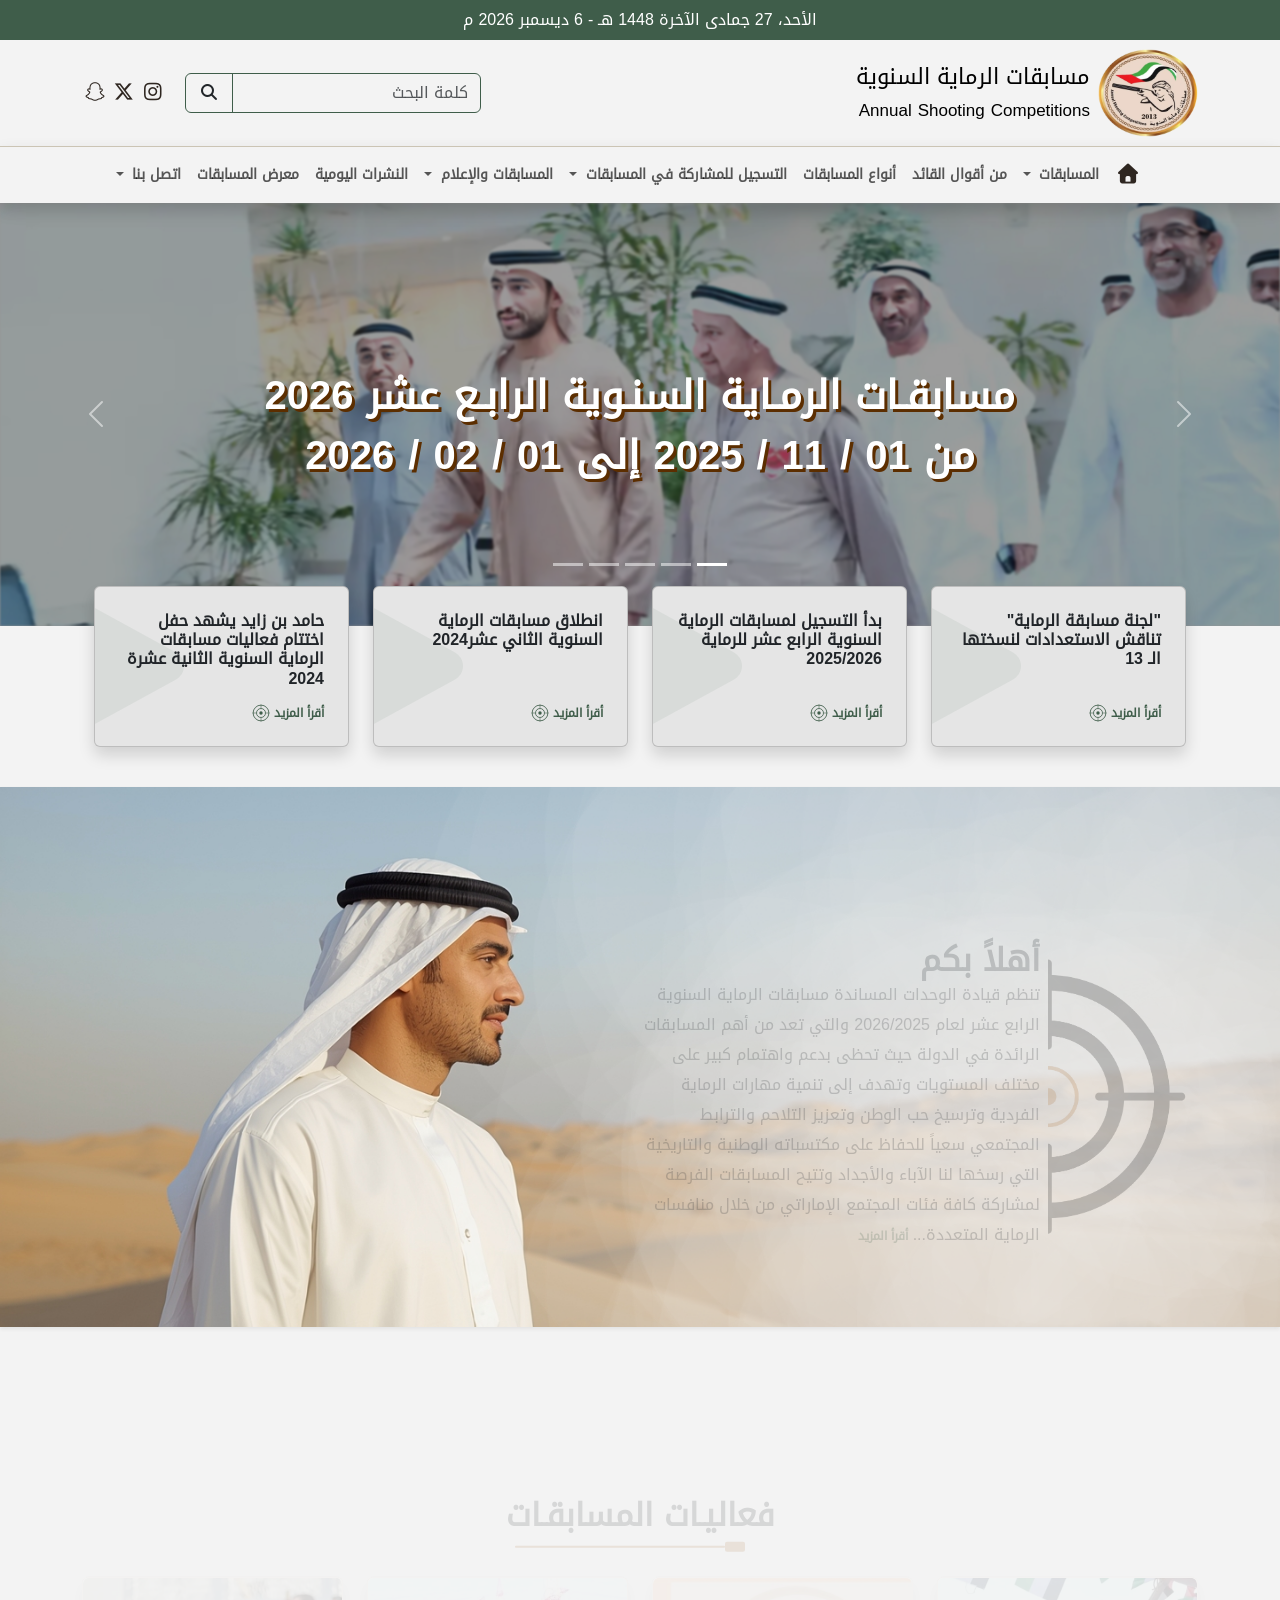
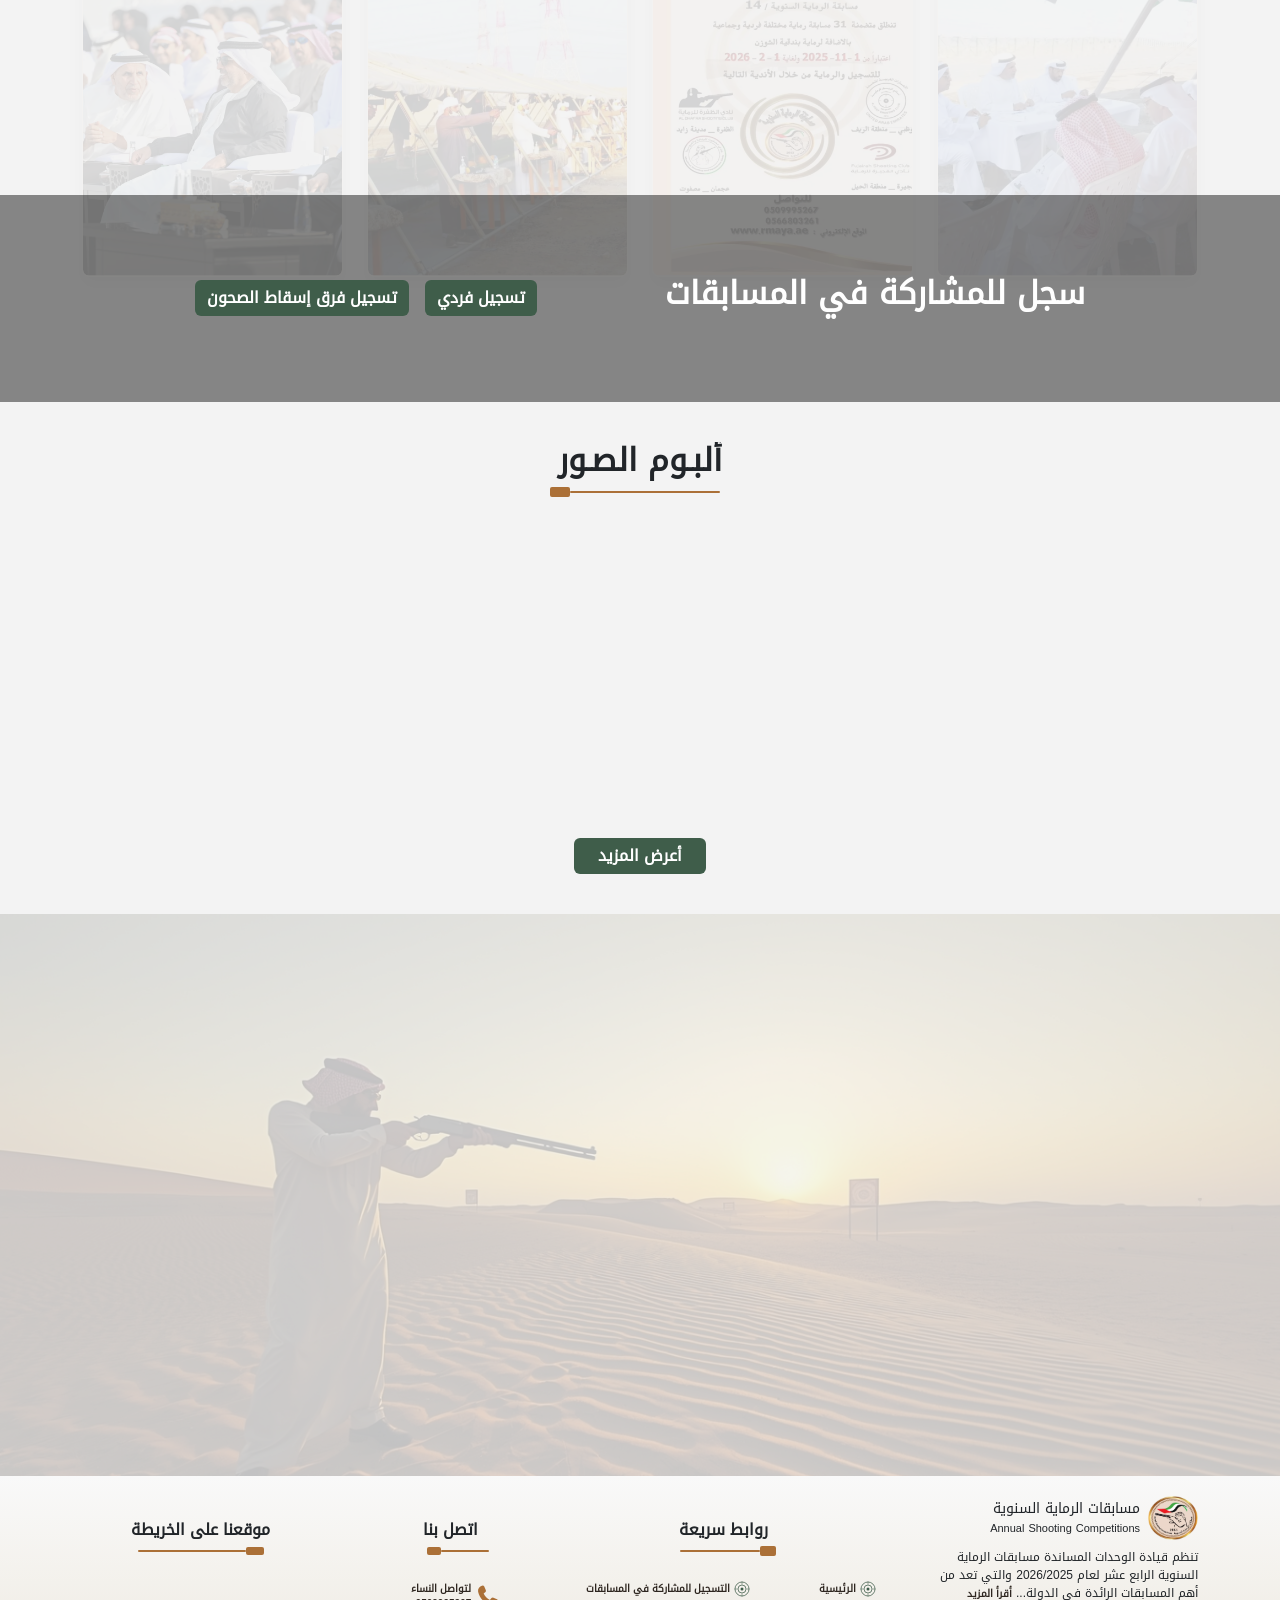
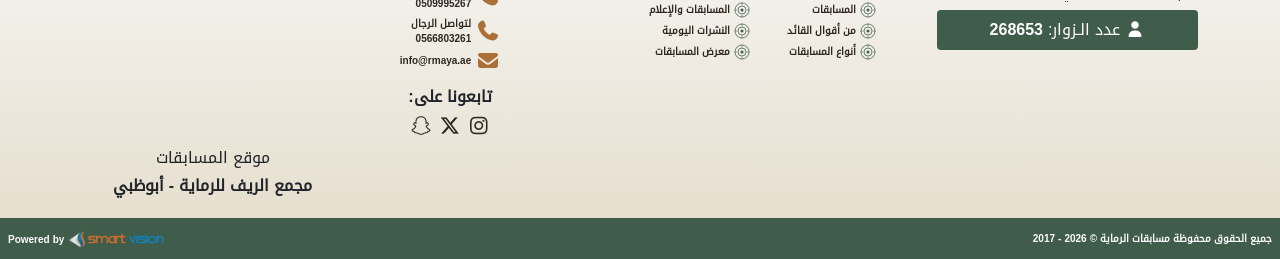
==== commit 88b145d8: "Apply Improves on Hero Cards, Footer" ====
--- a/index.html
+++ b/index.html
@@ -180,13 +180,13 @@
                     <div class="container">
                         <div class="row mx-auto position-relative">
                             <div class="col-12 col-md-6 col-lg-3">
-                                <div class="card p-2 shadow position-relative">
+                                <div class="card p-2 shadow">
                                     <i class="fa-solid fa-play"></i>
                                     <div class="card-body text-start d-flex flex-column justify-content-between">
-                                        <h5 class="fw-bold mb-3">بدأ التسجيل لمسابقات الرماية السنوية الرابع عشر للرماية 2025/2026</h5>
+                                        <h5 class="fw-bold mb-3">"لجنة مسابقة الرماية" تناقش الاستعدادات لنسختها الـ 13</h5>
                                         <div class="secondary-btn d-flex align-items-center">
                                             <a href="#" class="main-links card-link fw-bold">أقرأ المزيد</a>
-                                            <svg width="22" height="22" viewBox="0 0 64 64" xmlns="http://www.w3.org/2000/svg" class="target-icon ms-2">
+                                            <svg width="18" height="18" viewBox="0 0 64 64" xmlns="http://www.w3.org/2000/svg" class="target-icon ms-1">
                                                 <circle cx="32" cy="32" r="28" stroke="currentColor" stroke-width="3" fill="none"/>
                                                 <circle cx="32" cy="32" r="16" stroke="currentColor" stroke-width="3" fill="none"/>
                                                 <circle cx="32" cy="32" r="6" fill="currentColor"/>
@@ -203,10 +203,10 @@
                                 <div class="card p-2 shadow position-relative">
                                     <i class="fa-solid fa-play"></i>
                                     <div class="card-body text-start d-flex flex-column justify-content-between">
-                                        <h5 class="fw-bold mb-3">حامد بن زايد يشهد حفل اختتام فعاليات مسابقات الرماية السنوية الثانية عشرة 2024</h5>
+                                        <h5 class="fw-bold mb-3">بدأ التسجيل لمسابقات الرماية السنوية الرابع عشر للرماية 2025/2026</h5>
                                         <div class="secondary-btn d-flex align-items-center">
                                             <a href="#" class="main-links card-link fw-bold">أقرأ المزيد</a>
-                                            <svg width="22" height="22" viewBox="0 0 64 64" xmlns="http://www.w3.org/2000/svg" class="target-icon ms-2">
+                                            <svg width="18" height="18" viewBox="0 0 64 64" xmlns="http://www.w3.org/2000/svg" class="target-icon ms-1">
                                                 <circle cx="32" cy="32" r="28" stroke="currentColor" stroke-width="3" fill="none"/>
                                                 <circle cx="32" cy="32" r="16" stroke="currentColor" stroke-width="3" fill="none"/>
                                                 <circle cx="32" cy="32" r="6" fill="currentColor"/>
@@ -223,10 +223,10 @@
                                 <div class="card p-2 shadow">
                                     <i class="fa-solid fa-play"></i>
                                     <div class="card-body text-start d-flex flex-column justify-content-between">
-                                        <h5 class="fw-bold mb-3">200 متنافس فازوا في 10 مسابقات للرماية 2021</h5>
+                                        <h5 class="fw-bold mb-3">انطلاق مسابقات الرماية السنوية الثاني عشر2024</h5>
                                         <div class="secondary-btn d-flex align-items-center">
                                             <a href="#" class="main-links card-link fw-bold">أقرأ المزيد</a>
-                                            <svg width="22" height="22" viewBox="0 0 64 64" xmlns="http://www.w3.org/2000/svg" class="target-icon ms-2">
+                                            <svg width="18" height="18" viewBox="0 0 64 64" xmlns="http://www.w3.org/2000/svg" class="target-icon ms-1">
                                                 <circle cx="32" cy="32" r="28" stroke="currentColor" stroke-width="3" fill="none"/>
                                                 <circle cx="32" cy="32" r="16" stroke="currentColor" stroke-width="3" fill="none"/>
                                                 <circle cx="32" cy="32" r="6" fill="currentColor"/>
@@ -240,13 +240,13 @@
                                 </div>
                             </div>
                             <div class="col-12 col-md-6 col-lg-3">
-                                <div class="card p-2 shadow">
+                                <div class="card p-2 shadow position-relative">
                                     <i class="fa-solid fa-play"></i>
                                     <div class="card-body text-start d-flex flex-column justify-content-between">
-                                        <h5 class="fw-bold mb-3">"خليفة الانسانية" تشارك في مهرجان الوحدات المساندة الثامن للرماية 2020</h5>
+                                        <h5 class="fw-bold mb-3">حامد بن زايد يشهد حفل اختتام فعاليات مسابقات الرماية السنوية الثانية عشرة 2024</h5>
                                         <div class="secondary-btn d-flex align-items-center">
                                             <a href="#" class="main-links card-link fw-bold">أقرأ المزيد</a>
-                                            <svg width="22" height="22" viewBox="0 0 64 64" xmlns="http://www.w3.org/2000/svg" class="target-icon ms-2">
+                                            <svg width="18" height="18" viewBox="0 0 64 64" xmlns="http://www.w3.org/2000/svg" class="target-icon ms-1">
                                                 <circle cx="32" cy="32" r="28" stroke="currentColor" stroke-width="3" fill="none"/>
                                                 <circle cx="32" cy="32" r="16" stroke="currentColor" stroke-width="3" fill="none"/>
                                                 <circle cx="32" cy="32" r="6" fill="currentColor"/>
@@ -300,16 +300,15 @@
                     <div class="col-12 col-md-6 col-lg-3">
                         <div class="card position-relative d-flex justify-content-center align-items-center h-100">
                             <div class="overflow-hidden rounded z-3 h-100">
-                                <img src="imgs/hero-cards (1).webp" class="card-img-top rounded h-100" alt="Events Section Image">
+                                <img src="imgs/events-cards (1).webp" class="card-img-top rounded h-100" alt="Events Section Image">
                             </div>
                             <div class="card-body p-3 text-white d-flex flex-column justify-content-center position-absolute h-100 text-center overflow-hidden">
                                 <div class="text">
-                                    <h5 class="card-title fw-bold mb-2">بدأ التسجيل لمسابقات الرماية السنوية الرابع عشر للرماية 2025/2026</h5>
-                                    <p class="card-text mb-4">إنطلاق مسابقات الرماية السنوية الرابع عشر 2026/2025 للوحدات...</p>
+                                    <h5 class="card-title fw-bold mb-4">"لجنة مسابقة الرماية" تناقش الاستعدادات لنسختها الـ 13</h5>
                                 </div>
                                 <button class="btn main-btn overflow-hidden d-flex align-items-center justify-content-between border-0 mx-auto">
                                     <a href="#" class="main-links card-link fw-bold text-white">أقرأ المزيد</a>
-                                    <svg width="22" height="22" viewBox="0 0 64 64" xmlns="http://www.w3.org/2000/svg" class="target-icon ms-2">
+                                    <svg width="18" height="18" viewBox="0 0 64 64" xmlns="http://www.w3.org/2000/svg" class="target-icon ms-2">
                                         <circle cx="32" cy="32" r="28" stroke="white" stroke-width="3" fill="none"/>
                                         <circle cx="32" cy="32" r="16" stroke="white" stroke-width="3" fill="none"/>
                                         <circle cx="32" cy="32" r="6" fill="white"/>
@@ -325,16 +324,15 @@
                     <div class="col-12 col-md-6 col-lg-3">
                         <div class="card position-relative d-flex justify-content-center align-items-center h-100">
                             <div class="overflow-hidden rounded z-3 h-100">
-                                <img src="imgs/hero-cards (4).webp" class="card-img-top rounded h-100" alt="Events Section Image">
+                                <img src="imgs/events-cards (2).webp" class="card-img-top rounded h-100" alt="Events Section Image">
                             </div>
                             <div class="card-body p-3 text-white d-flex flex-column justify-content-center position-absolute h-100 text-center overflow-hidden">
                                 <div class="text">
-                                    <h5 class="card-title fw-bold mb-2">حامد بن زايد يشهد حفل اختتام فعاليات مسابقات الرماية السنوية الثانية عشرة 2024</h5>
-                                    <p class="card-text mb-4">شهد سمو الشيخ حامد بن زايد آل نهيان...</p>
+                                    <h5 class="card-title fw-bold mb-4">بدأ التسجيل لمسابقات الرماية السنوية الرابع عشر للرماية 2026/2025</h5>
                                 </div>
                                 <button class="btn main-btn overflow-hidden d-flex align-items-center justify-content-between border-0 mx-auto">
                                     <a href="#" class="main-links card-link fw-bold text-white">أقرأ المزيد</a>
-                                    <svg width="22" height="22" viewBox="0 0 64 64" xmlns="http://www.w3.org/2000/svg" class="target-icon ms-2">
+                                    <svg width="18" height="18" viewBox="0 0 64 64" xmlns="http://www.w3.org/2000/svg" class="target-icon ms-2">
                                         <circle cx="32" cy="32" r="28" stroke="white" stroke-width="3" fill="none"/>
                                         <circle cx="32" cy="32" r="16" stroke="white" stroke-width="3" fill="none"/>
                                         <circle cx="32" cy="32" r="6" fill="white"/>
@@ -350,16 +348,15 @@
                     <div class="col-12 col-md-6 col-lg-3">
                         <div class="card position-relative d-flex justify-content-center align-items-center h-100">
                             <div class="overflow-hidden rounded z-3 h-100">
-                                <img src="imgs/hero-cards (3).webp" class="card-img-top rounded h-100" alt="Events Section Image">
+                                <img src="imgs/events-cards (3).webp" class="card-img-top rounded h-100" alt="Events Section Image">
                             </div>
                             <div class="card-body p-3 text-white d-flex flex-column justify-content-center position-absolute h-100 text-center overflow-hidden">
                                 <div class="text">
-                                    <h5 class="card-title fw-bold mb-2">200 متنافس فازوا في 10 مسابقات للرماية 2021</h5>
-                                    <p class="card-text mb-4">تحت رعاية صاحب السمو الشيخ محمد بن زايد...</p>
+                                    <h5 class="card-title fw-bold mb-4">انطلاق مسابقات الرماية السنوية الثاني عشر2024</h5>
                                 </div>
                                 <button class="btn main-btn overflow-hidden d-flex align-items-center justify-content-between border-0 mx-auto">
                                     <a href="#" class="main-links card-link fw-bold text-white">أقرأ المزيد</a>
-                                    <svg width="22" height="22" viewBox="0 0 64 64" xmlns="http://www.w3.org/2000/svg" class="target-icon ms-2">
+                                    <svg width="18" height="18" viewBox="0 0 64 64" xmlns="http://www.w3.org/2000/svg" class="target-icon ms-2">
                                         <circle cx="32" cy="32" r="28" stroke="white" stroke-width="3" fill="none"/>
                                         <circle cx="32" cy="32" r="16" stroke="white" stroke-width="3" fill="none"/>
                                         <circle cx="32" cy="32" r="6" fill="white"/>
@@ -375,16 +372,15 @@
                     <div class="col-12 col-md-6 col-lg-3">
                         <div class="card position-relative d-flex justify-content-center align-items-center h-100">
                             <div class="overflow-hidden rounded z-3 h-100">
-                                <img src="imgs/hero-cards (2).webp" class="card-img-top rounded h-100" alt="Events Section Image">
+                                <img src="imgs/events-cards (4).webp" class="card-img-top rounded h-100" alt="Events Section Image">
                             </div>
                             <div class="card-body p-3 text-white d-flex flex-column justify-content-center position-absolute h-100 text-center overflow-hidden">
                                 <div class="text">
-                                    <h5 class="card-title fw-bold mb-2">لجنة مسابقة الرماية" تناقش الاستعدادات لنسختها الـ13 </h5>
-                                    <p class="card-text mb-4">عقدت اللجنة المنظمة للمسابقة السنوية للرماية الثالثة عشرة...</p>
+                                    <h5 class="card-title fw-bold mb-4">حامد بن زايد يشهد حفل اختتام فعاليات مسابقات الرماية السنوية الثانية عشرة 2024</h5>
                                 </div>
                                 <button class="btn main-btn overflow-hidden d-flex align-items-center justify-content-between border-0 mx-auto">
                                     <a href="#" class="main-links card-link fw-bold text-white">أقرأ المزيد</a>
-                                    <svg width="22" height="22" viewBox="0 0 64 64" xmlns="http://www.w3.org/2000/svg" class="target-icon ms-2">
+                                    <svg width="18" height="18" viewBox="0 0 64 64" xmlns="http://www.w3.org/2000/svg" class="target-icon ms-2">
                                         <circle cx="32" cy="32" r="28" stroke="white" stroke-width="3" fill="none"/>
                                         <circle cx="32" cy="32" r="16" stroke="white" stroke-width="3" fill="none"/>
                                         <circle cx="32" cy="32" r="6" fill="white"/>
@@ -468,22 +464,17 @@
                     </svg>
                 </div>
                 <div class="row">
-                    <div class="col-12 col-md-6 col-lg-3">
+                    <div class="col-12 col-md-6 col-lg-4">
                         <div class="card p-3 h-100 bg-transparent position-relative shadow overflow-hidden">
                             <iframe height="315" src="https://www.youtube.com/embed/ZxsfYLXj51A?si=f53QCHosxaBDPCEc" title="YouTube video player" frameborder="0" allow="accelerometer; autoplay; clipboard-write; encrypted-media; gyroscope; picture-in-picture; web-share" referrerpolicy="strict-origin-when-cross-origin" allowfullscreen></iframe>                    <!-- <div class="overflow-hidden rounded z-3"><img src="imgs/hero-cards (1).webp" class="card-img-top rounded" alt="..."></div> -->
                         </div>
                     </div>
-                    <div class="col-12 col-md-6 col-lg-3">
+                    <div class="col-12 col-md-6 col-lg-4">
                         <div class="card p-3 h-100 bg-transparent position-relative shadow overflow-hidden">
                             <iframe height="315" src="https://www.youtube.com/embed/1zzSuQbjLDs?si=7qev3IhitfnTaaqL" title="YouTube video player" frameborder="0" allow="accelerometer; autoplay; clipboard-write; encrypted-media; gyroscope; picture-in-picture; web-share" referrerpolicy="strict-origin-when-cross-origin" allowfullscreen></iframe>                    
                         </div>
                     </div>
-                    <div class="col-12 col-md-6 col-lg-3">
-                        <div class="card p-3 h-100 bg-transparent position-relative shadow overflow-hidden">
-                            <iframe height="315" src="https://www.youtube.com/embed/XDn6ta0lrMk?si=5ZOcXapLBLgOpRLc" title="YouTube video player" frameborder="0" allow="accelerometer; autoplay; clipboard-write; encrypted-media; gyroscope; picture-in-picture; web-share" referrerpolicy="strict-origin-when-cross-origin" allowfullscreen></iframe>                    
-                        </div>
-                    </div>
-                    <div class="col-12 col-md-6 col-lg-3">
+                    <div class="col-12 col-md-6 col-lg-4">
                         <div class="card p-3 h-100 bg-transparent position-relative shadow overflow-hidden">
                             <iframe height="315" src="https://www.youtube.com/embed/XDn6ta0lrMk?si=5ZOcXapLBLgOpRLc" title="YouTube video player" frameborder="0" allow="accelerometer; autoplay; clipboard-write; encrypted-media; gyroscope; picture-in-picture; web-share" referrerpolicy="strict-origin-when-cross-origin" allowfullscreen></iframe>                    
                         </div>
@@ -517,7 +508,7 @@
                             </div>
                         </div>
                     </div>
-                    <div class="links-side col-12 col-md-6 col-lg-3">
+                    <div class="links-side col-12 col-md-6 col-lg-4">
                         <div class="heading mb-3 text-center">
                             <h2 class="fw-bold position-relative mb-0 fs-6 ms-4">روابط سريعة</h2>
                             <svg width="130" height="24" viewBox="0 0 130 24" xmlns="http://www.w3.org/2000/svg" class="position-relative">
@@ -525,11 +516,11 @@
                                 <rect x="90" y="7" width="16" height="10" rx="2" fill="#ab7037"/>
                             </svg>
                         </div>
-                        <div class="d-flex justify-content-between align-items-center">
+                        <div class="d-flex justify-content-evenly align-items-center">
                             <ul class="position-relative">
                                 <li>
                                     <a href="#" class="main-links fw-bold d-flex align-items-center">
-                                        <svg width="18" height="18" viewBox="0 0 64 64" xmlns="http://www.w3.org/2000/svg" class="target-icon ms-2 position-relative me-1">
+                                        <svg width="16" height="16" viewBox="0 0 64 64" xmlns="http://www.w3.org/2000/svg" class="target-icon ms-2 position-relative me-1">
                                             <circle cx="32" cy="32" r="28" stroke="currentColor" stroke-width="3" fill="none"/>
                                             <circle cx="32" cy="32" r="16" stroke="currentColor" stroke-width="3" fill="none"/>
                                             <circle cx="32" cy="32" r="6" fill="currentColor"/>
@@ -543,7 +534,7 @@
                                 </li>
                                 <li>
                                     <a href="#" class="main-links fw-bold d-flex align-items-center">
-                                        <svg width="18" height="18" viewBox="0 0 64 64" xmlns="http://www.w3.org/2000/svg" class="target-icon ms-2 position-relative me-1">
+                                        <svg width="16" height="16" viewBox="0 0 64 64" xmlns="http://www.w3.org/2000/svg" class="target-icon ms-2 position-relative me-1">
                                             <circle cx="32" cy="32" r="28" stroke="currentColor" stroke-width="3" fill="none"/>
                                             <circle cx="32" cy="32" r="16" stroke="currentColor" stroke-width="3" fill="none"/>
                                             <circle cx="32" cy="32" r="6" fill="currentColor"/>
@@ -557,7 +548,7 @@
                                 </li>
                                 <li>
                                     <a href="#" class="main-links fw-bold d-flex align-items-center">
-                                        <svg width="18" height="18" viewBox="0 0 64 64" xmlns="http://www.w3.org/2000/svg" class="target-icon ms-2 position-relative me-1">
+                                        <svg width="16" height="16" viewBox="0 0 64 64" xmlns="http://www.w3.org/2000/svg" class="target-icon ms-2 position-relative me-1">
                                             <circle cx="32" cy="32" r="28" stroke="currentColor" stroke-width="3" fill="none"/>
                                             <circle cx="32" cy="32" r="16" stroke="currentColor" stroke-width="3" fill="none"/>
                                             <circle cx="32" cy="32" r="6" fill="currentColor"/>
@@ -571,7 +562,7 @@
                                 </li>
                                 <li>
                                     <a href="#" class="main-links fw-bold d-flex align-items-center">
-                                        <svg width="18" height="18" viewBox="0 0 64 64" xmlns="http://www.w3.org/2000/svg" class="target-icon ms-2 position-relative me-1">
+                                        <svg width="16" height="16" viewBox="0 0 64 64" xmlns="http://www.w3.org/2000/svg" class="target-icon ms-2 position-relative me-1">
                                             <circle cx="32" cy="32" r="28" stroke="currentColor" stroke-width="3" fill="none"/>
                                             <circle cx="32" cy="32" r="16" stroke="currentColor" stroke-width="3" fill="none"/>
                                             <circle cx="32" cy="32" r="6" fill="currentColor"/>
@@ -587,7 +578,7 @@
                             <ul class="position-relative">
                                 <li>
                                     <a href="#" class="main-links fw-bold d-flex align-items-center">
-                                        <svg width="18" height="18" viewBox="0 0 64 64" xmlns="http://www.w3.org/2000/svg" class="target-icon ms-2 position-relative me-1">
+                                        <svg width="16" height="16" viewBox="0 0 64 64" xmlns="http://www.w3.org/2000/svg" class="target-icon ms-2 position-relative me-1">
                                             <circle cx="32" cy="32" r="28" stroke="currentColor" stroke-width="3" fill="none"/>
                                             <circle cx="32" cy="32" r="16" stroke="currentColor" stroke-width="3" fill="none"/>
                                             <circle cx="32" cy="32" r="6" fill="currentColor"/>
@@ -601,7 +592,7 @@
                                 </li>
                                 <li>
                                     <a href="#" class="main-links fw-bold d-flex align-items-center">
-                                        <svg width="18" height="18" viewBox="0 0 64 64" xmlns="http://www.w3.org/2000/svg" class="target-icon ms-2 position-relative me-1">
+                                        <svg width="16" height="16" viewBox="0 0 64 64" xmlns="http://www.w3.org/2000/svg" class="target-icon ms-2 position-relative me-1">
                                             <circle cx="32" cy="32" r="28" stroke="currentColor" stroke-width="3" fill="none"/>
                                             <circle cx="32" cy="32" r="16" stroke="currentColor" stroke-width="3" fill="none"/>
                                             <circle cx="32" cy="32" r="6" fill="currentColor"/>
@@ -615,7 +606,7 @@
                                 </li>
                                 <li>
                                     <a href="#" class="main-links fw-bold d-flex align-items-center">
-                                        <svg width="18" height="18" viewBox="0 0 64 64" xmlns="http://www.w3.org/2000/svg" class="target-icon ms-2 position-relative me-1">
+                                        <svg width="16" height="16" viewBox="0 0 64 64" xmlns="http://www.w3.org/2000/svg" class="target-icon ms-2 position-relative me-1">
                                             <circle cx="32" cy="32" r="28" stroke="currentColor" stroke-width="3" fill="none"/>
                                             <circle cx="32" cy="32" r="16" stroke="currentColor" stroke-width="3" fill="none"/>
                                             <circle cx="32" cy="32" r="6" fill="currentColor"/>
@@ -629,7 +620,7 @@
                                 </li>
                                 <li>
                                     <a href="#" class="main-links fw-bold d-flex align-items-center">
-                                        <svg width="18" height="18" viewBox="0 0 64 64" xmlns="http://www.w3.org/2000/svg" class="target-icon ms-2 position-relative me-1">
+                                        <svg width="16" height="16" viewBox="0 0 64 64" xmlns="http://www.w3.org/2000/svg" class="target-icon ms-2 position-relative me-1">
                                             <circle cx="32" cy="32" r="28" stroke="currentColor" stroke-width="3" fill="none"/>
                                             <circle cx="32" cy="32" r="16" stroke="currentColor" stroke-width="3" fill="none"/>
                                             <circle cx="32" cy="32" r="6" fill="currentColor"/>
@@ -644,7 +635,7 @@
                             </ul>
                         </div>
                     </div>
-                    <div class="contacts-side col-12 col-md-6 col-lg-3">
+                    <div class="contacts-side col-12 col-md-6 col-lg-2">
                         <div class="heading mb-3 text-center">
                             <h2 class="fw-bold position-relative mb-0 fs-6">اتصل بنا</h2>
                             <svg width="90" height="24" viewBox="0 0 90 24" xmlns="http://www.w3.org/2000/svg" class="position-relative rotated-heading-icon">
@@ -656,22 +647,25 @@
                             <ul>
                                 <li>
                                     <div class="main-links fw-bold d-flex justify-content-start align-items-center gap-1">
-                                        <i class="fa-solid fa-phone fs-4"></i>
-                                        <div>
-                                            <a href="tel:+0509995267">0509995267 لتواصل النساء</a><br/>
-                                            <a href="tel:+0566803261">0566803261 لتواصل الرجال</a>
-                                        </div>
+                                        <i class="fa-solid fa-phone fs-5"></i>
+                                        <a href="tel:+0509995267">لتواصل النساء<br/>0509995267</a><br/>
                                     </div>
                                 </li>
                                 <li>
                                     <div class="main-links fw-bold d-flex justify-content-start align-items-center gap-1">
-                                        <i class="fa-solid fa-envelope fs-4"></i>
+                                        <i class="fa-solid fa-phone fs-5"></i>
+                                        <a href="tel:+0566803261">لتواصل الرجال<br/>0566803261</a>
+                                    </div>
+                                </li>
+                                <li>
+                                    <div class="main-links fw-bold d-flex justify-content-start align-items-center gap-1">
+                                        <i class="fa-solid fa-envelope fs-5"></i>
                                         <a href="mailto:info@rmaya.ae">info@rmaya.ae</a>
                                     </div>
                                 </li>
                             </ul>
                         </div>
-                        <div class="d-flex align-items-center justify-content-center mb-1 mt-3 gap-2">
+                        <div class="d-flex align-items-center justify-content-center flex-column mb-1 mt-3 gap-2">
                             <div class="heading">
                                 <h2 class="fw-bold position-relative mb-0 fs-6">تابعونا على:</h2>
                             </div>
--- a/css/main.css
+++ b/css/main.css
@@ -10,6 +10,7 @@
     --light-color: #F2ECE4;
     --main-color: #3F5D4A;
     --text-color: #2E2620;
+    --secondary-color: #ab7037;
 }
 body {
     position: relative;
@@ -27,10 +28,8 @@
 }
 
 .main-links {
-    color: var(--text-color);
-}
-.main-links:hover {
     color: var(--main-color);
+    font-size: 12px;
 }
 .main-btn {
     background-color: var(--main-color);
@@ -49,7 +48,7 @@
     height: 100%;
     bottom: 50px;
     left: 0;
-    background-color: #ab7037;
+    background-color: var(--secondary-color);
     z-index: 1;
     transition: 0.5s;
 }
@@ -65,12 +64,14 @@
     bottom: 0;
 }
 .target-icon {
-    color: var(--text-color);
+    color: var(--main-color);
     transition: 0.5s;
 }
+.card:hover .target-icon, .card:hover .main-links {
+    color: var(--secondary-color);
+}
 .card:hover .target-icon {
-    transform: scale(1.2);
-    color: var(--main-color);
+    transform: scale(1.1);
 }
 .rotated-heading-icon {
     transform: scaleX(-1);
@@ -97,7 +98,7 @@
     color: var(--text-color);
 }
 .social-icons li i:hover {
-    color: #ab7037 !important;
+    color: var(--secondary-color) !important;
 }
 .search-form {
     background-color: #f3f3f3;
@@ -111,7 +112,7 @@
     box-shadow: none !important;
 }
 .middle-menu .search-btn:hover i {
-    color: #ab7037;
+    color: var(--secondary-color);
 }
 .main-menu, .middle-menu {
     background-color: #f3f3f3;
@@ -298,12 +299,10 @@
     filter: blur(3px);
 }
 .events-section .card:hover .card-body {
+    width: 100%;
     opacity: 1;
 }
-.events-section .card:hover .card-body .text {
-    transform: translateY(0);
-}
-.events-section .card:hover .card-body button {
+.events-section .card:hover .card-body .text, .events-section .card:hover .card-body button  {
     transform: translateY(0);
 }
 
@@ -410,16 +409,16 @@
     color: var(--text-color);
 }
 footer .contacts-side .main-links a {
-    font-size: 12px;
+    font-size: 10px;
 }
 footer .main-links a {
     color: var(--text-color);
 }
 footer .contacts .main-links i {
-    color: #ab7037;
+    color: var(--secondary-color);
 }
 footer .main-links:hover, footer .main-links a:hover {
-    color: #ab7037;
+    color: var(--secondary-color);
 }
 footer .links-side, footer .contacts-side, footer .location-side {
     margin-top: 24px;
@@ -456,7 +455,7 @@
     right: 50px;
 }
 .scroll-to-top:hover {
-    background-color: #ab7037;
+    background-color: var(--secondary-color);
 }
 
 
@@ -576,7 +575,7 @@
     }
     /* Images Section */
     .swiper {
-        height: 300px;
+        height: 320px;
     }
     .carousel-indicators {
         margin-bottom: 0px !important;
@@ -767,16 +766,16 @@
     }
     /* Footer */
     footer .logo {
-        width: 70px;
+        width: 50px;
     }
     footer .logo-side p {
+        font-size: 12px;
+    }
+    footer .navbar-brand span:first-child {
         font-size: 14px;
     }
-    footer .navbar-brand span:first-child {
-        font-size: 18px;
-    }
     footer .navbar-brand span:nth-child(2) {
-        font-size: 13px;
-    }
-}
-
+        font-size: 11px;
+    }
+}
+
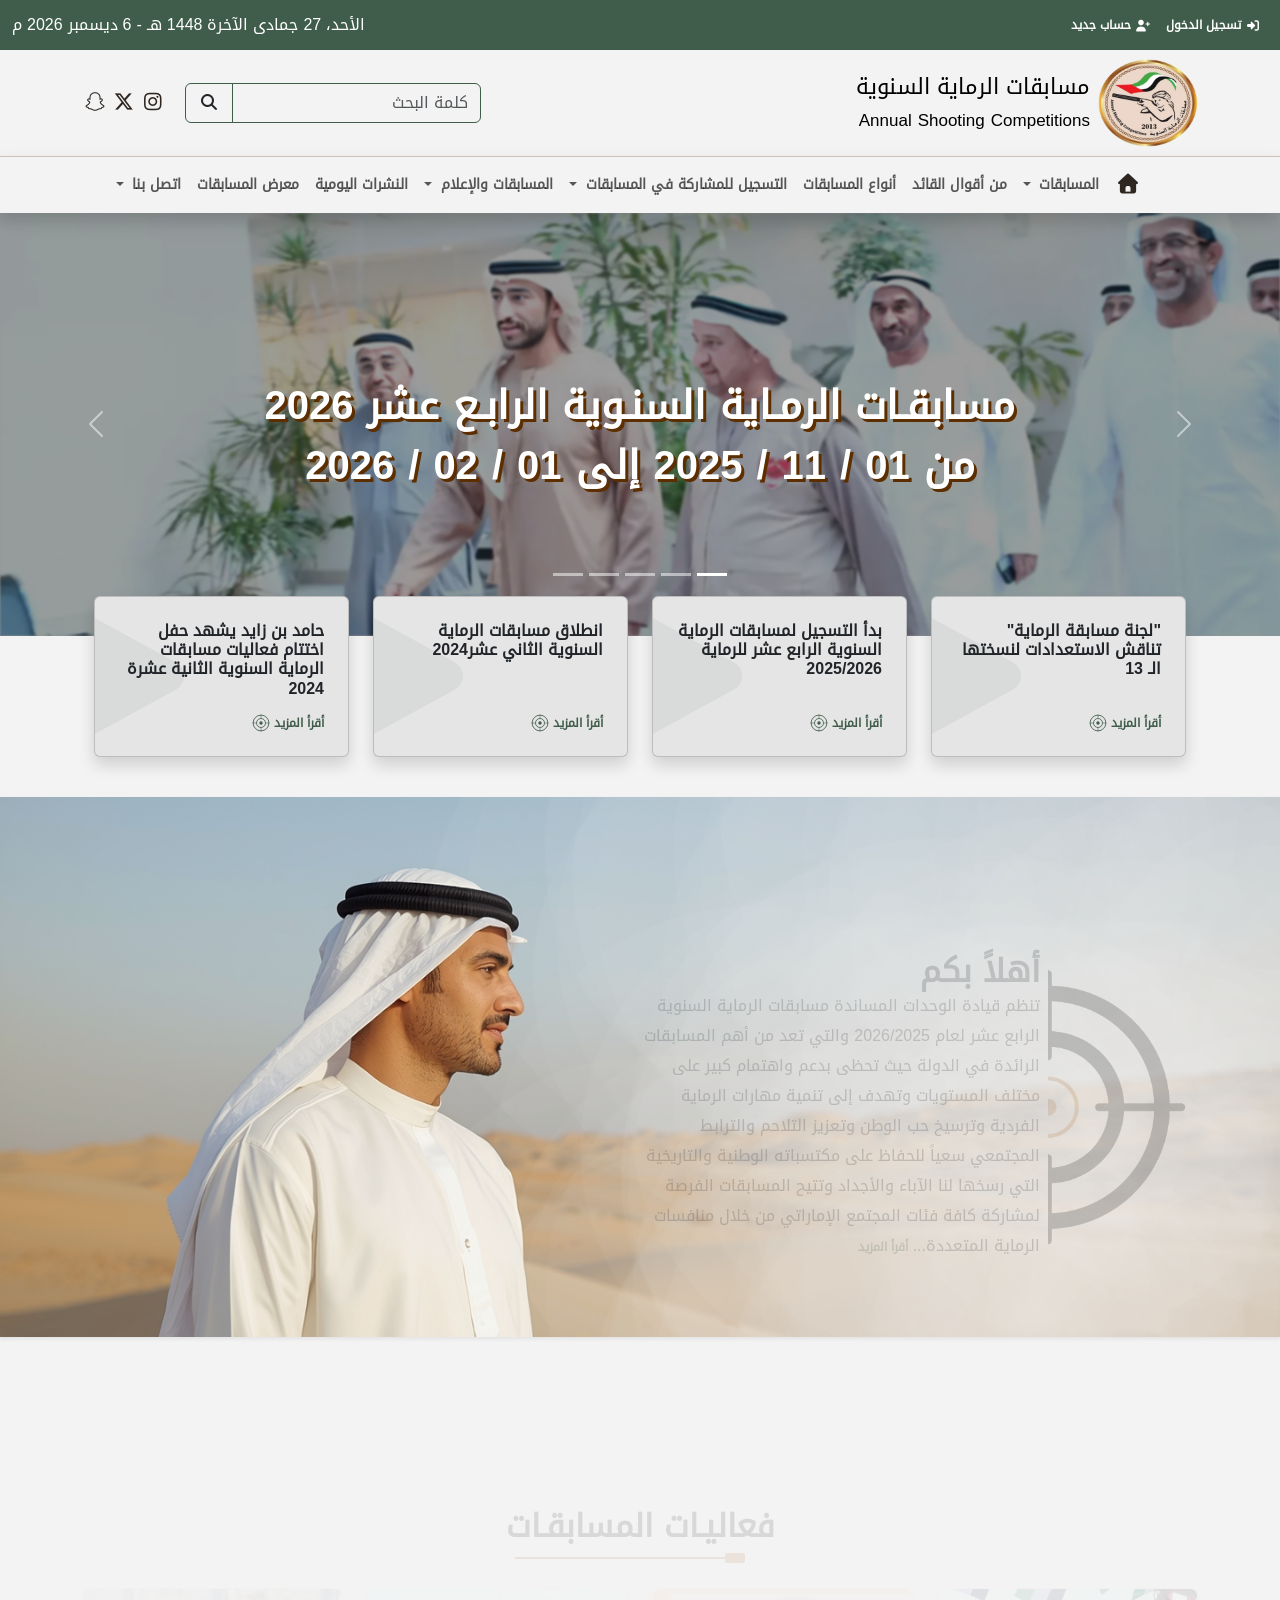
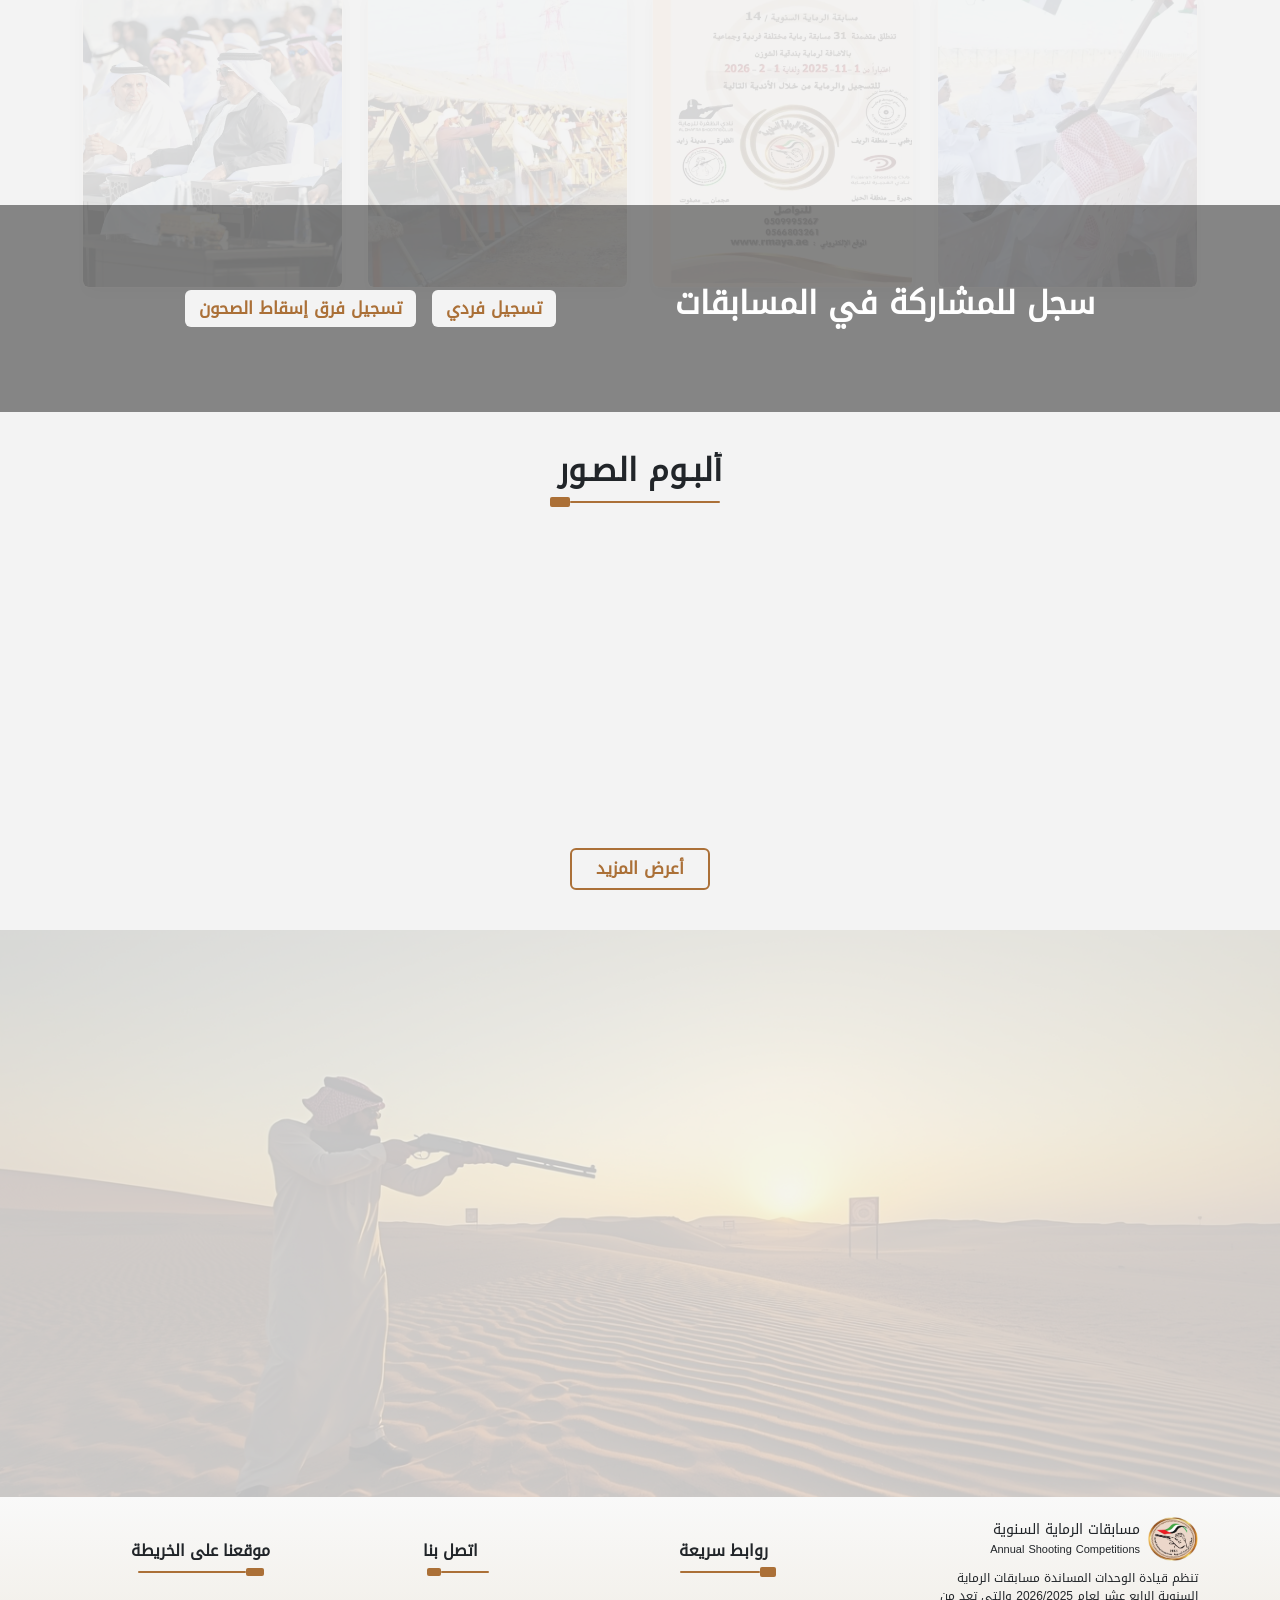
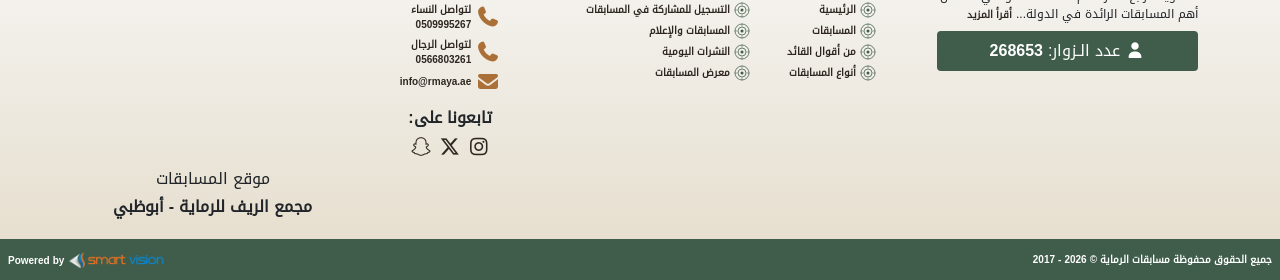
==== commit fd5dda21: "Add Login and Register and Forget password Pages - Add Login and Register Buttons in Navbar" ====
--- a/index.html
+++ b/index.html
@@ -14,125 +14,7 @@
     </head>
     <body>
 
-        <nav class="navbar navbar-expand-md d-none d-md-block sub-menu position-relative">
-            <div class="container text-center">
-                <p id="date" class="text-white mb-0 mx-auto"></p>
-            </div>
-        </nav>
-
-
-        <nav class="navbar navbar-expand-lg p-0 middle-menu position-relative">
-            <div class="container position-relative py-1">
-                <a class="navbar-brand d-flex align-items-center" href="index.html">
-                    <img src="imgs/logo.webp" alt="شعار مسابقات الرماية السنوية" class="logo"/>
-                    <p class="mb-0 ps-2">
-                        <span class="d-block">مسابقات الرماية السنوية</span>
-                        <span>Annual Shooting Competitions</span>
-                    </p>
-                </a>
-                <div class="middle-menu-side flex-row align-items-center d-none d-lg-flex">
-                    <div id="navbarSupportedContent">
-                        <form class="d-flex search-form rounded-2" role="search">
-                            <input class="form-control bg-transparent rounded-0 border-0" type="search" placeholder="كلمة البحث" aria-label="Search"/>
-                            <button class="btn search-btn rounded-0" type="submit"><i class="fa-solid fa-magnifying-glass"></i></button>
-                        </form>
-                    </div>
-                    <ul class="navbar-nav social-icons flex-row gap-1">
-                        <li><a href="https://www.instagram.com" target="_blank">
-                            <i class="fa-brands fa-instagram fa-lg"></i>
-                        </a></li>
-                        <li><a href="https://www.x.com" target="_blank">
-                            <i class="fa-brands fa-x-twitter fa-lg"></i>
-                        </a></li>
-                        <li><a href="https://www.snapchat.com" target="_blank">
-                            <i class="fa-brands fa-snapchat fa-lg"></i>
-                        </a></li>
-                    </ul>
-                </div>
-            </div>
-        </nav>
-
-        
-        <nav class="navbar navbar-expand-lg main-menu position-relative">
-            <div class="container position-relative">
-                <button class="navbar-toggler d-flex border-0" type="button" data-bs-toggle="collapse" data-bs-target="#navbarNavDropdown" aria-controls="navbarNavDropdown" aria-expanded="false" aria-label="Toggle navigation">
-                    <i class="fa-solid fa-bars-staggered navbar-fa-icon d-lg-none"></i>
-                    <i class="fa-solid fa-xmark d-lg-none"></i>
-                </button>
-                <div class="collapse navbar-collapse" id="navbarNavDropdown">
-                    <ul class="navbar-nav mx-auto align-items-center">
-                        <li class="nav-item">
-                            <a class="nav-link active d-none d-lg-block" aria-current="page" href="index.html"><i class="fa-solid fa-house fa-lg"></i></a>
-                            <a class="nav-link menu-links active d-lg-none" href="index.html" >
-                                الرئيسية
-                            </a>
-                        </li>
-                        <li class="nav-item dropdown position-relative">
-                            <a class="nav-link menu-links dropdown-toggle" href="#" >
-                                المسابقات
-                            </a>
-                            <ul class="dropDown-menu border-0 position-absolute p-3 rounded-2 d-none ">
-                                <li class="mb-2"><a class="dropdown-item menu-links" href="#">
-                                    <i class="fa-solid fa-angle-left"></i>
-                                    تاريخ المسابقات</a></li>
-                                <li><a class="dropdown-item menu-links" href="#">
-                                    <i class="fa-solid fa-angle-left"></i>تعريف المسابقات</a></li>
-                            </ul>
-                        </li>
-                        <li class="nav-item">
-                            <a class="nav-link menu-links" href="#">من أقوال القائد</a>
-                        </li>
-                        <li class="nav-item">
-                            <a class="nav-link menu-links" href="#">أنواع المسابقات</a>
-                        </li>
-                        <li class="nav-item dropdown position-relative">
-                            <a class="nav-link menu-links dropdown-toggle" href="#" >
-                                التسجيل للمشاركة في المسابقات
-                            </a>
-                            <ul class="dropDown-menu border-0 position-absolute p-3 rounded-2 d-none ">
-                                <li class="mb-2"><a class="dropdown-item menu-links" href="#">
-                                    <i class="fa-solid fa-angle-left"></i>شروط التسجيل</a></li>
-                                <li class="mb-2"><a class="dropdown-item menu-links" href="#">
-                                    <i class="fa-solid fa-angle-left"></i>تسجيل فردي</a></li>
-                                <li><a class="dropdown-item menu-links" href="#">
-                                    <i class="fa-solid fa-angle-left"></i>تسجيل فرق إسقاط الصحون</a></li>
-                            </ul>
-                        </li>
-                        <li class="nav-item dropdown position-relative">
-                            <a class="nav-link menu-links dropdown-toggle" href="#" >
-                                المسابقات والإعلام
-                            </a>
-                            <ul class="dropDown-menu border-0 position-absolute p-3 rounded-2 d-none ">
-                                <li class="mb-2"><a class="dropdown-item menu-links" href="#">
-                                    <i class="fa-solid fa-angle-left"></i>معرض الصور</a></li>
-                                <li class="mb-2"><a class="dropdown-item menu-links" href="#">
-                                    <i class="fa-solid fa-angle-left"></i>معرض الفيديو</a></li>
-                                <li><a class="dropdown-item menu-links" href="#">
-                                    <i class="fa-solid fa-angle-left"></i>أخبارنا</a></li>
-                            </ul>
-                        </li>
-                        <li class="nav-item">
-                            <a class="nav-link menu-links" href="#">النشرات اليومية</a>
-                        </li>
-                        <li class="nav-item">
-                            <a class="nav-link menu-links" href="#">معرض المسابقات</a>
-                        </li>
-                        <li class="nav-item dropdown position-relative">
-                            <a class="nav-link menu-links dropdown-toggle" href="#" >
-                                اتصل بنا
-                            </a>
-                            <ul class="dropDown-menu border-0 position-absolute p-3 rounded-2 d-none ">
-                                <li class="mb-2"><a class="dropdown-item menu-links text-white" href="#">
-                                    <i class="fa-solid fa-angle-left"></i>معلومات الاتصال</a></li>
-                                <li><a class="dropdown-item menu-links text-white" href="#">
-                                    <i class="fa-solid fa-angle-left"></i>خريطة الموقع</a></li>
-                            </ul>
-                        </li>
-                    </ul>
-                </div>
-            </div>
-        </nav>
-
+        <app-navbar></app-navbar>
 
         <section class="hero-section position-relative">
             <div class="content position-absolute text-center w-100 h-100">
@@ -446,7 +328,7 @@
                         </div>
                         <div class="swiper-pagination"></div>
                     </div>
-                    <button class="btn main-btn fw-bold px-4 mt-3 border-0 overflow-hidden"><span>أعرض المزيد</span></button>
+                    <button class="btn main-btn fw-bold px-4 mt-3 overflow-hidden"><span>أعرض المزيد</span></button>
                 </div>
             </div>
         </section>
@@ -480,232 +362,11 @@
                         </div>
                     </div>
                 </div>
-                <button class="btn main-btn fw-bold px-4 mt-3 border-0 overflow-hidden"><span>أعرض المزيد</span></button>
-            </div>
-        </section>
-
-
-        <footer>
-            <div class="container">
-                <div class="row position-relative">
-                    <div class="logo-side col-12 col-md-6 col-lg-3">
-                        <div class="position-relative">
-                            <a class="navbar-brand d-flex align-items-center" href="/index.html">
-                                <img src="imgs/logo.webp" alt="شعار مسابقات الرماية السنوية" class="logo"/>
-                                <p class="mb-0 ps-2">
-                                    <span class="d-block">مسابقات الرماية السنوية</span>
-                                    <span>Annual Shooting Competitions</span>
-                                </p>
-                            </a>
-                            <p class="mt-2 mb-0">
-                                تنظم قيادة الوحدات المساندة مسابقات الرماية السنوية الرابع عشر لعام 2026/2025 والتي تعد من أهم المسابقات الرائدة في الدولة...
-                                <a href="#" class="main-links card-link fw-bold">أقرأ المزيد</a>
-                            </p>
-                            <div class="visitors-num p-2 mt-2 text-white text-center">
-                                <i class="fa-solid fa-user"></i>
-                                <span>عدد الـزوار:</span>
-                                <span class="fw-bold">268653</span>
-                            </div>
-                        </div>
-                    </div>
-                    <div class="links-side col-12 col-md-6 col-lg-4">
-                        <div class="heading mb-3 text-center">
-                            <h2 class="fw-bold position-relative mb-0 fs-6 ms-4">روابط سريعة</h2>
-                            <svg width="130" height="24" viewBox="0 0 130 24" xmlns="http://www.w3.org/2000/svg" class="position-relative">
-                                <rect x="10" y="11" width="80" height="2" rx="1" fill="#ab7037"/>
-                                <rect x="90" y="7" width="16" height="10" rx="2" fill="#ab7037"/>
-                            </svg>
-                        </div>
-                        <div class="d-flex justify-content-evenly align-items-center">
-                            <ul class="position-relative">
-                                <li>
-                                    <a href="#" class="main-links fw-bold d-flex align-items-center">
-                                        <svg width="16" height="16" viewBox="0 0 64 64" xmlns="http://www.w3.org/2000/svg" class="target-icon ms-2 position-relative me-1">
-                                            <circle cx="32" cy="32" r="28" stroke="currentColor" stroke-width="3" fill="none"/>
-                                            <circle cx="32" cy="32" r="16" stroke="currentColor" stroke-width="3" fill="none"/>
-                                            <circle cx="32" cy="32" r="6" fill="currentColor"/>
-                                            <line x1="32" y1="2" x2="32" y2="14" stroke="currentColor" stroke-width="2"/>
-                                            <line x1="32" y1="50" x2="32" y2="62" stroke="currentColor" stroke-width="2"/>
-                                            <line x1="2" y1="32" x2="14" y2="32" stroke="currentColor" stroke-width="2"/>
-                                            <line x1="50" y1="32" x2="62" y2="32" stroke="currentColor" stroke-width="2"/>
-                                        </svg>
-                                        الرئيسية
-                                    </a>
-                                </li>
-                                <li>
-                                    <a href="#" class="main-links fw-bold d-flex align-items-center">
-                                        <svg width="16" height="16" viewBox="0 0 64 64" xmlns="http://www.w3.org/2000/svg" class="target-icon ms-2 position-relative me-1">
-                                            <circle cx="32" cy="32" r="28" stroke="currentColor" stroke-width="3" fill="none"/>
-                                            <circle cx="32" cy="32" r="16" stroke="currentColor" stroke-width="3" fill="none"/>
-                                            <circle cx="32" cy="32" r="6" fill="currentColor"/>
-                                            <line x1="32" y1="2" x2="32" y2="14" stroke="currentColor" stroke-width="2"/>
-                                            <line x1="32" y1="50" x2="32" y2="62" stroke="currentColor" stroke-width="2"/>
-                                            <line x1="2" y1="32" x2="14" y2="32" stroke="currentColor" stroke-width="2"/>
-                                            <line x1="50" y1="32" x2="62" y2="32" stroke="currentColor" stroke-width="2"/>
-                                        </svg>
-                                        المسابقات
-                                    </a>
-                                </li>
-                                <li>
-                                    <a href="#" class="main-links fw-bold d-flex align-items-center">
-                                        <svg width="16" height="16" viewBox="0 0 64 64" xmlns="http://www.w3.org/2000/svg" class="target-icon ms-2 position-relative me-1">
-                                            <circle cx="32" cy="32" r="28" stroke="currentColor" stroke-width="3" fill="none"/>
-                                            <circle cx="32" cy="32" r="16" stroke="currentColor" stroke-width="3" fill="none"/>
-                                            <circle cx="32" cy="32" r="6" fill="currentColor"/>
-                                            <line x1="32" y1="2" x2="32" y2="14" stroke="currentColor" stroke-width="2"/>
-                                            <line x1="32" y1="50" x2="32" y2="62" stroke="currentColor" stroke-width="2"/>
-                                            <line x1="2" y1="32" x2="14" y2="32" stroke="currentColor" stroke-width="2"/>
-                                            <line x1="50" y1="32" x2="62" y2="32" stroke="currentColor" stroke-width="2"/>
-                                        </svg>
-                                        من أقوال القائد
-                                    </a>
-                                </li>
-                                <li>
-                                    <a href="#" class="main-links fw-bold d-flex align-items-center">
-                                        <svg width="16" height="16" viewBox="0 0 64 64" xmlns="http://www.w3.org/2000/svg" class="target-icon ms-2 position-relative me-1">
-                                            <circle cx="32" cy="32" r="28" stroke="currentColor" stroke-width="3" fill="none"/>
-                                            <circle cx="32" cy="32" r="16" stroke="currentColor" stroke-width="3" fill="none"/>
-                                            <circle cx="32" cy="32" r="6" fill="currentColor"/>
-                                            <line x1="32" y1="2" x2="32" y2="14" stroke="currentColor" stroke-width="2"/>
-                                            <line x1="32" y1="50" x2="32" y2="62" stroke="currentColor" stroke-width="2"/>
-                                            <line x1="2" y1="32" x2="14" y2="32" stroke="currentColor" stroke-width="2"/>
-                                            <line x1="50" y1="32" x2="62" y2="32" stroke="currentColor" stroke-width="2"/>
-                                        </svg>
-                                        أنواع المسابقات
-                                    </a>
-                                </li>
-                            </ul>
-                            <ul class="position-relative">
-                                <li>
-                                    <a href="#" class="main-links fw-bold d-flex align-items-center">
-                                        <svg width="16" height="16" viewBox="0 0 64 64" xmlns="http://www.w3.org/2000/svg" class="target-icon ms-2 position-relative me-1">
-                                            <circle cx="32" cy="32" r="28" stroke="currentColor" stroke-width="3" fill="none"/>
-                                            <circle cx="32" cy="32" r="16" stroke="currentColor" stroke-width="3" fill="none"/>
-                                            <circle cx="32" cy="32" r="6" fill="currentColor"/>
-                                            <line x1="32" y1="2" x2="32" y2="14" stroke="currentColor" stroke-width="2"/>
-                                            <line x1="32" y1="50" x2="32" y2="62" stroke="currentColor" stroke-width="2"/>
-                                            <line x1="2" y1="32" x2="14" y2="32" stroke="currentColor" stroke-width="2"/>
-                                            <line x1="50" y1="32" x2="62" y2="32" stroke="currentColor" stroke-width="2"/>
-                                        </svg>
-                                        التسجيل للمشاركة في المسابقات
-                                    </a>
-                                </li>
-                                <li>
-                                    <a href="#" class="main-links fw-bold d-flex align-items-center">
-                                        <svg width="16" height="16" viewBox="0 0 64 64" xmlns="http://www.w3.org/2000/svg" class="target-icon ms-2 position-relative me-1">
-                                            <circle cx="32" cy="32" r="28" stroke="currentColor" stroke-width="3" fill="none"/>
-                                            <circle cx="32" cy="32" r="16" stroke="currentColor" stroke-width="3" fill="none"/>
-                                            <circle cx="32" cy="32" r="6" fill="currentColor"/>
-                                            <line x1="32" y1="2" x2="32" y2="14" stroke="currentColor" stroke-width="2"/>
-                                            <line x1="32" y1="50" x2="32" y2="62" stroke="currentColor" stroke-width="2"/>
-                                            <line x1="2" y1="32" x2="14" y2="32" stroke="currentColor" stroke-width="2"/>
-                                            <line x1="50" y1="32" x2="62" y2="32" stroke="currentColor" stroke-width="2"/>
-                                        </svg>
-                                        المسابقات والإعلام
-                                    </a>
-                                </li>
-                                <li>
-                                    <a href="#" class="main-links fw-bold d-flex align-items-center">
-                                        <svg width="16" height="16" viewBox="0 0 64 64" xmlns="http://www.w3.org/2000/svg" class="target-icon ms-2 position-relative me-1">
-                                            <circle cx="32" cy="32" r="28" stroke="currentColor" stroke-width="3" fill="none"/>
-                                            <circle cx="32" cy="32" r="16" stroke="currentColor" stroke-width="3" fill="none"/>
-                                            <circle cx="32" cy="32" r="6" fill="currentColor"/>
-                                            <line x1="32" y1="2" x2="32" y2="14" stroke="currentColor" stroke-width="2"/>
-                                            <line x1="32" y1="50" x2="32" y2="62" stroke="currentColor" stroke-width="2"/>
-                                            <line x1="2" y1="32" x2="14" y2="32" stroke="currentColor" stroke-width="2"/>
-                                            <line x1="50" y1="32" x2="62" y2="32" stroke="currentColor" stroke-width="2"/>
-                                        </svg>
-                                        النشرات اليومية
-                                    </a>
-                                </li>
-                                <li>
-                                    <a href="#" class="main-links fw-bold d-flex align-items-center">
-                                        <svg width="16" height="16" viewBox="0 0 64 64" xmlns="http://www.w3.org/2000/svg" class="target-icon ms-2 position-relative me-1">
-                                            <circle cx="32" cy="32" r="28" stroke="currentColor" stroke-width="3" fill="none"/>
-                                            <circle cx="32" cy="32" r="16" stroke="currentColor" stroke-width="3" fill="none"/>
-                                            <circle cx="32" cy="32" r="6" fill="currentColor"/>
-                                            <line x1="32" y1="2" x2="32" y2="14" stroke="currentColor" stroke-width="2"/>
-                                            <line x1="32" y1="50" x2="32" y2="62" stroke="currentColor" stroke-width="2"/>
-                                            <line x1="2" y1="32" x2="14" y2="32" stroke="currentColor" stroke-width="2"/>
-                                            <line x1="50" y1="32" x2="62" y2="32" stroke="currentColor" stroke-width="2"/>
-                                        </svg>
-                                        معرض المسابقات
-                                    </a>
-                                </li>
-                            </ul>
-                        </div>
-                    </div>
-                    <div class="contacts-side col-12 col-md-6 col-lg-2">
-                        <div class="heading mb-3 text-center">
-                            <h2 class="fw-bold position-relative mb-0 fs-6">اتصل بنا</h2>
-                            <svg width="90" height="24" viewBox="0 0 90 24" xmlns="http://www.w3.org/2000/svg" class="position-relative rotated-heading-icon">
-                                <rect x="6" y="11" width="48" height="2" rx="1" fill="#ab7037"/>
-                                <rect x="54" y="8" width="14" height="8" rx="2" fill="#ab7037"/>
-                            </svg>
-                        </div>
-                        <div class="contacts mx-auto">
-                            <ul>
-                                <li>
-                                    <div class="main-links fw-bold d-flex justify-content-start align-items-center gap-1">
-                                        <i class="fa-solid fa-phone fs-5"></i>
-                                        <a href="tel:+0509995267">لتواصل النساء<br/>0509995267</a><br/>
-                                    </div>
-                                </li>
-                                <li>
-                                    <div class="main-links fw-bold d-flex justify-content-start align-items-center gap-1">
-                                        <i class="fa-solid fa-phone fs-5"></i>
-                                        <a href="tel:+0566803261">لتواصل الرجال<br/>0566803261</a>
-                                    </div>
-                                </li>
-                                <li>
-                                    <div class="main-links fw-bold d-flex justify-content-start align-items-center gap-1">
-                                        <i class="fa-solid fa-envelope fs-5"></i>
-                                        <a href="mailto:info@rmaya.ae">info@rmaya.ae</a>
-                                    </div>
-                                </li>
-                            </ul>
-                        </div>
-                        <div class="d-flex align-items-center justify-content-center flex-column mb-1 mt-3 gap-2">
-                            <div class="heading">
-                                <h2 class="fw-bold position-relative mb-0 fs-6">تابعونا على:</h2>
-                            </div>
-                            <ul class="navbar-nav social-icons flex-row gap-1">
-                                <li><a href="https://www.instagram.com" target="_blank">
-                                    <i class="fa-brands fa-instagram fa-lg"></i>
-                                </a></li>
-                                <li><a href="https://www.x.com" target="_blank">
-                                    <i class="fa-brands fa-x-twitter fa-lg"></i>
-                                </a></li>
-                                <li><a href="https://www.snapchat.com" target="_blank">
-                                    <i class="fa-brands fa-snapchat fa-lg"></i>
-                                </a></li>
-                            </ul>
-                        </div>
-                    </div>
-                    <div class="location-side col-12 col-md-6 col-lg-3 text-center">
-                        <div class="heading mb-3 text-center">
-                            <h2 class="fw-bold position-relative mb-0 fs-6 ms-4">موقعنا على الخريطة</h2>
-                            <svg width="165" height="24" viewBox="0 0 165 24" xmlns="http://www.w3.org/2000/svg" class="position-relative">
-                                <rect x="8" y="11" width="108" height="2" rx="1" fill="#ab7037"/>
-                                <rect x="116" y="8" width="18" height="8" rx="2" fill="#ab7037"/>
-                            </svg>
-                        </div>
-                        <iframe class="rounded" src="https://www.google.com/maps/embed?pb=!1m18!1m12!1m3!1d116113.49389604182!2d54.729634299246506!3d24.570322606162833!2m3!1f0!2f0!3f0!3m2!1i1024!2i768!4f13.1!3m3!1m2!1s0x3e5e440f723ef2b9%3A0xc7cc2e9341971108!2sAbu%20Dhabi%20-%20United%20Arab%20Emirates!5e0!3m2!1sen!2sus!4v1765978871568!5m2!1sen!2sus"  style="border:0;" allowfullscreen="" loading="lazy" referrerpolicy="no-referrer-when-downgrade"></iframe>
-                        <div class="mt-2 text-center">موقع المسابقات
-                            <span class="d-block fw-bold mt-1">مجمع الريف للرماية - أبوظبي</span>
-                        </div>
-                    </div>
-                </div>
-            </div>
-            <div class="copyright position-relative text-white p-2 fw-bold d-flex justify-content-between align-items-center">
-                <p class="mb-0 d-inline">جميع الحقوق محفوظة مسابقات الرماية <span class="copyright-year"></span></p>
-                <p class="mb-0 d-inline">
-                    <a href="https://esmart-vision.com" target="_blank"><img src="imgs/logo_4.png" alt="Smart Vision Logo"/></a>
-                    Powered by
-                </p>
-            </div>
-        </footer>
-            
+                <button class="btn main-btn fw-bold px-4 mt-3 overflow-hidden"><span>أعرض المزيد</span></button>
+            </div>
+        </section>
+
+        <app-footer></app-footer>
         
         <div class="scroll-to-top position-fixed d-flex justify-content-center align-items-center">
             <i class="fa-solid fa-angle-up text-white"></i>
@@ -715,6 +376,9 @@
         <script src="js/swiper-bundle.js"></script>
         <script src="js/gsap.min.js"></script>
         <script src="js/ScrollTrigger.min.js"></script>
+        <script src="js/components/navbar.js"></script>
+        <script src="js/components/footer.js"></script>
+        <script src="js/home.js"></script>
         <script src="js/main.js"></script>
     </body>
 </html>
--- a/css/main.css
+++ b/css/main.css
@@ -31,7 +31,9 @@
     color: var(--main-color);
     font-size: 12px;
 }
-.main-btn {
+
+
+/* .main-btn {
     background-color: var(--main-color);
     color: white;
     position: relative;
@@ -52,17 +54,49 @@
     z-index: 1;
     transition: 0.5s;
 }
+.main-btn:hover {
+    padding-left: 32px !important;
+    padding-right: 32px !important;
+}
+.main-btn:hover::before {
+    bottom: 0;
+} */
+.main-btn {
+  color: var(--secondary-color);
+  text-transform: uppercase;
+  text-decoration: none;
+  border: 2px solid var(--secondary-color);
+  padding: 6px 14px;
+  font-size: 17px;
+  cursor: pointer;
+  font-weight: bold;
+  background: transparent;
+  position: relative;
+  transition: all 1s;
+  overflow: hidden;
+}
+.main-btn:hover {
+  color: white;
+}
+.main-btn::before {
+  content: "";
+  position: absolute;
+  height: 100%;
+  width: 0%;
+  top: 0;
+  left: -40px;
+  transform: skewX(45deg);
+  background-color: var(--secondary-color);
+  z-index: 1;
+  transition: all 1s;
+}
+.main-btn:hover::before {
+  width: 160%;
+}
 .main-btn span, .main-btn a, .main-btn svg {
     position: relative;
     z-index: 5;
 }
-.main-btn:hover {
-    padding-left: 32px !important;
-    padding-right: 32px !important;
-}
-.main-btn:hover::before {
-    bottom: 0;
-}
 .target-icon {
     color: var(--main-color);
     transition: 0.5s;
@@ -85,11 +119,8 @@
 .sub-menu {
     background-color: var(--main-color);
 }
-.sub-menu button:hover {
-    color: var(--main-color);
-}
-.sub-menu button:active {
-    border: none;
+.sub-menu .register button:hover a , .sub-menu .register button:hover i {
+    color: #e79549 !important;
 }
 .middle-menu-side {
     gap: 20px;
@@ -141,7 +172,7 @@
     font-size: 14px;
     font-weight: bold;
 }
-.main-menu .navbar-nav li .nav-link.active, .main-menu .navbar-nav li .nav-link:hover {
+.main-menu .navbar-nav li .nav-link.active, .main-menu .navbar-nav li .nav-link:hover, .main-menu .register-btns-small-screen {
     color: var(--text-color) !important;
 }
 .navbar-toggler, .navbar-toggler:focus, .navbar-toggler:focus-visible, .navbar-toggler:focus-within, .navbar-toggler:active {
@@ -160,7 +191,11 @@
 .navbar-toggler.open i:first-child {
     opacity: 0;
 }
-
+/* .register-btns-small-screen:nth-last-child(2) {
+    border-top: 1px solid rgba(0, 0, 0, 0.65);
+    margin-top: 20px;
+    padding-top: 20px;
+} */
 /* Hero Section */
 
 .hero-section {
@@ -324,6 +359,9 @@
     top: 0;
     left: 0;
     background-color: #00000073;
+}
+.separator button {
+    background-color: #f3f3f3;
 }
 
 /* Images Section */
@@ -470,6 +508,133 @@
 }
 
 
+
+
+/* Login Page */
+
+
+.register-img {
+    background-image: url("../imgs/register-bg.webp");
+    background-size: cover;
+    background-position: center;
+    width: 100%;
+    height: 100%;
+    opacity: 0.3;
+    top: 0;
+    left: 0;
+    z-index: -1;
+}
+.register-header .breadcrumb {
+    width: fit-content;
+}
+.register-header .breadcrumb > i {
+    margin-bottom: 2px;
+}
+.register-header a, .register-header button {
+    color: var(--text-color);
+    font-size: 12px;
+    padding: 0;
+}
+.register-header button {
+    cursor: auto;
+}
+.register-header a:hover {
+    color: var(--secondary-color);
+}
+.login-pg .login-form, .register-form {
+    margin: 30px 0;
+    transform-style: preserve-3d;
+    background-image: url("../imgs/register.jpg");
+    background-position: center;
+    background-size: cover;
+    border-radius: 6px;
+    overflow: hidden;
+}
+.login-pg .container, .register-pg .container {
+  perspective: 1200px;
+  overflow: hidden;
+}
+.login-form::before, .register-form::before {
+    position: absolute;
+    content: '';
+    width: 100%;
+    height: 100%;
+    top: 0;
+    left: 0;
+    background-color: #000000c9;
+}
+.login-pg .login-form .right-side, .register-pg .register-form .left-side {
+    box-shadow: rgba(0, 0, 0, 0.15) 0px 5px 15px 0px;
+    background-color: #f3f3f3db;
+    border-left: 1px solid #e3e3e3;
+    z-index: 10;
+}
+.login-pg .login-form form input, .forget-pass-pg .forget-pass-form input, .register-pg .register-form input:not([type="radio"]) {
+    padding-right: 35px;
+}
+.login-pg .login-form .right-side input:focus, .forget-pass-pg .forget-pass-form input:focus, .register-pg .register-form input:not([type="radio"]):focus {
+    border-color: var(--secondary-color);
+    box-shadow: 0 0 0 .25rem rgb(171 112 55 / 32%);
+}
+.login-pg .login-form .right-side input:focus-visible, .forget-pass-pg .forget-pass-form input:focus-visible {
+    outline: none;
+}
+.login-pg .login-form form svg, .forget-pass-pg .forget-pass-form svg, .register-pg .register-form svg {
+    top: 62%;
+}
+.login-pg .login-form form .show-pass-btn, .register-pg .register-form .show-pass-btn {
+    top: 55%;
+    left: 10px;
+    opacity: 0.5;
+    cursor: pointer;
+    z-index: 100;
+}
+.login-pg .login-form form .forget-pass {
+    color: #212529;
+    font-size: 11px;
+}
+.login-pg .login-form form .forget-pass:hover {
+    color: var(--secondary-color);
+}
+.login-pg .main-btn, .forget-pass-pg .main-btn, .register-pg .register-form form .main-btn {
+    font-size: 14px;
+}
+.login-pg .login-form .left-side img {
+    max-width: 100%;
+    opacity: 0.6;
+}
+
+
+/* Forget Password Page */
+.forget-pass-pg .forget-pass-form {
+    min-height: 20vh;
+}
+.forget-pass-pg .forget-pass-form > div {
+    flex-basis: 50%;
+    width: 100%;
+}
+
+
+/* Register Page */
+.register-pg .register-form .radio-btns-signup {
+    align-items: center;
+}
+.register-pg .form-check-input:checked {
+    background-color: var(--secondary-color) !important;
+    border-color: var(--secondary-color) !important;
+}
+.register-pg .form-check-input:focus {
+    border-color: var(--secondary-color) !important;
+    box-shadow: 0 0 0 .25rem rgb(171 112 55 / 20%) !important;
+}
+.register-pg .register-form .pass-alert {
+    right: 5px;
+    font-size: 10px;
+    color: rgb(190, 0, 0);
+    padding-top: 6px;
+}
+
+
 /* Media Queries */
 
 /* Small Screen */
@@ -617,6 +782,46 @@
         height: 30px;
         font-size: 18px;
     }
+
+
+
+    /* Login Page */
+
+    .login-pg .container, .forget-pass-pg .container, .register-pg .container {
+        padding: 40px 20px;
+    }
+    .register-header .breadcrumb {
+        margin-bottom: 20px !important;
+    }
+    .register-header a, .register-header button {
+        font-size: 10px;
+    }
+    .login-pg .login-form .right-side, .register-pg .register-form .left-side {
+        padding: 20px !important;
+    }
+    .login-pg .login-form .right-side label, .forget-pass-pg form label, .register-pg .register-form label {
+        font-size: 12px;
+    }
+    .login-pg .login-form form input, .forget-pass-pg form input, .register-pg .register-form input:not([type="radio"]) {
+        font-size: 14px;
+    }
+    .login-pg .login-form form .input-icon, .forget-pass-pg .forget-pass-form .input-icon, .register-pg .register-form .input-icon {
+        right: 4%;
+    }
+    
+    /* Forget Password Page */
+    .forget-pass-pg .forget-pass-form > button {
+        margin-top: 1rem;
+    }
+
+    /* Register Page */
+    .register-pg .register-form .radio-btns-signup {
+        align-items: flex-start;
+    }
+    .register-pg .register-form .pass-alert {
+        font-size: 8px !important;
+    }
+    
 }
 
 /* Medium Screen */
@@ -723,6 +928,48 @@
         height: 30px;
         font-size: 18px;
     }
+
+
+    
+    /* Login Page */
+
+    .login-pg .container, .forget-pass-pg .container, .register-pg .container {
+        padding: 60px 20px;
+    }
+    .register-header .breadcrumb {
+        margin-bottom: 20px !important;
+    }
+    .login-pg .login-form .right-side, .register-pg .register-form .left-side {
+        padding: 20px !important;
+    }
+    .login-pg .login-form .right-side label, .register-pg .register-form label {
+        font-size: 12px;
+    }
+    .login-pg .login-form form input, .register-pg .register-form input:not([type="radio"]) {
+        font-size: 14px;
+    }
+    .login-pg .login-form form .input-icon, .register-pg .register-form .input-icon {
+        right: 4%;
+    }
+    .forget-pass-pg .forget-pass-form .input-icon {
+        right: 2%;
+    }
+    .login-pg .login-form .left-side, .register-pg .register-form .right-side {
+        font-size: 16px;
+    }
+
+    /* Forget Password Page */
+    .forget-pass-pg .forget-pass-form > div {
+        margin-left: 16px;
+    }
+    .forget-pass-pg .forget-pass-form > button {
+        margin-top: 2rem;
+    }
+
+    /* Register Page */
+    .register-pg .register-form .pass-alert {
+        font-size: 8px !important;
+    }
 }
 
 /* Large Screen */
@@ -777,5 +1024,35 @@
     footer .navbar-brand span:nth-child(2) {
         font-size: 11px;
     }
-}
-
+
+    /* Login Page */
+    .login-pg .container, .register-pg .container {
+        padding: 60px 20px;
+    }
+    .login-pg .login-form .right-side, .register-pg .register-form .left-side {
+        padding: 48px;
+    }
+    .login-pg .login-form .right-side label, .register-pg .register-form label {
+        font-size: 14px;
+    }
+    .login-pg .login-form form .input-icon, .register-pg .register-form .input-icon {
+        right: 2%;
+    }
+    .forget-pass-pg .forget-pass-form .input-icon {
+        right: 1.5%;
+    }
+    .login-pg .login-form .left-side, .register-pg .register-form .right-side {
+        font-size: 22px;
+    }
+
+    /* Forget Password Page */
+    .forget-pass-pg .container {
+        padding: 60px;
+    }
+    .forget-pass-pg .forget-pass-form > div {
+        margin-left: 16px;
+    }
+    .forget-pass-pg .forget-pass-form > button {
+        margin-top: 2rem;
+    }
+}
